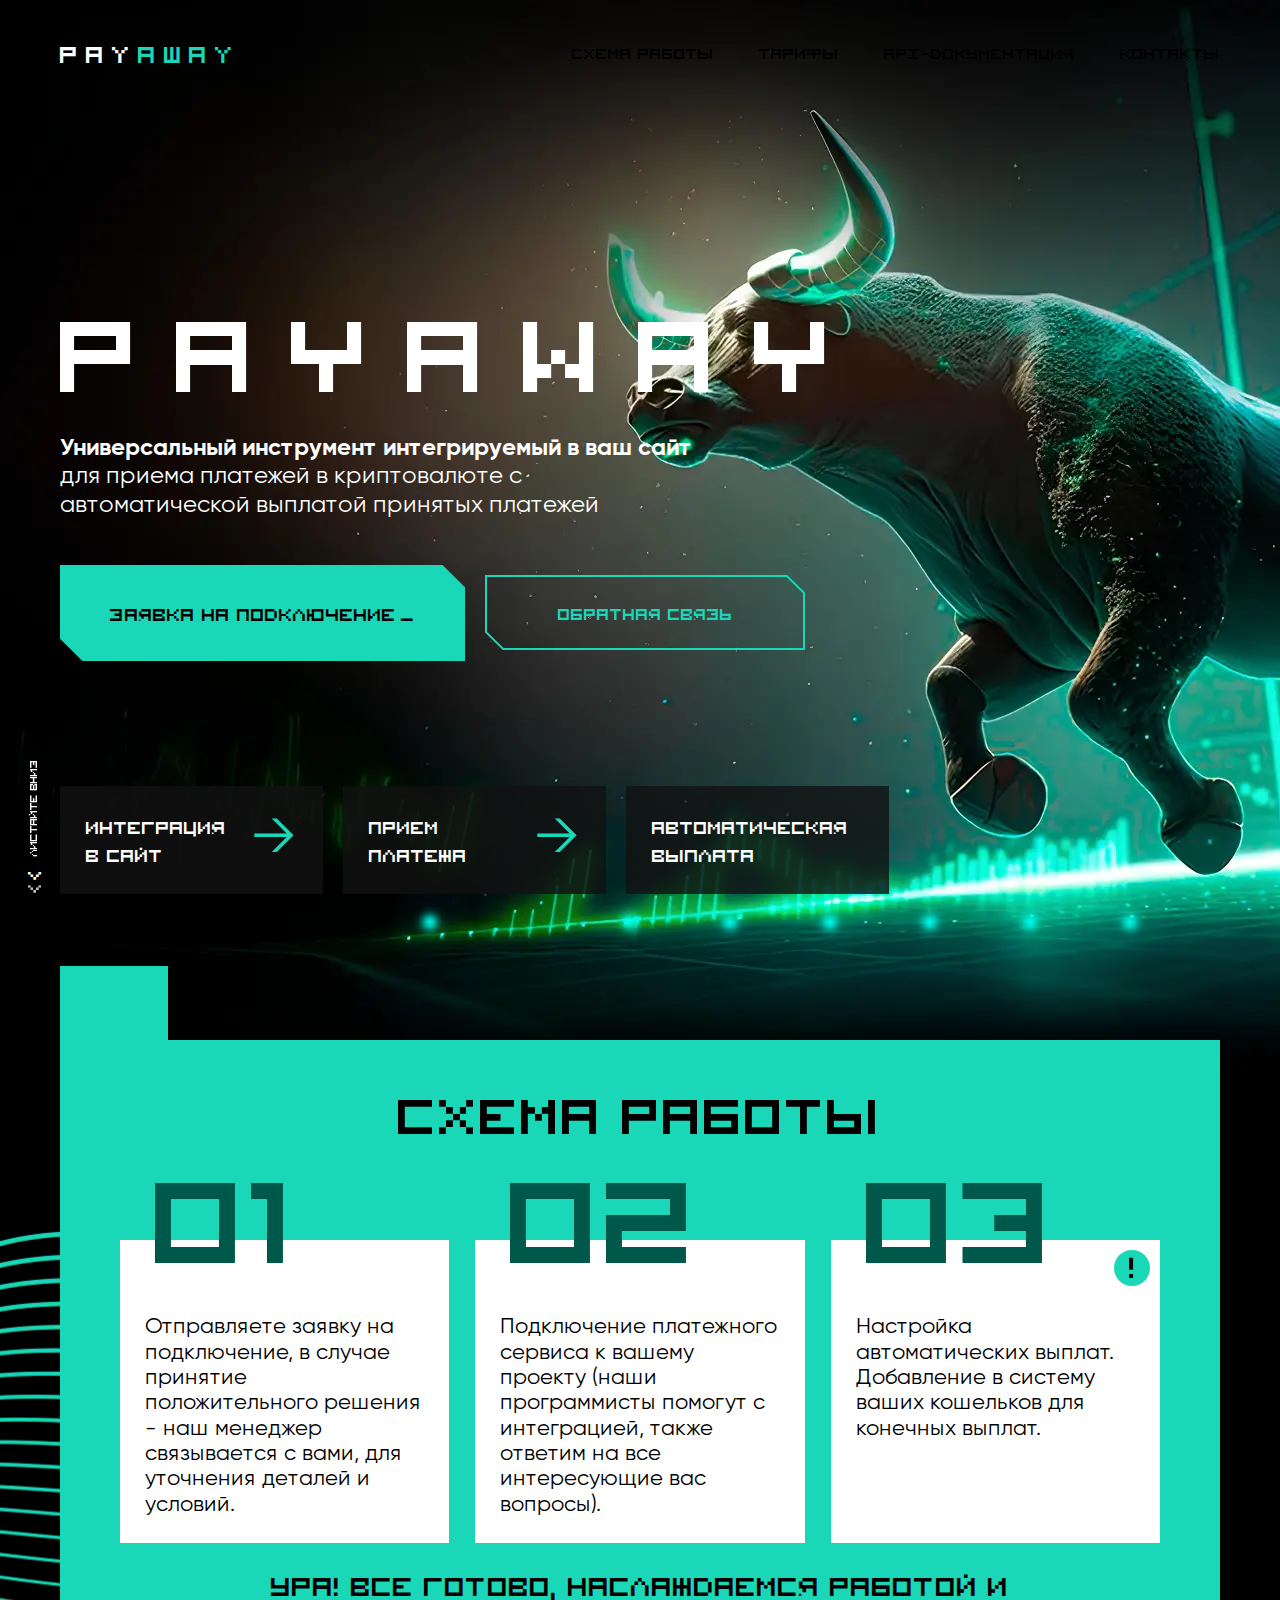
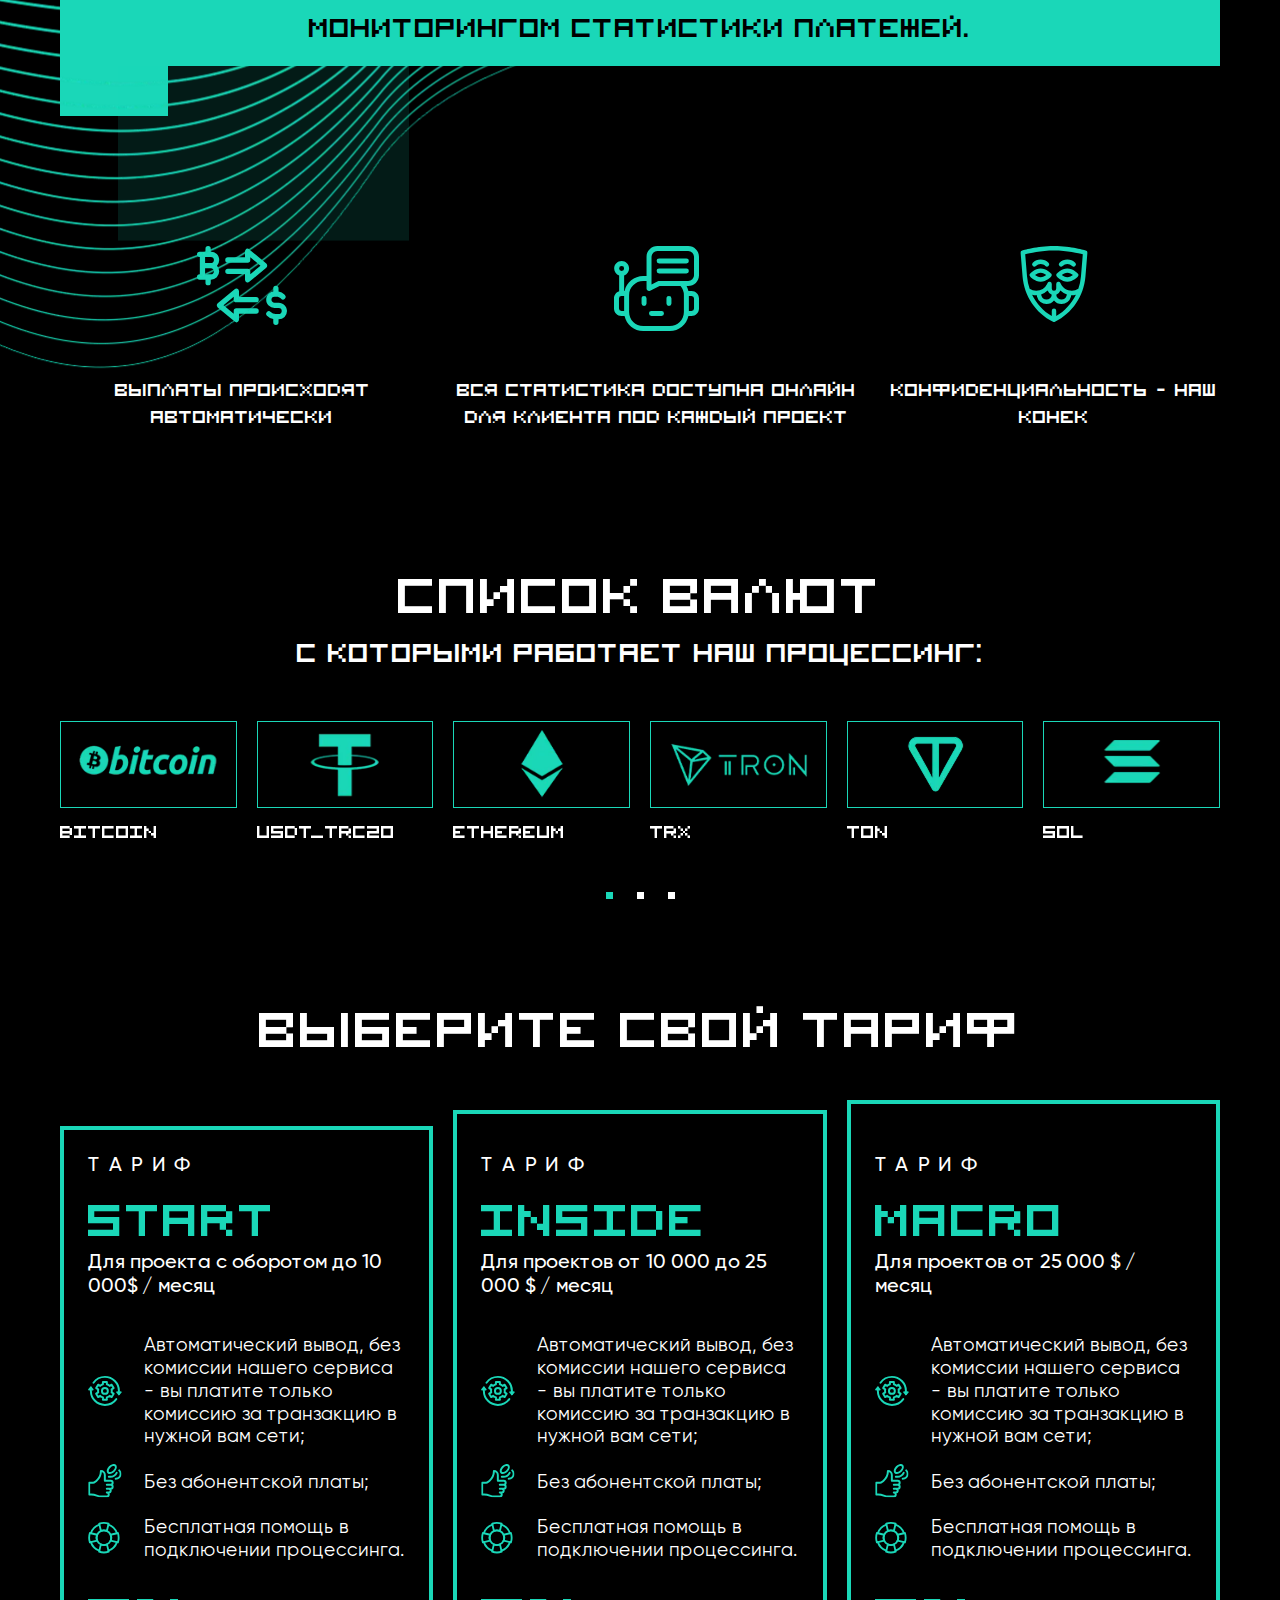
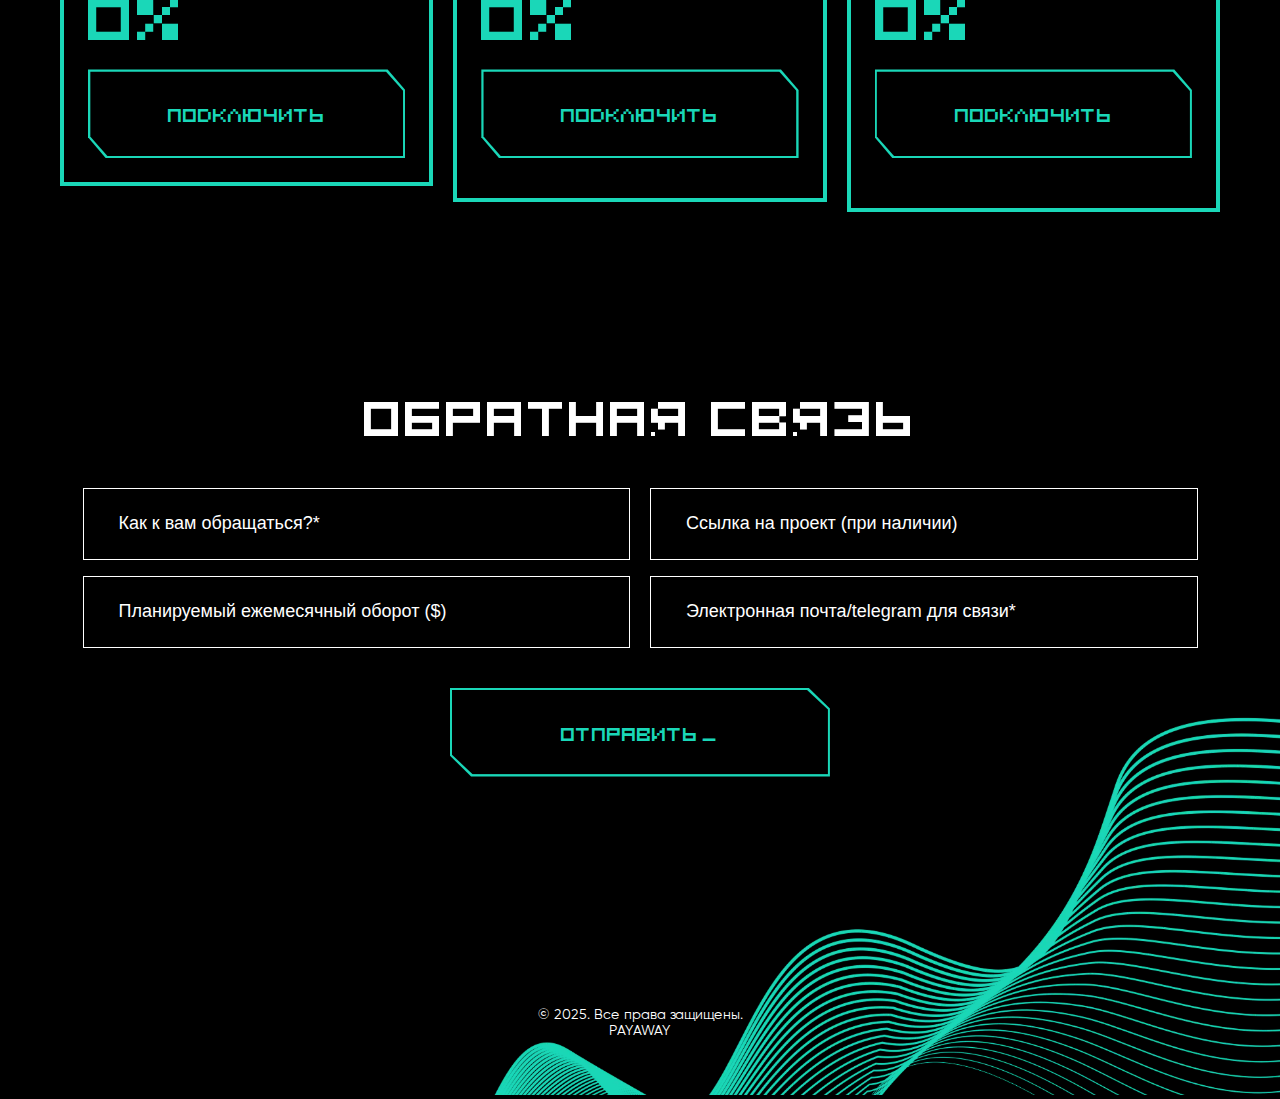
==== index.html @ 238791e4 "first commit" ====
<!DOCTYPE html>
<html lang="en">

<head>
	<meta charset="UTF-8">
	<meta name="viewport" content="width=device-width, initial-scale=1.0">
	<meta name="keywords" content="">
	<link rel="stylesheet" href="css/libs.min.css">
	<link rel="stylesheet" href="css/style.min.css">
	<title>Главная</title>
</head>


<body>
	<div class="wrapper wrapper-bg">
		<header class="header header2">
    <div class="container">
        <div class="header__inner">
            <a class="header__logo" href="">
                pay<span>away</span>
            </a>
            <div class="header__menu">
                <span class="header__menu-close">
                    <img src="img/close.svg" alt="">
                </span>
                <a class="header__logo" href="">
                    pay<span>away</span>
                </a>
                <ul class="header__menu-list">
                    <li class="header__menu-item"><a href="#scheme">Схема работы</a></li>
                    <li class="header__menu-item"><a href="#tariffs">Тарифы</a></li>
                    <li class="header__menu-item"><a href="">API-документация</a></li>
                    <li class="header__menu-item"><a href="">Контакты</a></li>
                </ul>
            </div>
            <div class="burger">
                <span></span>
                <span></span>
                <span></span>
            </div>
        </div>
    </div>
</header>
		<main class="content">
			<section class="main">
				<div class="container">
					<div class="main__inner">
						<h1 class="main__title">PAYAWAY</h1>
						<div class="main__text">
							<span>Универсальный инструмент интегрируемый в ваш сайт</span>
							для приема платежей в криптовалюте с автоматической
							выплатой принятых платежей
						</div>
						<div class="main__btns">
							<button class="main__btn btn" data-modal="contactModal">
								<span>Заявка на подключение _</span>
                            </button>
							<button class="main__btn2 btn">
								<span>обратная связь</span>
							</button>
						</div>
						<div class="main__items">
							<a href="" class="main__item">
								<div class="main__item-text">ИНТЕГРАЦИЯ В САЙТ</div>
								<div class="main__item-arrow">→</div>
							</a>
							<a href="" class="main__item">
								<div class="main__item-text">прием платежа</div>
								<div class="main__item-arrow">→</div>
							</a>
							<a href="" class="main__item">
								<div class="main__item-text">автоматическая выплата</div>
							</a>
						</div>
					</div>
				</div>
				<div class="scroll-down">
					<div class="scroll-down__text">ЛИСТАЙТЕ ВНИЗ</div>
					<div class="scroll-down__arrows">
                        <span class="scroll-down__arrow">></span>
                        <span class="scroll-down__arrow2">></span>
                        <span class="scroll-down__arrow3">></span>
                        <span class="scroll-down__arrow4">></span>
                        <span class="scroll-down__arrow5">></span>
                        <span class="scroll-down__arrow6">></span>
                        <span class="scroll-down__arrow7">></span>
                        <span class="scroll-down__arrow8">></span>
                        <span class="scroll-down__arrow9">></span>
                        <span class="scroll-down__arrow10">></span>
                        <span class="scroll-down__arrow11">></span>
                        <span class="scroll-down__arrow12">></span>
                    </div>
				</div>
			    <div class="sprites">
                    <span class="sprite">
						<img src="img/sprite.png" alt="">
					</span>
					<span class="sprite2">
						<img src="img/sprite.png" alt="">
					</span>
					<span class="sprite3">
						<img src="img/sprite.png" alt="">
					</span>
					<span class="sprite4">
						<img src="img/sprite.png" alt="">
					</span>
					<span class="sprite5">
						<img src="img/sprite.png" alt="">
					</span>
					<span class="sprite6">
						<img src="img/sprite.png" alt="">
					</span>
					<span class="sprite7">
						<img src="img/sprite.png" alt="">
					</span>
                </div>
            </section>
			<section id="scheme" class="scheme">
				<div class="container">
					<div class="scheme__inner">
						<div class="scheme__wrap">
							<h2 class="scheme__title h2">Схема работы</h2>
							<div class="scheme__items">
								<div class="scheme__item">
									<div class="scheme__item-number">01</div>
									<div class="scheme__item-text">
										Отправляете заявку на подключение,
										в случае принятие положительного решения - наш менеджер связывается
										с вами, для уточнения деталей и условий.
									</div>
								</div>
								<div class="scheme__item">
									<div class="scheme__item-number">02</div>
									<div class="scheme__item-text">
										Подключение платежного сервиса
										к вашему проекту (наши программисты помогут с интеграцией, также ответим
										на все интересующие вас вопросы).
									</div>
								</div>
								<div class="scheme__item">
									<div class="scheme__item-number">03</div>
									<div class="scheme__item-info">
									<span class="scheme__info-show">
										<img src="img/info-icon.svg" alt="">
									</span>
										<span class="scheme__info-hide">Lorem ipsum dolor sit amet, consectetur adipisicing elit. Alias, deleniti.</span>
									</div>
									<div class="scheme__item-text">Настройка автоматических выплат. Добавление в систему ваших кошельков для конечных выплат.</div>
								</div>
							</div>
							<div class="scheme__subtitle">
								Ура! Все готово, наслаждаемся работой
								и мониторингом статистики платежей.
							</div>
						</div>
						<div class="scheme__line"></div>
						<div class="scheme__line2"></div>
						<div class="scheme__line3"></div>
						<div class="scheme__line4"></div>
						<div class="scheme__line5"></div>
						<div class="scheme__line6"></div>
						<div class="scheme__line7"></div>
						<div class="scheme__line8"></div>
						<div class="scheme__line9"></div>
					</div>
				</div>
				<div class="scheme__img">
					<img src="img/scheme-img.webp" alt="">
					<img src="img/scheme-img2.webp" alt="">
				</div>
			</section>
			<section class="info">
				<div class="container">
					<div class="info__inner">
						<div class="info__items">
							<div class="info__item">
								<div class="info__item-icon">
									<img src="img/info-img.svg" alt="">
								</div>
								<div class="info__item-text">Выплаты происходят автоматически</div>
							</div>
							<div class="info__item">
								<div class="info__item-icon">
									<img src="img/info-img2.svg" alt="">
								</div>
								<div class="info__item-text">Вся статистика доступна онлайн для клиента под каждый проект</div>
							</div>
							<div class="info__item">
								<div class="info__item-icon">
									<img src="img/info-img3.svg" alt="">
								</div>
								<div class="info__item-text">Конфиденциальность - наш конеК</div>
							</div>
						</div>
					</div>
				</div>
			</section>
			<section class="currencies">
				<div class="container">
					<div class="currencies__inner">
						<h2 class="currencies__title h2">Список валют</h2>
						<div class="currencies__subtitle">с которыми работает наш процессинг:</div>
						<div class="currencies__slider">
							<div class="swiper mySwiper">
								<div class="swiper-wrapper">
									<div class="currency-card swiper-slide">
										<div class="currency-card__img">
											<img src="img/currency-card__img.webp" alt="">
										</div>
										<div class="currency-card__text">BITCOIN</div>
									</div>
									<div class="currency-card swiper-slide">
										<div class="currency-card__img">
											<img src="img/currency-card__img2.webp" alt="">
										</div>
										<div class="currency-card__text">USDT_TRC20</div>
									</div>
									<div class="currency-card swiper-slide">
										<div class="currency-card__img">
											<img src="img/currency-card__img3.webp" alt="">
										</div>
										<div class="currency-card__text">ETHEREUM</div>
									</div>
									<div class="currency-card swiper-slide">
										<div class="currency-card__img">
											<img src="img/currency-card__img4.webp" alt="">
										</div>
										<div class="currency-card__text">TRX</div>
									</div>
									<div class="currency-card swiper-slide">
										<div class="currency-card__img">
											<img src="img/currency-card__img5.webp" alt="">
										</div>
										<div class="currency-card__text">TON</div>
									</div>
									<div class="currency-card swiper-slide">
										<div class="currency-card__img">
											<img src="img/currency-card__img6.webp" alt="">
										</div>
										<div class="currency-card__text">SOL</div>
									</div>
									<div class="currency-card swiper-slide">
										<div class="currency-card__img">
											<img src="img/currency-card__img.webp" alt="">
										</div>
										<div class="currency-card__text">BITCOIN</div>
									</div>
									<div class="currency-card swiper-slide">
										<div class="currency-card__img">
											<img src="img/currency-card__img2.webp" alt="">
										</div>
										<div class="currency-card__text">USDT_TRC20</div>
									</div>
								</div>
							</div>
							<div class="swiper-pagination"></div>
						</div>
					</div>
				</div>
			</section>
			<section id="tariffs" class="tariffs">
				<div class="container">
					<div class="tariffs__inner">
						<h2 class="tariffs__title h2">Выберите свой тариф</h2>
						<div class="tariffs__cards">
							<div class="tariff-card">
								<div class="tariff-card__title">ТАРИФ</div>
								<div class="tariff-card__name">START</div>
								<div class="tariff-card__price">Для проекта с оборотом до 10 000$ / месяц</div>
								<ul class="tariff-card__list">
									<li>
										<i>
											<img src="img/tariff-card__icon.svg" alt="">
										</i>
										<span>Автоматический вывод, без комиссии нашего сервиса - вы платите только комиссию за транзакцию в нужной вам сети;</span>
									</li>
									<li>
										<i>
											<img src="img/tariff-card__icon2.svg" alt="">
										</i>
										<span>Без абонентской платы;</span>
									</li>
									<li>
										<i>
											<img src="img/tariff-card__icon3.svg" alt="">
										</i>
										<span>Бесплатная помощь в подключении процессинга.</span>
									</li>
								</ul>
								<div class="tariff-card__percent"><span class="counter-value" data-count="1.9">0</span>%</div>
								<button class="tariff-card__btn btn btn-blue__outline">
									<span>Подключить</span>
								</button>
							</div>
							<div class="tariff-card">
								<div class="tariff-card__title">ТАРИФ</div>
								<div class="tariff-card__name">INSIDE</div>
								<div class="tariff-card__price">Для проектов от 10 000 до 25 000 $ / месяц</div>
								<ul class="tariff-card__list">
									<li>
										<i>
											<img src="img/tariff-card__icon.svg" alt="">
										</i>
										<span>Автоматический вывод, без комиссии нашего сервиса - вы платите только комиссию за транзакцию в нужной вам сети;</span>
									</li>
									<li>
										<i>
											<img src="img/tariff-card__icon2.svg" alt="">
										</i>
										<span>Без абонентской платы;</span>
									</li>
									<li>
										<i>
											<img src="img/tariff-card__icon3.svg" alt="">
										</i>
										<span>Бесплатная помощь в подключении процессинга.</span>
									</li>
								</ul>
								<div class="tariff-card__percent"><span class="counter-value" data-count="1.5">0</span>%</div>
								<button class="tariff-card__btn btn btn-blue__outline">
									<span>Подключить</span>
								</button>
							</div>
							<div class="tariff-card">
								<div class="tariff-card__title">ТАРИФ</div>
								<div class="tariff-card__name">MACRO</div>
								<div class="tariff-card__price">Для проектов от 25 000 $ / месяц</div>
								<ul class="tariff-card__list">
									<li>
										<i>
											<img src="img/tariff-card__icon.svg" alt="">
										</i>
										<span>Автоматический вывод, без комиссии нашего сервиса - вы платите только комиссию за транзакцию в нужной вам сети;</span>
									</li>
									<li>
										<i>
											<img src="img/tariff-card__icon2.svg" alt="">
										</i>
										<span>Без абонентской платы;</span>
									</li>
									<li>
										<i>
											<img src="img/tariff-card__icon3.svg" alt="">
										</i>
										<span>Бесплатная помощь в подключении процессинга.</span>
									</li>
								</ul>
								<div class="tariff-card__percent"><span class="counter-value" data-count="0.9">0</span>%</div>
								<button class="tariff-card__btn btn btn-blue__outline">
									<span>Подключить</span>
								</button>
							</div>
						</div>
					</div>
				</div>
			</section>
			<section class="connection">
				<div class="container">
					<div class="connection__inner">
						<h2 class="connection__title h2">ОБРАТНАЯ СВЯЗЬ</h2>
						<form class="connection__form form">
							<div class="connection__form-grid">
								<div class="connection__form-group form-group">
									<input type="text" placeholder="Как к вам обращаться?*">
								</div>
								<div class="connection__form-group form-group">
									<input type="text" placeholder="Ссылка на проект (при наличии)">
								</div>
								<div class="connection__form-group form-group">
									<input type="text" placeholder="Планируемый ежемесячный оборот ($)">
								</div>
								<div class="connection__form-group form-group">
									<input type="email" placeholder="Электронная почта/telegram для связи*">
								</div>
							</div>
							<button class="connection__form-btn form-btn btn btn-blue__outline">
								<span>отправить _</span>
							</button>
						</form>
					</div>
				</div>
			</section>
		</main>
		<footer class="footer">
    <div class="container">
        <div class="footer__inner">
            <div class="footer__text">
                © 2025. Все права защищены. <br>
                PAYAWAY
            </div>
        </div>
    </div>
    <div class="footer__img">
        <img src="img/connection-img.webp" alt="">
    </div>
</footer>


		<div class="modal" id="contactModal">
			<a href="" class="modal__logo">
				pay<span>away</span>
			</a>
			<button type="button" class="_close-modal modal__close" data-bs-dismiss="modal" aria-label="Close">
				<svg width="58" height="58" viewBox="0 0 58 58" fill="none" xmlns="http://www.w3.org/2000/svg">
					<path d="M39.355 21.6671L31.9186 29L39.355 36.3329C39.562 36.5266 39.727 36.7608 39.8398 37.0209C39.9526 37.281 40.0108 37.5615 40.0108 37.845C40.0108 38.1285 39.9526 38.409 39.8398 38.6691C39.727 38.9292 39.562 39.1634 39.355 39.3571C39.1615 39.5491 38.9319 39.701 38.6796 39.8041C38.4272 39.9072 38.1569 39.9594 37.8843 39.9579C37.3409 39.9556 36.8202 39.7398 36.4343 39.3571L28.9979 31.9207L21.6651 39.3571C21.2792 39.7398 20.7585 39.9556 20.2151 39.9579C19.9424 39.9594 19.6722 39.9072 19.4198 39.8041C19.1674 39.701 18.9379 39.5491 18.7443 39.3571C18.3585 38.969 18.142 38.444 18.142 37.8968C18.142 37.3495 18.3585 36.8245 18.7443 36.4364L26.0772 29L18.7443 21.6671C18.405 21.2709 18.2277 20.7612 18.2478 20.2398C18.2679 19.7185 18.484 19.224 18.853 18.8551C19.2219 18.4861 19.7164 18.27 20.2377 18.2499C20.7591 18.2298 21.2688 18.4071 21.6651 18.7464L28.9979 26.0793L36.3308 18.7464C36.5225 18.5479 36.7516 18.389 37.0047 18.2789C37.2579 18.1689 37.5303 18.1097 37.8063 18.1049C38.0823 18.1001 38.3566 18.1497 38.6134 18.2509C38.8703 18.3521 39.1047 18.5029 39.3033 18.6946C39.5018 18.8864 39.6607 19.1154 39.7708 19.3686C39.8808 19.6218 39.94 19.8942 39.9448 20.1702C39.9496 20.4462 39.9 20.7205 39.7988 20.9773C39.6976 21.2342 39.5468 21.4686 39.355 21.6671ZM49.505 49.5071C45.4492 53.5626 40.2819 56.3242 34.6565 57.443C29.0312 58.5617 23.2004 57.9872 17.9015 55.7922C12.6026 53.5972 8.07361 49.8802 4.88718 45.1112C1.70075 40.3423 0 34.7355 0 29C0 23.2645 1.70075 17.6577 4.88718 12.8888C8.07361 8.11982 12.6026 4.40282 17.9015 2.20779C23.2004 0.0127616 29.0312 -0.561708 34.6565 0.557023C40.2819 1.67575 45.4492 4.43744 49.505 8.49287C52.1983 11.1858 54.3346 14.3829 55.7922 17.9015C57.2498 21.4201 58 25.1914 58 29C58 32.8086 57.2498 36.5799 55.7922 40.0985C54.3346 43.6171 52.1983 46.8142 49.505 49.5071ZM46.5843 11.4136C43.1046 7.94588 38.6753 5.58704 33.8559 4.63491C29.0364 3.68279 24.0429 4.18007 19.5059 6.06399C14.9689 7.9479 11.0918 11.1339 8.36427 15.2198C5.63675 19.3057 4.18108 24.1081 4.18108 29.0207C4.18108 33.9333 5.63675 38.7358 8.36427 42.8216C11.0918 46.9075 14.9689 50.0935 19.5059 51.9774C24.0429 53.8614 29.0364 54.3586 33.8559 53.4065C38.6753 52.4544 43.1046 50.0956 46.5843 46.6278C48.9017 44.3185 50.7404 41.5745 51.995 38.5531C53.2495 35.5316 53.8954 32.2923 53.8954 29.0207C53.8954 25.7492 53.2495 22.5098 51.995 19.4884C50.7404 16.4669 48.9017 13.7229 46.5843 11.4136Z" fill="white"/>
				</svg>
			</button>
			<div class="modal__dialog">
				<div class="modal__content">
					<h2 class="modal__title h3">Заявка на подключение</h2>
					<form class="connection__form form">
						<div class="connection__form-grid">
							<div class="connection__form-group form-group">
								<input type="text" placeholder="Как к вам обращаться?*">
							</div>
							<div class="connection__form-group form-group">
								<input type="text" placeholder="Ссылка на проект (при наличии)">
							</div>
							<div class="connection__form-group form-group">
								<input type="text" placeholder="Планируемый ежемесячный оборот ($)">
							</div>
							<div class="connection__form-group form-group">
								<input type="email" placeholder="Электронная почта/telegram для связи*">
							</div>
						</div>
						<button class="connection__form-btn form-btn btn btn-blue__outline">
							<span>отправить _</span>
						</button>
					</form>
				</div>
			</div>
			<div class="footer__img">
				<img src="img/connection-img.webp" alt="">
			</div>
		</div>
		<div class="modal" id="contactModal2">
			<a href="" class="modal__logo">
				pay<span>away</span>
			</a>
			<button type="button" class="_close-modal modal__close" data-bs-dismiss="modal" aria-label="Close">
				<svg width="58" height="58" viewBox="0 0 58 58" fill="none" xmlns="http://www.w3.org/2000/svg">
					<path d="M39.355 21.6671L31.9186 29L39.355 36.3329C39.562 36.5266 39.727 36.7608 39.8398 37.0209C39.9526 37.281 40.0108 37.5615 40.0108 37.845C40.0108 38.1285 39.9526 38.409 39.8398 38.6691C39.727 38.9292 39.562 39.1634 39.355 39.3571C39.1615 39.5491 38.9319 39.701 38.6796 39.8041C38.4272 39.9072 38.1569 39.9594 37.8843 39.9579C37.3409 39.9556 36.8202 39.7398 36.4343 39.3571L28.9979 31.9207L21.6651 39.3571C21.2792 39.7398 20.7585 39.9556 20.2151 39.9579C19.9424 39.9594 19.6722 39.9072 19.4198 39.8041C19.1674 39.701 18.9379 39.5491 18.7443 39.3571C18.3585 38.969 18.142 38.444 18.142 37.8968C18.142 37.3495 18.3585 36.8245 18.7443 36.4364L26.0772 29L18.7443 21.6671C18.405 21.2709 18.2277 20.7612 18.2478 20.2398C18.2679 19.7185 18.484 19.224 18.853 18.8551C19.2219 18.4861 19.7164 18.27 20.2377 18.2499C20.7591 18.2298 21.2688 18.4071 21.6651 18.7464L28.9979 26.0793L36.3308 18.7464C36.5225 18.5479 36.7516 18.389 37.0047 18.2789C37.2579 18.1689 37.5303 18.1097 37.8063 18.1049C38.0823 18.1001 38.3566 18.1497 38.6134 18.2509C38.8703 18.3521 39.1047 18.5029 39.3033 18.6946C39.5018 18.8864 39.6607 19.1154 39.7708 19.3686C39.8808 19.6218 39.94 19.8942 39.9448 20.1702C39.9496 20.4462 39.9 20.7205 39.7988 20.9773C39.6976 21.2342 39.5468 21.4686 39.355 21.6671ZM49.505 49.5071C45.4492 53.5626 40.2819 56.3242 34.6565 57.443C29.0312 58.5617 23.2004 57.9872 17.9015 55.7922C12.6026 53.5972 8.07361 49.8802 4.88718 45.1112C1.70075 40.3423 0 34.7355 0 29C0 23.2645 1.70075 17.6577 4.88718 12.8888C8.07361 8.11982 12.6026 4.40282 17.9015 2.20779C23.2004 0.0127616 29.0312 -0.561708 34.6565 0.557023C40.2819 1.67575 45.4492 4.43744 49.505 8.49287C52.1983 11.1858 54.3346 14.3829 55.7922 17.9015C57.2498 21.4201 58 25.1914 58 29C58 32.8086 57.2498 36.5799 55.7922 40.0985C54.3346 43.6171 52.1983 46.8142 49.505 49.5071ZM46.5843 11.4136C43.1046 7.94588 38.6753 5.58704 33.8559 4.63491C29.0364 3.68279 24.0429 4.18007 19.5059 6.06399C14.9689 7.9479 11.0918 11.1339 8.36427 15.2198C5.63675 19.3057 4.18108 24.1081 4.18108 29.0207C4.18108 33.9333 5.63675 38.7358 8.36427 42.8216C11.0918 46.9075 14.9689 50.0935 19.5059 51.9774C24.0429 53.8614 29.0364 54.3586 33.8559 53.4065C38.6753 52.4544 43.1046 50.0956 46.5843 46.6278C48.9017 44.3185 50.7404 41.5745 51.995 38.5531C53.2495 35.5316 53.8954 32.2923 53.8954 29.0207C53.8954 25.7492 53.2495 22.5098 51.995 19.4884C50.7404 16.4669 48.9017 13.7229 46.5843 11.4136Z" fill="white"/>
				</svg>
			</button>
			<div class="modal__dialog">
				<div class="modal__content">
					<div class="modal__icon">
						<img src="img/modal-icon.svg" alt="">
					</div>
					<h2 class="modal__title h3">СПАСИБО ВАША ЗАЯВКА <br> ОТПРАВЛЕНА</h2>
				</div>
			</div>
		</div>

	</div>
	<script src="js/libs.min.js"></script>
<script src="js/main.min.js"></script>

</body>

</html>
---- css/libs.min.css ----
@font-face{font-family:"swiper-icons";src:url("data:application/font-woff;charset=utf-8;base64, [base64]//wADZ2x5ZgAAAywAAADMAAAD2MHtryVoZWFkAAABbAAAADAAAAA2E2+eoWhoZWEAAAGcAAAAHwAAACQC9gDzaG10eAAAAigAAAAZAAAArgJkABFsb2NhAAAC0AAAAFoAAABaFQAUGG1heHAAAAG8AAAAHwAAACAAcABAbmFtZQAAA/gAAAE5AAACXvFdBwlwb3N0AAAFNAAAAGIAAACE5s74hXjaY2BkYGAAYpf5Hu/j+W2+MnAzMYDAzaX6QjD6/4//Bxj5GA8AuRwMYGkAPywL13jaY2BkYGA88P8Agx4j+/8fQDYfA1AEBWgDAIB2BOoAeNpjYGRgYNBh4GdgYgABEMnIABJzYNADCQAACWgAsQB42mNgYfzCOIGBlYGB0YcxjYGBwR1Kf2WQZGhhYGBiYGVmgAFGBiQQkOaawtDAoMBQxXjg/wEGPcYDDA4wNUA2CCgwsAAAO4EL6gAAeNpj2M0gyAACqxgGNWBkZ2D4/wMA+xkDdgAAAHjaY2BgYGaAYBkGRgYQiAHyGMF8FgYHIM3DwMHABGQrMOgyWDLEM1T9/w8UBfEMgLzE////P/5//f/V/xv+r4eaAAeMbAxwIUYmIMHEgKYAYjUcsDAwsLKxc3BycfPw8jEQA/[base64]/uznmfPFBNODM2K7MTQ45YEAZqGP81AmGGcF3iPqOop0r1SPTaTbVkfUe4HXj97wYE+yNwWYxwWu4v1ugWHgo3S1XdZEVqWM7ET0cfnLGxWfkgR42o2PvWrDMBSFj/IHLaF0zKjRgdiVMwScNRAoWUoH78Y2icB/yIY09An6AH2Bdu/UB+yxopYshQiEvnvu0dURgDt8QeC8PDw7Fpji3fEA4z/PEJ6YOB5hKh4dj3EvXhxPqH/SKUY3rJ7srZ4FZnh1PMAtPhwP6fl2PMJMPDgeQ4rY8YT6Gzao0eAEA409DuggmTnFnOcSCiEiLMgxCiTI6Cq5DZUd3Qmp10vO0LaLTd2cjN4fOumlc7lUYbSQcZFkutRG7g6JKZKy0RmdLY680CDnEJ+UMkpFFe1RN7nxdVpXrC4aTtnaurOnYercZg2YVmLN/d/gczfEimrE/fs/bOuq29Zmn8tloORaXgZgGa78yO9/cnXm2BpaGvq25Dv9S4E9+5SIc9PqupJKhYFSSl47+Qcr1mYNAAAAeNptw0cKwkAAAMDZJA8Q7OUJvkLsPfZ6zFVERPy8qHh2YER+3i/BP83vIBLLySsoKimrqKqpa2hp6+jq6RsYGhmbmJqZSy0sraxtbO3sHRydnEMU4uR6yx7JJXveP7WrDycAAAAAAAH//wACeNpjYGRgYOABYhkgZgJCZgZNBkYGLQZtIJsFLMYAAAw3ALgAeNolizEKgDAQBCchRbC2sFER0YD6qVQiBCv/H9ezGI6Z5XBAw8CBK/m5iQQVauVbXLnOrMZv2oLdKFa8Pjuru2hJzGabmOSLzNMzvutpB3N42mNgZGBg4GKQYzBhYMxJLMlj4GBgAYow/P/PAJJhLM6sSoWKfWCAAwDAjgbRAAB42mNgYGBkAIIbCZo5IPrmUn0hGA0AO8EFTQAA");font-weight:400;font-style:normal}:root{--swiper-theme-color: #007aff}.swiper{margin-left:auto;margin-right:auto;position:relative;overflow:hidden;list-style:none;padding:0;z-index:1}.swiper-vertical>.swiper-wrapper{flex-direction:column}.swiper-wrapper{position:relative;width:100%;height:100%;z-index:1;display:flex;transition-property:transform;box-sizing:content-box}.swiper-android .swiper-slide,.swiper-wrapper{transform:translate3d(0px, 0, 0)}.swiper-pointer-events{touch-action:pan-y}.swiper-pointer-events.swiper-vertical{touch-action:pan-x}.swiper-slide{flex-shrink:0;width:100%;height:100%;position:relative;transition-property:transform}.swiper-slide-invisible-blank{visibility:hidden}.swiper-autoheight,.swiper-autoheight .swiper-slide{height:auto}.swiper-autoheight .swiper-wrapper{align-items:flex-start;transition-property:transform,height}.swiper-backface-hidden .swiper-slide{transform:translateZ(0);-webkit-backface-visibility:hidden;backface-visibility:hidden}.swiper-3d,.swiper-3d.swiper-css-mode .swiper-wrapper{perspective:1200px}.swiper-3d .swiper-wrapper,.swiper-3d .swiper-slide,.swiper-3d .swiper-slide-shadow,.swiper-3d .swiper-slide-shadow-left,.swiper-3d .swiper-slide-shadow-right,.swiper-3d .swiper-slide-shadow-top,.swiper-3d .swiper-slide-shadow-bottom,.swiper-3d .swiper-cube-shadow{transform-style:preserve-3d}.swiper-3d .swiper-slide-shadow,.swiper-3d .swiper-slide-shadow-left,.swiper-3d .swiper-slide-shadow-right,.swiper-3d .swiper-slide-shadow-top,.swiper-3d .swiper-slide-shadow-bottom{position:absolute;left:0;top:0;width:100%;height:100%;pointer-events:none;z-index:10}.swiper-3d .swiper-slide-shadow{background:rgba(0,0,0,.15)}.swiper-3d .swiper-slide-shadow-left{background-image:linear-gradient(to left, rgba(0, 0, 0, 0.5), rgba(0, 0, 0, 0))}.swiper-3d .swiper-slide-shadow-right{background-image:linear-gradient(to right, rgba(0, 0, 0, 0.5), rgba(0, 0, 0, 0))}.swiper-3d .swiper-slide-shadow-top{background-image:linear-gradient(to top, rgba(0, 0, 0, 0.5), rgba(0, 0, 0, 0))}.swiper-3d .swiper-slide-shadow-bottom{background-image:linear-gradient(to bottom, rgba(0, 0, 0, 0.5), rgba(0, 0, 0, 0))}.swiper-css-mode>.swiper-wrapper{overflow:auto;scrollbar-width:none;-ms-overflow-style:none}.swiper-css-mode>.swiper-wrapper::-webkit-scrollbar{display:none}.swiper-css-mode>.swiper-wrapper>.swiper-slide{scroll-snap-align:start start}.swiper-horizontal.swiper-css-mode>.swiper-wrapper{scroll-snap-type:x mandatory}.swiper-vertical.swiper-css-mode>.swiper-wrapper{scroll-snap-type:y mandatory}.swiper-centered>.swiper-wrapper::before{content:"";flex-shrink:0;order:9999}.swiper-centered.swiper-horizontal>.swiper-wrapper>.swiper-slide:first-child{margin-inline-start:var(--swiper-centered-offset-before)}.swiper-centered.swiper-horizontal>.swiper-wrapper::before{height:100%;min-height:1px;width:var(--swiper-centered-offset-after)}.swiper-centered.swiper-vertical>.swiper-wrapper>.swiper-slide:first-child{margin-block-start:var(--swiper-centered-offset-before)}.swiper-centered.swiper-vertical>.swiper-wrapper::before{width:100%;min-width:1px;height:var(--swiper-centered-offset-after)}.swiper-centered>.swiper-wrapper>.swiper-slide{scroll-snap-align:center center}.swiper-virtual .swiper-slide{-webkit-backface-visibility:hidden;transform:translateZ(0)}.swiper-virtual.swiper-css-mode .swiper-wrapper::after{content:"";position:absolute;left:0;top:0;pointer-events:none}.swiper-virtual.swiper-css-mode.swiper-horizontal .swiper-wrapper::after{height:1px;width:var(--swiper-virtual-size)}.swiper-virtual.swiper-css-mode.swiper-vertical .swiper-wrapper::after{width:1px;height:var(--swiper-virtual-size)}:root{--swiper-navigation-size: 44px}.swiper-button-prev,.swiper-button-next{position:absolute;top:50%;width:calc(var(--swiper-navigation-size)/44*27);height:var(--swiper-navigation-size);margin-top:calc(0px - var(--swiper-navigation-size)/2);z-index:10;cursor:pointer;display:flex;align-items:center;justify-content:center;color:var(--swiper-navigation-color, var(--swiper-theme-color))}.swiper-button-prev.swiper-button-disabled,.swiper-button-next.swiper-button-disabled{opacity:.35;cursor:auto;pointer-events:none}.swiper-button-prev.swiper-button-hidden,.swiper-button-next.swiper-button-hidden{opacity:0;cursor:auto;pointer-events:none}.swiper-navigation-disabled .swiper-button-prev,.swiper-navigation-disabled .swiper-button-next{display:none !important}.swiper-button-prev:after,.swiper-button-next:after{font-family:swiper-icons;font-size:var(--swiper-navigation-size);text-transform:none !important;letter-spacing:0;font-variant:initial;line-height:1}.swiper-button-prev,.swiper-rtl .swiper-button-next{left:10px;right:auto}.swiper-button-prev:after,.swiper-rtl .swiper-button-next:after{content:"prev"}.swiper-button-next,.swiper-rtl .swiper-button-prev{right:10px;left:auto}.swiper-button-next:after,.swiper-rtl .swiper-button-prev:after{content:"next"}.swiper-button-lock{display:none}.swiper-pagination{position:absolute;text-align:center;transition:300ms opacity;transform:translate3d(0, 0, 0);z-index:10}.swiper-pagination.swiper-pagination-hidden{opacity:0}.swiper-pagination-disabled>.swiper-pagination,.swiper-pagination.swiper-pagination-disabled{display:none !important}.swiper-pagination-fraction,.swiper-pagination-custom,.swiper-horizontal>.swiper-pagination-bullets,.swiper-pagination-bullets.swiper-pagination-horizontal{bottom:10px;left:0;width:100%}.swiper-pagination-bullets-dynamic{overflow:hidden;font-size:0}.swiper-pagination-bullets-dynamic .swiper-pagination-bullet{transform:scale(0.33);position:relative}.swiper-pagination-bullets-dynamic .swiper-pagination-bullet-active{transform:scale(1)}.swiper-pagination-bullets-dynamic .swiper-pagination-bullet-active-main{transform:scale(1)}.swiper-pagination-bullets-dynamic .swiper-pagination-bullet-active-prev{transform:scale(0.66)}.swiper-pagination-bullets-dynamic .swiper-pagination-bullet-active-prev-prev{transform:scale(0.33)}.swiper-pagination-bullets-dynamic .swiper-pagination-bullet-active-next{transform:scale(0.66)}.swiper-pagination-bullets-dynamic .swiper-pagination-bullet-active-next-next{transform:scale(0.33)}.swiper-pagination-bullet{width:var(--swiper-pagination-bullet-width, var(--swiper-pagination-bullet-size, 8px));height:var(--swiper-pagination-bullet-height, var(--swiper-pagination-bullet-size, 8px));display:inline-block;border-radius:50%;background:var(--swiper-pagination-bullet-inactive-color, #000);opacity:var(--swiper-pagination-bullet-inactive-opacity, 0.2)}button.swiper-pagination-bullet{border:none;margin:0;padding:0;box-shadow:none;-webkit-appearance:none;appearance:none}.swiper-pagination-clickable .swiper-pagination-bullet{cursor:pointer}.swiper-pagination-bullet:only-child{display:none !important}.swiper-pagination-bullet-active{opacity:var(--swiper-pagination-bullet-opacity, 1);background:var(--swiper-pagination-color, var(--swiper-theme-color))}.swiper-vertical>.swiper-pagination-bullets,.swiper-pagination-vertical.swiper-pagination-bullets{right:10px;top:50%;transform:translate3d(0px, -50%, 0)}.swiper-vertical>.swiper-pagination-bullets .swiper-pagination-bullet,.swiper-pagination-vertical.swiper-pagination-bullets .swiper-pagination-bullet{margin:var(--swiper-pagination-bullet-vertical-gap, 6px) 0;display:block}.swiper-vertical>.swiper-pagination-bullets.swiper-pagination-bullets-dynamic,.swiper-pagination-vertical.swiper-pagination-bullets.swiper-pagination-bullets-dynamic{top:50%;transform:translateY(-50%);width:8px}.swiper-vertical>.swiper-pagination-bullets.swiper-pagination-bullets-dynamic .swiper-pagination-bullet,.swiper-pagination-vertical.swiper-pagination-bullets.swiper-pagination-bullets-dynamic .swiper-pagination-bullet{display:inline-block;transition:200ms transform,200ms top}.swiper-horizontal>.swiper-pagination-bullets .swiper-pagination-bullet,.swiper-pagination-horizontal.swiper-pagination-bullets .swiper-pagination-bullet{margin:0 var(--swiper-pagination-bullet-horizontal-gap, 4px)}.swiper-horizontal>.swiper-pagination-bullets.swiper-pagination-bullets-dynamic,.swiper-pagination-horizontal.swiper-pagination-bullets.swiper-pagination-bullets-dynamic{left:50%;transform:translateX(-50%);white-space:nowrap}.swiper-horizontal>.swiper-pagination-bullets.swiper-pagination-bullets-dynamic .swiper-pagination-bullet,.swiper-pagination-horizontal.swiper-pagination-bullets.swiper-pagination-bullets-dynamic .swiper-pagination-bullet{transition:200ms transform,200ms left}.swiper-horizontal.swiper-rtl>.swiper-pagination-bullets-dynamic .swiper-pagination-bullet{transition:200ms transform,200ms right}.swiper-pagination-progressbar{background:rgba(0,0,0,.25);position:absolute}.swiper-pagination-progressbar .swiper-pagination-progressbar-fill{background:var(--swiper-pagination-color, var(--swiper-theme-color));position:absolute;left:0;top:0;width:100%;height:100%;transform:scale(0);transform-origin:left top}.swiper-rtl .swiper-pagination-progressbar .swiper-pagination-progressbar-fill{transform-origin:right top}.swiper-horizontal>.swiper-pagination-progressbar,.swiper-pagination-progressbar.swiper-pagination-horizontal,.swiper-vertical>.swiper-pagination-progressbar.swiper-pagination-progressbar-opposite,.swiper-pagination-progressbar.swiper-pagination-vertical.swiper-pagination-progressbar-opposite{width:100%;height:4px;left:0;top:0}.swiper-vertical>.swiper-pagination-progressbar,.swiper-pagination-progressbar.swiper-pagination-vertical,.swiper-horizontal>.swiper-pagination-progressbar.swiper-pagination-progressbar-opposite,.swiper-pagination-progressbar.swiper-pagination-horizontal.swiper-pagination-progressbar-opposite{width:4px;height:100%;left:0;top:0}.swiper-pagination-lock{display:none}.swiper-scrollbar{border-radius:10px;position:relative;-ms-touch-action:none;background:rgba(0,0,0,.1)}.swiper-scrollbar-disabled>.swiper-scrollbar,.swiper-scrollbar.swiper-scrollbar-disabled{display:none !important}.swiper-horizontal>.swiper-scrollbar,.swiper-scrollbar.swiper-scrollbar-horizontal{position:absolute;left:1%;bottom:3px;z-index:50;height:5px;width:98%}.swiper-vertical>.swiper-scrollbar,.swiper-scrollbar.swiper-scrollbar-vertical{position:absolute;right:3px;top:1%;z-index:50;width:5px;height:98%}.swiper-scrollbar-drag{height:100%;width:100%;position:relative;background:rgba(0,0,0,.5);border-radius:10px;left:0;top:0}.swiper-scrollbar-cursor-drag{cursor:move}.swiper-scrollbar-lock{display:none}.swiper-zoom-container{width:100%;height:100%;display:flex;justify-content:center;align-items:center;text-align:center}.swiper-zoom-container>img,.swiper-zoom-container>svg,.swiper-zoom-container>canvas{max-width:100%;max-height:100%;object-fit:contain}.swiper-slide-zoomed{cursor:move}.swiper-lazy-preloader{width:42px;height:42px;position:absolute;left:50%;top:50%;margin-left:-21px;margin-top:-21px;z-index:10;transform-origin:50%;box-sizing:border-box;border:4px solid var(--swiper-preloader-color, var(--swiper-theme-color));border-radius:50%;border-top-color:rgba(0,0,0,0)}.swiper:not(.swiper-watch-progress) .swiper-lazy-preloader,.swiper-watch-progress .swiper-slide-visible .swiper-lazy-preloader{animation:swiper-preloader-spin 1s infinite linear}.swiper-lazy-preloader-white{--swiper-preloader-color: #fff}.swiper-lazy-preloader-black{--swiper-preloader-color: #000}@keyframes swiper-preloader-spin{0%{transform:rotate(0deg)}100%{transform:rotate(360deg)}}.swiper .swiper-notification{position:absolute;left:0;top:0;pointer-events:none;opacity:0;z-index:-1000}.swiper-free-mode>.swiper-wrapper{transition-timing-function:ease-out;margin:0 auto}.swiper-grid>.swiper-wrapper{flex-wrap:wrap}.swiper-grid-column>.swiper-wrapper{flex-wrap:wrap;flex-direction:column}.swiper-fade.swiper-free-mode .swiper-slide{transition-timing-function:ease-out}.swiper-fade .swiper-slide{pointer-events:none;transition-property:opacity}.swiper-fade .swiper-slide .swiper-slide{pointer-events:none}.swiper-fade .swiper-slide-active,.swiper-fade .swiper-slide-active .swiper-slide-active{pointer-events:auto}.swiper-cube{overflow:visible}.swiper-cube .swiper-slide{pointer-events:none;-webkit-backface-visibility:hidden;backface-visibility:hidden;z-index:1;visibility:hidden;transform-origin:0 0;width:100%;height:100%}.swiper-cube .swiper-slide .swiper-slide{pointer-events:none}.swiper-cube.swiper-rtl .swiper-slide{transform-origin:100% 0}.swiper-cube .swiper-slide-active,.swiper-cube .swiper-slide-active .swiper-slide-active{pointer-events:auto}.swiper-cube .swiper-slide-active,.swiper-cube .swiper-slide-next,.swiper-cube .swiper-slide-prev,.swiper-cube .swiper-slide-next+.swiper-slide{pointer-events:auto;visibility:visible}.swiper-cube .swiper-slide-shadow-top,.swiper-cube .swiper-slide-shadow-bottom,.swiper-cube .swiper-slide-shadow-left,.swiper-cube .swiper-slide-shadow-right{z-index:0;-webkit-backface-visibility:hidden;backface-visibility:hidden}.swiper-cube .swiper-cube-shadow{position:absolute;left:0;bottom:0px;width:100%;height:100%;opacity:.6;z-index:0}.swiper-cube .swiper-cube-shadow:before{content:"";background:#000;position:absolute;left:0;top:0;bottom:0;right:0;filter:blur(50px)}.swiper-flip{overflow:visible}.swiper-flip .swiper-slide{pointer-events:none;-webkit-backface-visibility:hidden;backface-visibility:hidden;z-index:1}.swiper-flip .swiper-slide .swiper-slide{pointer-events:none}.swiper-flip .swiper-slide-active,.swiper-flip .swiper-slide-active .swiper-slide-active{pointer-events:auto}.swiper-flip .swiper-slide-shadow-top,.swiper-flip .swiper-slide-shadow-bottom,.swiper-flip .swiper-slide-shadow-left,.swiper-flip .swiper-slide-shadow-right{z-index:0;-webkit-backface-visibility:hidden;backface-visibility:hidden}.swiper-creative .swiper-slide{-webkit-backface-visibility:hidden;backface-visibility:hidden;overflow:hidden;transition-property:transform,opacity,height}.swiper-cards{overflow:visible}.swiper-cards .swiper-slide{transform-origin:center bottom;-webkit-backface-visibility:hidden;backface-visibility:hidden;overflow:hidden}
/*# sourceMappingURL=../sourcemaps/libs.min.css.map */
---- css/style.min.css ----
@font-face{font-family:Gilroy;font-weight:300;src:url(../fonts/Gilroy-Light.woff) format("woff")}@font-face{font-family:Gilroy;font-weight:300;src:url(../fonts/Gilroy-Light.woff2) format("woff2")}@font-face{font-family:Gilroy;font-weight:400;src:url(../fonts/Gilroy-Regular.woff) format("woff")}@font-face{font-family:Gilroy;font-weight:400;src:url(../fonts/Gilroy-Regular.woff2) format("woff2")}@font-face{font-family:"Visitor Rus";font-weight:400;src:url("../fonts/Visitor Rus.woff") format("woff")}@font-face{font-family:"Visitor Rus";font-weight:400;src:url("../fonts/Visitor Rus.woff2") format("woff2")}@font-face{font-family:Gilroy;font-weight:500;src:url(../fonts/Gilroy-Medium.woff) format("woff")}@font-face{font-family:Gilroy;font-weight:500;src:url(../fonts/Gilroy-Medium.woff2) format("woff2")}@font-face{font-family:Gilroy;font-weight:600;src:url(../fonts/Gilroy-Semibold.woff) format("woff")}@font-face{font-family:Gilroy;font-weight:600;src:url(../fonts/Gilroy-Semibold.woff2) format("woff2")}@font-face{font-family:Gilroy;font-weight:700;src:url(../fonts/Gilroy-Bold.woff) format("woff")}@font-face{font-family:Gilroy;font-weight:700;src:url(../fonts/Gilroy-Bold.woff2) format("woff2")}@font-face{font-family:AKONY;font-weight:700;src:url(../fonts/AKONY.woff) format("woff")}@font-face{font-family:AKONY;font-weight:700;src:url(../fonts/AKONY.woff2) format("woff2")}*,::after,::before{-webkit-box-sizing:inherit;box-sizing:inherit}*{-webkit-box-sizing:border-box;box-sizing:border-box}a,body,div,form,h1,h2,h3,h4,h5,label,li,p,ul{margin:0;padding:0;border:0;text-decoration:none;line-height:1;-webkit-box-sizing:border-box;box-sizing:border-box}button,input,textarea{outline:0!important}button{border:none;cursor:pointer;-webkit-transition:.3s;-o-transition:.3s;transition:.3s}.btn{display:-webkit-box;display:-ms-flexbox;display:flex;-webkit-box-pack:center;-ms-flex-pack:center;justify-content:center;-webkit-box-align:center;-ms-flex-align:center;align-items:center}input:active,input[type=checkbox]:focus,input[type=file]:focus,input[type=radio]:focus,input[type=text]:focus{outline:0!important}html{height:100%;scroll-behavior:smooth;-webkit-box-sizing:border-box;box-sizing:border-box}body{height:100%;font-family:Gilroy,sans-serif;font-weight:400;overflow-x:hidden}.fixed-body{overflow:hidden}h1,h2,h3,h4,h5,h6,img,p{margin:0;padding:0;height:auto;-o-object-fit:cover;object-fit:cover}h1,h2,h3,h4,h5,h6{font-weight:400}a{color:inherit;text-decoration:none;-webkit-transition:.3s;-o-transition:.3s;transition:.3s}li,ul{margin:0;padding:0;list-style:none}.container{max-width:1740px;padding:0 60px;margin:0 auto}@media screen and (max-width:1200px){.container{padding:0 30px}}@media screen and (max-width:992px){.container{padding:0 20px}}@media screen and (max-width:576px){.container{padding:0 15px}}.header{position:absolute;z-index:5;top:0;left:0;width:100%;padding:34px 0;color:#fff}.header__inner{display:-webkit-box;display:-ms-flexbox;display:flex;-webkit-box-pack:justify;-ms-flex-pack:justify;justify-content:space-between;-webkit-box-align:center;-ms-flex-align:center;align-items:center;gap:45px}.header__logo{-ms-flex-negative:0;flex-shrink:0;font-family:"Visitor Rus";font-size:32px;line-height:115%;letter-spacing:7.04px}.header__logo span{color:#1ad7b8}.header__menu-list{display:-webkit-box;display:-ms-flexbox;display:flex;-webkit-box-align:center;-ms-flex-align:center;align-items:center;gap:45px}.header__menu-item a{position:relative;font-family:"Visitor Rus";font-size:20px;line-height:115%}.header__menu-item a:after{content:"//////";position:absolute;top:-65px;left:0;display:inline-block;font-family:AKONY;font-size:61px;line-height:100%;font-weight:700;color:#1ad7b8;opacity:0;pointer-events:none;-webkit-transition:.125s;-o-transition:.125s;transition:.125s}.header__menu .active a:after,.header__menu-item a:hover:after{opacity:1}.header__menu .header__logo,.header__menu-close{display:none}.header2 .header__menu-list{color:#000}.burger{position:relative;width:31px;height:24px;display:none;cursor:pointer}.burger span{position:absolute;left:0;width:100%;height:2px;background:#fff;border-radius:5px}.burger span:nth-child(1){top:0}.burger span:nth-child(2){top:50%;-webkit-transform:translate(0,-50%);-ms-transform:translate(0,-50%);transform:translate(0,-50%)}.burger span:nth-child(3){bottom:0}@media screen and (max-width:992px){.header{padding:26px 0}.header__menu{position:fixed;z-index:10;top:0;left:0;width:100%;height:100%;background:rgba(0,0,0,.95);padding:150px 15px 50px;opacity:0;pointer-events:none;-webkit-transition:.3s;-o-transition:.3s;transition:.3s;overflow-y:auto}.header__menu--active{opacity:1;pointer-events:auto}.header__menu-list{-webkit-box-orient:vertical;-webkit-box-direction:normal;-ms-flex-direction:column;flex-direction:column}.header__menu-item a:hover{color:#1ad7b8}.header__menu-item a:after{display:none}.header__menu-close{position:absolute;top:15px;right:15px;width:29px;display:block;cursor:pointer}.header__menu-close img{width:100%}.header__menu .header__logo{position:absolute;top:15px;left:50%;-webkit-transform:translate(-50%,0);-ms-transform:translate(-50%,0);transform:translate(-50%,0);display:block}.header2 .header__menu-list{color:#fff}.header2 .burger span{background:#000}.burger{display:block}.modal__dialog{margin:0 auto;max-width:calc(100% - 30px)}}@media screen and (max-width:576px){.header{padding:15px 0}.header__logo{font-size:20px;letter-spacing:4.4px}.header__menu-list{gap:30px}}.api-body{position:relative}.api-body:after{content:"";position:fixed;top:0;left:0;width:calc((100vw - 1740px)/ 2 + 330px);height:100%;background:#000;pointer-events:none}.wrapper{position:relative;overflow:hidden}.wrapper-bg{background:#000}.h2{font-family:"Visitor Rus";font-size:70px;line-height:115%}.h3{font-family:"Visitor Rus";font-size:48px;line-height:115%}.btn-blue__outline{position:relative;background:#1ad7b8;-webkit-clip-path:polygon(0 0,94.427% 0,99.979% 23.147%,99.979% 99.455%,5.552% 99.455%,0 76.308%,0 0);clip-path:polygon(0 0,94.427% 0,99.979% 23.147%,99.979% 99.455%,5.552% 99.455%,0 76.308%,0 0);color:#1ad7b8}.btn-blue__outline:hover{color:#000}.btn-blue__outline:hover:after{opacity:0}.btn-blue__outline:after{content:"";position:absolute;top:50%;left:50%;-webkit-transform:translate(-50%,-50%);-ms-transform:translate(-50%,-50%);transform:translate(-50%,-50%);width:calc(100% - 4px);height:calc(100% - 4px);background:#000;-webkit-clip-path:polygon(0 0,94.427% 0,99.979% 23.147%,99.979% 99.455%,5.552% 99.455%,0 76.308%,0 0);clip-path:polygon(0 0,94.427% 0,99.979% 23.147%,99.979% 99.455%,5.552% 99.455%,0 76.308%,0 0);pointer-events:none;-webkit-transition:.3s;-o-transition:.3s;transition:.3s}.btn-blue__outline span{position:relative;z-index:2;font-family:"Visitor Rus"}.modal{position:fixed;z-index:1000;left:0;top:0;width:100%;height:100vh;background:#000;-webkit-backdrop-filter:blur(20px);backdrop-filter:blur(20px);padding:150px 0;color:#fff;opacity:0;pointer-events:none;overflow-y:auto}.modal--active{opacity:1;pointer-events:unset}@media screen and (min-width:993px){.modal{text-align:center}.modal:before{display:inline-block;vertical-align:middle;content:" ";height:100%}.modal__dialog{display:inline-block;text-align:left;vertical-align:middle}}.modal__dialog{position:relative;max-width:calc(100% - 30px);width:100%;margin:0 auto}.modal__logo{position:absolute;top:66px;left:50%;-webkit-transform:translate(-50%,0);-ms-transform:translate(-50%,0);transform:translate(-50%,0);-ms-flex-negative:0;flex-shrink:0;font-family:"Visitor Rus";font-size:32px;line-height:115%;letter-spacing:7.04px}.modal__logo span{color:#1ad7b8}.modal__close{position:absolute;top:20px;right:20px;width:58px;background:rgba(0,0,0,0);padding:0}.modal__close svg{width:100%;height:auto}.modal__content{position:relative;z-index:3}.modal__title{text-align:center}.modal__icon{width:100px;margin:0 auto 12px}.modal__icon img{width:100%}@-webkit-keyframes sprite{0%{opacity:1;-webkit-transform:translateX(0) translateY(0);transform:translateX(0) translateY(0)}50%{opacity:1;-webkit-transform:translateX(5px) translateY(-156px);transform:translateX(5px) translateY(-156px)}100%{opacity:0;-webkit-transform:translateX(0) translateY(-209px);transform:translateX(0) translateY(-209px)}}@keyframes sprite{0%{opacity:1;-webkit-transform:translateX(0) translateY(0);transform:translateX(0) translateY(0)}50%{opacity:1;-webkit-transform:translateX(5px) translateY(-156px);transform:translateX(5px) translateY(-156px)}100%{opacity:0;-webkit-transform:translateX(0) translateY(-209px);transform:translateX(0) translateY(-209px)}}@-webkit-keyframes sprite2{0%{opacity:1;-webkit-transform:translateX(0) translateY(0);transform:translateX(0) translateY(0)}52%{opacity:1;-webkit-transform:translateX(5px) translateY(-156px);transform:translateX(5px) translateY(-156px)}100%{opacity:0;-webkit-transform:translateX(-33px) translateY(-219px);transform:translateX(-33px) translateY(-219px)}}@keyframes sprite2{0%{opacity:1;-webkit-transform:translateX(0) translateY(0);transform:translateX(0) translateY(0)}52%{opacity:1;-webkit-transform:translateX(5px) translateY(-156px);transform:translateX(5px) translateY(-156px)}100%{opacity:0;-webkit-transform:translateX(-33px) translateY(-219px);transform:translateX(-33px) translateY(-219px)}}@-webkit-keyframes sprite3{0%{opacity:1;-webkit-transform:translateX(0) translateY(0);transform:translateX(0) translateY(0)}50%{opacity:1;-webkit-transform:translateX(5px) translateY(-180px);transform:translateX(5px) translateY(-180px)}100%{opacity:0;-webkit-transform:translateX(-33px) translateY(-260px);transform:translateX(-33px) translateY(-260px)}}@keyframes sprite3{0%{opacity:1;-webkit-transform:translateX(0) translateY(0);transform:translateX(0) translateY(0)}50%{opacity:1;-webkit-transform:translateX(5px) translateY(-180px);transform:translateX(5px) translateY(-180px)}100%{opacity:0;-webkit-transform:translateX(-33px) translateY(-260px);transform:translateX(-33px) translateY(-260px)}}@-webkit-keyframes sprite4{0%{opacity:1;-webkit-transform:translateX(0) translateY(0);transform:translateX(0) translateY(0)}50%{opacity:1;-webkit-transform:translateX(5px) translateY(-200px);transform:translateX(5px) translateY(-200px)}100%{opacity:0;-webkit-transform:translateX(-33px) translateY(-419px);transform:translateX(-33px) translateY(-419px)}}@keyframes sprite4{0%{opacity:1;-webkit-transform:translateX(0) translateY(0);transform:translateX(0) translateY(0)}50%{opacity:1;-webkit-transform:translateX(5px) translateY(-200px);transform:translateX(5px) translateY(-200px)}100%{opacity:0;-webkit-transform:translateX(-33px) translateY(-419px);transform:translateX(-33px) translateY(-419px)}}@media screen and (max-width:1740px){.api-body:after{width:330px}}@media screen and (max-width:1200px){.api-body:after{width:300px}.h2{font-size:48px}.h3{font-size:32px}.modal__close{width:40px}}@media screen and (max-width:992px){.api-body:after{width:290px}.wrapper{border-radius:10px}.h2,.h3{font-size:24px}.modal__icon{width:60px}@-webkit-keyframes sprite{0%{opacity:1;-webkit-transform:translateX(0) translateY(0);transform:translateX(0) translateY(0)}50%{opacity:1;-webkit-transform:translateX(5px) translateY(-106px);transform:translateX(5px) translateY(-106px)}100%{opacity:0;-webkit-transform:translateX(0) translateY(-150px);transform:translateX(0) translateY(-150px)}}@keyframes sprite{0%{opacity:1;-webkit-transform:translateX(0) translateY(0);transform:translateX(0) translateY(0)}50%{opacity:1;-webkit-transform:translateX(5px) translateY(-106px);transform:translateX(5px) translateY(-106px)}100%{opacity:0;-webkit-transform:translateX(0) translateY(-150px);transform:translateX(0) translateY(-150px)}}@-webkit-keyframes sprite2{0%{opacity:1;-webkit-transform:translateX(0) translateY(0);transform:translateX(0) translateY(0)}52%{opacity:1;-webkit-transform:translateX(5px) translateY(-106px);transform:translateX(5px) translateY(-106px)}100%{opacity:0;-webkit-transform:translateX(-23px) translateY(-150px);transform:translateX(-23px) translateY(-150px)}}@keyframes sprite2{0%{opacity:1;-webkit-transform:translateX(0) translateY(0);transform:translateX(0) translateY(0)}52%{opacity:1;-webkit-transform:translateX(5px) translateY(-106px);transform:translateX(5px) translateY(-106px)}100%{opacity:0;-webkit-transform:translateX(-23px) translateY(-150px);transform:translateX(-23px) translateY(-150px)}}@-webkit-keyframes sprite3{0%{opacity:1;-webkit-transform:translateX(0) translateY(0);transform:translateX(0) translateY(0)}50%{opacity:1;-webkit-transform:translateX(5px) translateY(-120px);transform:translateX(5px) translateY(-120px)}100%{opacity:0;-webkit-transform:translateX(-23px) translateY(-200px);transform:translateX(-23px) translateY(-200px)}}@keyframes sprite3{0%{opacity:1;-webkit-transform:translateX(0) translateY(0);transform:translateX(0) translateY(0)}50%{opacity:1;-webkit-transform:translateX(5px) translateY(-120px);transform:translateX(5px) translateY(-120px)}100%{opacity:0;-webkit-transform:translateX(-23px) translateY(-200px);transform:translateX(-23px) translateY(-200px)}}@-webkit-keyframes sprite4{0%{opacity:1;-webkit-transform:translateX(0) translateY(0);transform:translateX(0) translateY(0)}50%{opacity:1;-webkit-transform:translateX(5px) translateY(-150px);transform:translateX(5px) translateY(-150px)}100%{opacity:0;-webkit-transform:translateX(-23px) translateY(-259px);transform:translateX(-23px) translateY(-259px)}}@keyframes sprite4{0%{opacity:1;-webkit-transform:translateX(0) translateY(0);transform:translateX(0) translateY(0)}50%{opacity:1;-webkit-transform:translateX(5px) translateY(-150px);transform:translateX(5px) translateY(-150px)}100%{opacity:0;-webkit-transform:translateX(-23px) translateY(-259px);transform:translateX(-23px) translateY(-259px)}}}@media screen and (max-width:768px){.header2 .header__logo{color:#000}.api-body:after{display:none}}@media screen and (max-width:576px){.modal{padding:100px 0}.modal__logo{top:28px;font-size:20px}}@media screen and (max-width:450px){@-webkit-keyframes sprite{0%{opacity:1;-webkit-transform:translateX(0) translateY(0);transform:translateX(0) translateY(0)}50%{opacity:1;-webkit-transform:translateX(5px) translateY(-80px);transform:translateX(5px) translateY(-80px)}100%{opacity:0;-webkit-transform:translateX(0) translateY(-120px);transform:translateX(0) translateY(-120px)}}@keyframes sprite{0%{opacity:1;-webkit-transform:translateX(0) translateY(0);transform:translateX(0) translateY(0)}50%{opacity:1;-webkit-transform:translateX(5px) translateY(-80px);transform:translateX(5px) translateY(-80px)}100%{opacity:0;-webkit-transform:translateX(0) translateY(-120px);transform:translateX(0) translateY(-120px)}}@-webkit-keyframes sprite2{0%{opacity:1;-webkit-transform:translateX(0) translateY(0);transform:translateX(0) translateY(0)}52%{opacity:1;-webkit-transform:translateX(5px) translateY(-80px);transform:translateX(5px) translateY(-80px)}100%{opacity:0;-webkit-transform:translateX(-16px) translateY(-120px);transform:translateX(-16px) translateY(-120px)}}@keyframes sprite2{0%{opacity:1;-webkit-transform:translateX(0) translateY(0);transform:translateX(0) translateY(0)}52%{opacity:1;-webkit-transform:translateX(5px) translateY(-80px);transform:translateX(5px) translateY(-80px)}100%{opacity:0;-webkit-transform:translateX(-16px) translateY(-120px);transform:translateX(-16px) translateY(-120px)}}@-webkit-keyframes sprite3{0%{opacity:1;-webkit-transform:translateX(0) translateY(0);transform:translateX(0) translateY(0)}50%{opacity:1;-webkit-transform:translateX(5px) translateY(-80px);transform:translateX(5px) translateY(-80px)}100%{opacity:0;-webkit-transform:translateX(-16px) translateY(-150px);transform:translateX(-16px) translateY(-150px)}}@keyframes sprite3{0%{opacity:1;-webkit-transform:translateX(0) translateY(0);transform:translateX(0) translateY(0)}50%{opacity:1;-webkit-transform:translateX(5px) translateY(-80px);transform:translateX(5px) translateY(-80px)}100%{opacity:0;-webkit-transform:translateX(-16px) translateY(-150px);transform:translateX(-16px) translateY(-150px)}}@-webkit-keyframes sprite4{0%{opacity:1;-webkit-transform:translateX(0) translateY(0);transform:translateX(0) translateY(0)}50%{opacity:1;-webkit-transform:translateX(5px) translateY(-120px);transform:translateX(5px) translateY(-120px)}100%{opacity:0;-webkit-transform:translateX(-16px) translateY(-200px);transform:translateX(-16px) translateY(-200px)}}@keyframes sprite4{0%{opacity:1;-webkit-transform:translateX(0) translateY(0);transform:translateX(0) translateY(0)}50%{opacity:1;-webkit-transform:translateX(5px) translateY(-120px);transform:translateX(5px) translateY(-120px)}100%{opacity:0;-webkit-transform:translateX(-16px) translateY(-200px);transform:translateX(-16px) translateY(-200px)}}}.main{position:relative;background-image:url(../img/main-bg.webp);background-repeat:no-repeat;background-position:center;background-size:cover;padding:260px 0 186px;color:#fff}.main__inner{position:relative;z-index:3}.main__title{font-family:"Visitor Rus";font-size:144px;line-height:115%;letter-spacing:31.68px}.main__text{max-width:645px;font-size:24px;line-height:120%;margin-top:8px}.main__text span{font-weight:700}.main__btns{display:-webkit-box;display:-ms-flexbox;display:flex;-webkit-box-align:center;-ms-flex-align:center;align-items:center;gap:20px;margin-top:45px}.main__btn{width:405px;height:96px;background-image:url(../img/btn-blue__bg.svg);background-repeat:no-repeat;background-position:center;background-size:cover;background-color:rgba(0,0,0,0);padding:10px 20px}.main__btn:hover{background-image:url(../img/btn-transparent__bg.svg);color:#1ad7b8}.main__btn span{font-family:"Visitor Rus";font-size:24px;line-height:115%}.main__btn2{width:320px;height:75px;background-image:url(../img/btn-transparent__bg2.svg);background-repeat:no-repeat;background-position:center;background-size:cover;background-color:rgba(0,0,0,0);padding:5px 15px;color:#1ad7b8}.main__btn2:hover{background-image:url(../img/btn-blue__bg2.svg);color:#000}.main__btn2 span{font-family:"Visitor Rus";font-size:22px;line-height:115%}.main__items{display:inline-grid;grid-template-columns:repeat(3,calc(33.3333333333% - 13.3333333333px));gap:20px;margin-top:125px}.main__item{max-width:263px;display:-webkit-box;display:-ms-flexbox;display:flex;-webkit-box-pack:justify;-ms-flex-pack:justify;justify-content:space-between;-webkit-box-align:center;-ms-flex-align:center;align-items:center;gap:16px;background:rgba(18,18,18,.8);padding:26px}.main__item-text{font-family:"Visitor Rus";font-size:24px;line-height:115%}.main__item-arrow{-ms-flex-negative:0;flex-shrink:0;font-size:56px;line-height:100%;color:#1ad7b8}.main .scroll-down{position:absolute;top:760px;left:47px;display:-webkit-box;display:-ms-flexbox;display:flex;-webkit-box-orient:vertical;-webkit-box-direction:normal;-ms-flex-direction:column;flex-direction:column;-webkit-box-align:stretch;-ms-flex-align:stretch;align-items:stretch;gap:16px}.main .scroll-down__text{-webkit-transform:rotate(-180deg);-ms-transform:rotate(-180deg);transform:rotate(-180deg);-webkit-writing-mode:vertical-rl;-ms-writing-mode:tb-rl;writing-mode:vertical-rl;font-family:"Visitor Rus";font-size:14px;line-height:115%}.main .scroll-down__arrows{display:-webkit-box;display:-ms-flexbox;display:flex;-webkit-writing-mode:vertical-rl;-ms-writing-mode:tb-rl;writing-mode:vertical-rl;font-family:"Visitor Rus";font-size:26px;line-height:100%;letter-spacing:5.72px}.main .sprites{position:absolute;right:0;bottom:0;pointer-events:none}.main .sprite{position:absolute;z-index:2;right:800px;bottom:100px;width:100px;-webkit-animation:2.4s linear infinite sprite;animation:2.4s linear infinite sprite;pointer-events:none}.main .sprite img{width:100%}.main .sprite2{position:absolute;z-index:2;right:600px;bottom:100px;width:100px;-webkit-animation:2.1s linear infinite sprite2;animation:2.1s linear infinite sprite2;pointer-events:none}.main .sprite2 img{width:100%}.main .sprite3{position:absolute;z-index:2;right:500px;bottom:100px;width:100px;-webkit-animation:7.8s linear infinite sprite3;animation:7.8s linear infinite sprite3;pointer-events:none}.main .sprite3 img{width:100%}.main .sprite4{position:absolute;z-index:2;right:400px;bottom:100px;width:100px;-webkit-animation:5s linear infinite sprite4;animation:5s linear infinite sprite4;pointer-events:none}.main .sprite4 img{width:100%}.main .sprite5{position:absolute;z-index:2;right:300px;bottom:100px;width:100px;-webkit-animation:3s linear infinite sprite;animation:3s linear infinite sprite;pointer-events:none}.main .sprite5 img{width:100%}.main .sprite6{position:absolute;z-index:2;right:200px;bottom:100px;width:100px;-webkit-animation:4s linear infinite sprite2;animation:4s linear infinite sprite2;pointer-events:none}.main .sprite6 img{width:100%}.main .sprite7{position:absolute;z-index:2;right:100px;bottom:100px;width:100px;-webkit-animation:6s linear infinite sprite2;animation:6s linear infinite sprite2;pointer-events:none}.main .sprite7 img{width:100%}.scheme{position:relative;z-index:2;padding-bottom:90px;color:#000;margin-top:-40px}.scheme__inner{position:relative}.scheme__wrap{position:relative;z-index:2;background:#1ad7b8;padding:30px 60px 20px}.scheme__title{position:relative;text-align:center}.scheme__items{display:grid;grid-template-columns:repeat(3,calc(33.3333333333% - 17.3333333333px));gap:26px;margin-top:90px}.scheme__item{position:relative;background:#fff;padding:75px 25px 25px}.scheme__item-number{position:absolute;top:-115px;left:35px;font-family:"Visitor Rus";font-size:163px;line-height:100%;color:#00584a}.scheme__item-text{font-size:22px;line-height:115%}.scheme__item-info{position:absolute;top:10px;right:10px}.scheme__item-info:hover .scheme__info-hide{opacity:1;pointer-events:auto}.scheme__info-show{width:36px;height:36px;display:-webkit-box;display:-ms-flexbox;display:flex;-webkit-box-pack:center;-ms-flex-pack:center;justify-content:center;-webkit-box-align:center;-ms-flex-align:center;align-items:center;background:#1ad7b8;border-radius:50%;cursor:pointer}.scheme__info-hide{position:absolute;right:0;bottom:100%;width:200px;background:#000;padding:10px 20px;font-size:14px;line-height:115%;color:#fff;opacity:0;pointer-events:none}.scheme__subtitle{max-width:915px;text-align:center;font-family:"Visitor Rus";font-size:36px;line-height:115%;margin:20px auto 0}.scheme__line{position:absolute;top:-74px;left:0;width:108px;height:calc(100% + 124px);background:#1ad7b8;pointer-events:none}.scheme__line2{position:absolute;top:-25px;left:5%;width:291px;height:calc(100% + 25px);background:#1ad7b8;pointer-events:none}.scheme__line3{position:absolute;top:-57px;left:22%;width:72px;height:calc(100% + 114px);background:#1ad7b8;pointer-events:none}.scheme__line4{position:absolute;top:-25px;left:35%;width:31px;height:calc(100% + 25px);background:#1ad7b8;pointer-events:none}.scheme__line5{position:absolute;top:-60px;left:38%;width:44px;height:calc(100% + 88px);background:#1ad7b8;pointer-events:none}.scheme__line6{position:absolute;top:-107px;right:35%;width:80px;height:calc(100% + 107px);background:#1ad7b8;pointer-events:none}.scheme__line7{position:absolute;top:-74px;right:33%;width:36px;height:calc(100% + 74px);background:#1ad7b8;pointer-events:none}.scheme__line8{position:absolute;top:-32px;right:11%;width:381px;height:calc(100% + 32px);background:#1ad7b8;pointer-events:none}.scheme__line9{position:absolute;top:-135px;right:0;width:201px;height:calc(100% + 165px);background:#1ad7b8;pointer-events:none}.scheme__img{position:absolute;top:20px;left:0;width:870px;pointer-events:none}.scheme__img img{width:100%}.scheme__img img:nth-child(2){display:none}.info{padding:90px 0 60px;color:#fff}.info__items{max-width:1250px;display:-webkit-box;display:-ms-flexbox;display:flex;-webkit-box-pack:justify;-ms-flex-pack:justify;justify-content:space-between;gap:32px;margin:0 auto}.info__item{max-width:400px;display:-webkit-box;display:-ms-flexbox;display:flex;-webkit-box-orient:vertical;-webkit-box-direction:normal;-ms-flex-direction:column;flex-direction:column;-webkit-box-align:center;-ms-flex-align:center;align-items:center;text-align:center}.info__item-icon{max-width:90px;height:90px;margin:0 auto}.info__item-icon img{max-width:100%;max-height:100%}.info__item-text{font-family:"Visitor Rus";font-size:24px;line-height:115%;margin-top:38px}.currencies{padding:60px 0 40px;color:#fff}.currencies__title{text-align:center}.currencies__subtitle{text-align:center;font-family:"Visitor Rus";font-size:36px;line-height:115%}.currencies__slider{position:relative;padding-bottom:60px;margin-top:50px}.currencies .swiper-pagination{bottom:0}.currencies .swiper-pagination-bullet{width:7px;height:7px;background:#fff;border-radius:0;margin:0 12px!important;opacity:1!important}.currencies .swiper-pagination-bullet-active{background:#1ad7b8}.currency-card__img{position:relative;display:-webkit-box;display:-ms-flexbox;display:flex;-webkit-box-pack:center;-ms-flex-pack:center;justify-content:center;-webkit-box-align:center;-ms-flex-align:center;align-items:center;border:1px solid #1ad7b8;padding-bottom:48%}.currency-card__img img{position:absolute;top:50%;left:50%;-webkit-transform:translate(-50%,-50%);-ms-transform:translate(-50%,-50%);transform:translate(-50%,-50%);max-width:80%;max-height:80%}.currency-card__text{font-family:"Visitor Rus";font-size:32px;line-height:115%;margin-top:8px}.tariffs{padding:40px 0 80px;color:#fff}.tariffs__title{text-align:center}.tariffs__cards{display:grid;grid-template-columns:repeat(3,calc(33.3333333333% - 13.3333333333px));-webkit-box-align:center;-ms-flex-align:center;align-items:center;gap:20px;margin-top:36px}.tariff-card{border:4.5px solid #1ad7b8;-webkit-transition:.3s;-o-transition:.3s;transition:.3s}.tariff-card:hover{background:#fff;border-color:#fff;color:#000}.tariff-card:hover .tariff-card__title{opacity:.5}.tariff-card:hover .tariff-card__btn:after{opacity:0}.tariff-card:hover .tariff-card__btn span{color:#000}.tariff-card:nth-child(1){padding:24px}.tariff-card:nth-child(2){padding:40px 24px}.tariff-card:nth-child(3){padding:50px 24px}.tariff-card__title{font-size:20px;line-height:120%;font-weight:500;text-transform:uppercase;letter-spacing:9.6px}.tariff-card__name{font-family:"Visitor Rus";font-size:64px;line-height:115%;color:#1ad7b8}.tariff-card__price{font-size:20px;line-height:120%;font-weight:500}.tariff-card__list{display:grid;grid-template-columns:100%;gap:15px;margin-top:36px}.tariff-card__list li{display:-webkit-box;display:-ms-flexbox;display:flex;-webkit-box-align:center;-ms-flex-align:center;align-items:center;gap:22px}.tariff-card__list li i{width:34px;-ms-flex-negative:0;flex-shrink:0}.tariff-card__list li i img{max-width:100%}.tariff-card__list li span{font-size:19px;line-height:120%}.tariff-card__percent{font-family:"Visitor Rus";font-size:84px;line-height:115%;color:#1ad7b8}.tariff-card__btn{max-width:380px;width:100%;height:89px;padding:5px;margin-top:10px}.tariff-card__btn span{font-size:26px}.connection{padding:80px 0 170px;color:#fff}.connection__title{text-align:center}.connection__form{max-width:1115px;margin:35px auto 0}.connection__form-grid{display:grid;grid-template-columns:repeat(2,calc(50% - 10px));gap:16px 20px}.connection__form-group input{width:100%;height:72px;background:rgba(0,0,0,0);border:1px solid #fff;padding:0 35px;font-size:18px;line-height:120%;color:#fff}.connection__form-group input::-webkit-input-placeholder{color:#fff}.connection__form-group input::-moz-placeholder{color:#fff}.connection__form-group input:-ms-input-placeholder{color:#fff}.connection__form-group input::-ms-input-placeholder{color:#fff}.connection__form-group input::placeholder{color:#fff}.connection__form-group input:focus{background:#fff;color:#000}.connection__form-btn{max-width:380px;width:100%;height:89px;padding:5px;margin:40px auto 0}.connection__form-btn span{font-size:26px}@media screen and (max-width:1800px){.main .scroll-down{left:24px}}@media screen and (max-width:1400px){.currency-card__text{font-size:24px}}@media screen and (max-width:1200px){.main{padding:200px 0 160px}.main__title{font-size:102px;letter-spacing:22.44px}.main__text{max-width:460px;font-size:17px}.main__btns{gap:15px;margin-top:30px}.main__btn{width:290px;height:68px}.main__btn span{font-size:17px}.main__btn2{width:230px;height:54px}.main__btn2 span{font-size:16px}.main__items{grid-template-columns:repeat(3,calc(33.3333333333% - 10px));gap:15px;margin-top:50px}.main__item{max-width:178px;padding:18px}.main__item-text{font-size:16px}.main__item-arrow{font-size:38px}.main .scroll-down{display:none}.main .sprites{width:100%;height:0}.main .sprite{right:58%;bottom:20px;width:60px}.main .sprite2{right:50%;bottom:50px;width:60px}.main .sprite3{right:42%;bottom:40px;width:60px}.main .sprite4{right:35%;bottom:50px;width:60px}.main .sprite5{right:20%;bottom:30px;width:60px}.main .sprite6{right:14%;bottom:20px;width:60px}.main .sprite7{right:5%;bottom:50px;width:60px}.scheme__wrap{padding:20px}.scheme__items{margin-top:40px}.scheme__item{padding:35px 15px 15px}.scheme__item-number{top:-40px;font-size:64px}.scheme__item-text{font-size:16px}.scheme__item-info{top:10px;right:10px}.scheme__info-show{width:24px;height:24px}.scheme__info-show img{width:3px}.scheme__info-hide{padding:8px 16px;font-size:12px}.scheme__subtitle{max-width:400px;font-size:20px}.scheme__line{top:-24px;width:36px;height:calc(100% + 38px)}.scheme__line2{top:-8px;width:97px;height:calc(100% + 8px)}.scheme__line3{top:-18px;width:24px;height:calc(100% + 18px)}.scheme__line4{top:-8px;width:10px;height:calc(100% + 8px)}.scheme__line5{top:-18px;width:15px;height:calc(100% + 24px)}.scheme__line6{top:-35px;width:27px;height:calc(100% + 35px)}.scheme__line7{top:-24px;width:12px;height:calc(100% + 24px)}.scheme__line8{top:-10px;width:127px;height:calc(100% + 10px)}.scheme__line9{top:-43px;width:67px;height:calc(100% + 43px)}.scheme__img{top:unset;bottom:0;width:400px}.scheme__img img:nth-child(1){display:none}.scheme__img img:nth-child(2){display:block}.info__items{grid-template-columns:repeat(3,calc(33.3333333333% - 14.6666666667px));gap:22px}.info__item{max-width:280px}.info__item-icon{max-width:53px;height:53px}.info__item-text{font-size:16px;margin-top:24px}.currencies__subtitle{font-size:24px}.currencies__slider{padding-bottom:30px;margin-top:25px}.currencies .swiper-pagination-bullet{width:5px;height:5px;margin:0 4px!important}.currency-card__text{font-size:18px}.tariffs__cards{margin-top:25px}.tariff-card__title{font-size:16px}.tariff-card__name{font-size:48px}.tariff-card__price{font-size:16px}.tariff-card__list{margin-top:24px}.tariff-card__list li i{width:24px}.tariff-card__list li span{font-size:16px}.tariff-card__percent{font-size:48px}.tariff-card__btn{height:60px}.tariff-card__btn span{font-size:16px}.connection__form{margin-top:25px}.connection__form-group input{padding:0 20px;font-size:16px}}@media screen and (max-width:992px){.main{border-radius:10px 10px 0 0;padding:100px 0}.scheme{padding-bottom:50px}.scheme__wrap{padding:15px}.scheme__items{grid-template-columns:repeat(3,calc(33.3333333333% - 6.6666666667px));gap:10px;margin-top:30px}.scheme__item{padding:25px 15px 15px}.scheme__item-number{top:-36px;left:15px;font-size:55px}.scheme__item-text{font-size:12px}.scheme__item-info{top:5px;right:5px}.scheme__info-show{width:14px;height:14px}.scheme__info-show img{width:2px}.scheme__info-hide{font-size:10px}.scheme__subtitle{max-width:315px;font-size:15px;margin-top:10px}.scheme__img{bottom:-50px}.currencies,.info{padding:50px 0}.currencies__subtitle{font-size:16px}.currency-card__text{font-size:14px}.tariffs{padding:50px 0}.tariff-card:nth-child(1){padding:15px}.tariff-card:nth-child(2){padding:24px 15px}.tariff-card:nth-child(3){padding:32px 15px}.tariff-card__title{font-size:14px}.tariff-card__name{font-size:22px}.tariff-card__price{font-size:14px}.tariff-card__list{gap:10px;margin-top:15px}.tariff-card__list li{gap:12px}.tariff-card__list li i{width:16px}.tariff-card__list li span{font-size:14px}.tariff-card__percent{font-size:32px}.connection{padding:50px 0}}@media screen and (max-width:768px){.tariff-card__list li span,.tariff-card__price{font-size:12px}.tariff-card__btn{height:50px}.connection__form-group input{height:40px;font-size:12px}.connection__form-btn{height:68px;margin-top:20px}.connection__form-btn span{font-size:20px}}@media screen and (max-width:650px){.main{background-image:none;padding:300px 0 25px}.main:after{content:"";position:absolute;top:0;left:0;width:100%;min-width:600px;height:450px;background-image:url(../img/main-bg2.webp);background-repeat:no-repeat;background-position:right bottom;background-size:cover;pointer-events:none}.main__items{display:grid}.main__item{max-width:100%}.main .sprites{top:0;bottom:unset;height:450px}.main .sprite{left:5%;right:unset}.main .sprite2{left:15%;right:unset}.main .sprite3{left:25%;right:unset}.scheme{padding-top:25px;margin-top:0}.currencies__subtitle{font-size:12px}.currencies__slider{margin-top:15px}.currency-card__text{font-size:12px}}@media screen and (max-width:620px){.main__item-text{font-size:14px}.main__item-arrow{font-size:24px}}@media screen and (max-width:576px){.main:after{min-width:unset;background-image:url(../img/main-bg3.webp)}.main__title{text-align:center;font-size:54px;letter-spacing:11.88px}.main__text{max-width:290px;text-align:center;font-size:14px;margin:8px auto 0}.main__btns{-webkit-box-pack:center;-ms-flex-pack:center;justify-content:center;gap:8px;margin-top:15px}.main__btn{position:relative;height:38px;background-image:unset!important;background:#1ad7b8;-webkit-clip-path:polygon(0 0,94.427% 0,99.979% 23.147%,99.979% 99.455%,5.552% 99.455%,0 76.308%,0 0);clip-path:polygon(0 0,94.427% 0,99.979% 23.147%,99.979% 99.455%,5.552% 99.455%,0 76.308%,0 0);padding:5px}.main__btn:hover:after{opacity:1;pointer-events:auto}.main__btn:after{content:"";position:absolute;top:50%;left:50%;-webkit-transform:translate(-50%,-50%);-ms-transform:translate(-50%,-50%);transform:translate(-50%,-50%);width:calc(100% - 4px);height:calc(100% - 4px);background:#000;-webkit-clip-path:polygon(0 0,94.427% 0,99.979% 23.147%,99.979% 99.455%,5.552% 99.455%,0 76.308%,0 0);clip-path:polygon(0 0,94.427% 0,99.979% 23.147%,99.979% 99.455%,5.552% 99.455%,0 76.308%,0 0);opacity:0;pointer-events:none;-webkit-transition:.3s;-o-transition:.3s;transition:.3s}.main__btn span{position:relative;z-index:2;font-size:10px}.main__btn2{position:relative;height:38px;background-image:unset!important;background:#1ad7b8;-webkit-clip-path:polygon(0 0,94.427% 0,99.979% 23.147%,99.979% 99.455%,5.552% 99.455%,0 76.308%,0 0);clip-path:polygon(0 0,94.427% 0,99.979% 23.147%,99.979% 99.455%,5.552% 99.455%,0 76.308%,0 0);padding:5px}.main__btn2:hover:after{opacity:0}.main__btn2:after{content:"";position:absolute;top:50%;left:50%;-webkit-transform:translate(-50%,-50%);-ms-transform:translate(-50%,-50%);transform:translate(-50%,-50%);width:calc(100% - 4px);height:calc(100% - 4px);background:#000;-webkit-clip-path:polygon(0 0,94.427% 0,99.979% 23.147%,99.979% 99.455%,5.552% 99.455%,0 76.308%,0 0);clip-path:polygon(0 0,94.427% 0,99.979% 23.147%,99.979% 99.455%,5.552% 99.455%,0 76.308%,0 0);-webkit-transition:.3s;-o-transition:.3s;transition:.3s}.main__btn2 span{position:relative;z-index:2;font-size:10px}.main__items{grid-template-columns:repeat(3,calc(33.3333333333% - 5.3333333333px));gap:8px;margin-top:24px}.main__item{padding:10px}.main__item-text{font-size:12px}.main__item-arrow{font-size:19px}.scheme{padding-bottom:25px}.scheme__img{bottom:-75px}.info{padding:25px 0}.info__items{-webkit-box-orient:vertical;-webkit-box-direction:normal;-ms-flex-direction:column;flex-direction:column;-webkit-box-align:center;-ms-flex-align:center;align-items:center}.info__item{max-width:270px;margin:0 auto}.currencies{padding:25px 0}.currencies__subtitle{font-size:15px}.currencies__slider{margin-top:25px}.currency-card__text{font-size:16px}.tariffs{padding:25px 0}.tariffs__cards{grid-template-columns:repeat(2,calc(50% - 7.5px));-webkit-box-align:unset;-ms-flex-align:unset;align-items:unset;gap:15px}.tariff-card{padding:24px!important}.connection{padding:25px 0}.connection__form-grid{grid-template-columns:100%;gap:15px}}@media screen and (max-width:450px){.main{padding-top:280px}.main:after{height:380px}.main__item{gap:8px;padding:10px}.main__item-text{font-size:8px}.main .sprites{height:380px}.main .sprite,.main .sprite2,.main .sprite3,.main .sprite4,.main .sprite5,.main .sprite6,.main .sprite7{width:40px}.scheme{padding-bottom:25px}.scheme__items{grid-template-columns:100%;gap:20px;margin-top:45px}.scheme__item-number{top:-64px;font-size:87px}.scheme__line{top:-12px;width:18px;height:calc(100% + 26px)}.scheme__line2{top:-4px;width:50px;height:calc(100% + 4px)}.scheme__line3{top:-10px;width:12px;height:calc(100% + 10px)}.scheme__line4{top:-4px;width:5px;height:calc(100% + 4px)}.scheme__line5{top:-10px;width:8px;height:calc(100% + 15px)}.scheme__line6{top:-18px;width:14px;height:calc(100% + 18px)}.scheme__line7{top:-12px;width:6px;height:calc(100% + 12px)}.scheme__line8{top:-5px;width:65px;height:calc(100% + 5px)}.scheme__line9{top:-22px;width:34px;height:calc(100% + 32px)}.scheme__img{top:unset;bottom:-75px;width:100%}.tariffs__cards{grid-template-columns:100%}.tariff-card__name{font-size:34px}.tariff-card__percent{font-size:45px}}@media screen and (max-width:360px){.main .sprites,.main:after{height:300px}}.text-page{padding:170px 0 110px}.text-page__inner{display:-webkit-box;display:-ms-flexbox;display:flex;-webkit-box-pack:justify;-ms-flex-pack:justify;justify-content:space-between;gap:67px}.text-page__sidebar{position:relative;width:270px;-ms-flex-negative:0;flex-shrink:0;padding-right:30px;color:#fff}.text-page__sidebar-list{position:relative;z-index:3;display:grid;grid-template-columns:100%;gap:30px}.text-page__sidebar-list li a{font-family:"Visitor Rus";font-size:24px;line-height:115%}.text-page__sidebar-list li a:hover{color:#1ad7b8}.text-page__content{width:calc(100% - 337px)}.text-page__text h3{font-family:"Visitor Rus";font-size:48px;line-height:115%;margin-bottom:20px}.text-page__text p{font-size:20px;line-height:115%}.text-page__text b{width:100%;height:40px;display:block;opacity:0;pointer-events:none}@media screen and (max-width:1200px){.text-page__inner{gap:30px}.text-page__sidebar-list li a{font-size:20px}.text-page__content{width:calc(100% - 300px)}.text-page__text h3{font-size:32px;margin-bottom:15px}.text-page__text p{font-size:16px}.text-page__text b{height:30px}}@media screen and (max-width:992px){.text-page{padding:120px 0 60px}.text-page__sidebar-list li a{font-size:16px}.text-page__text h3{font-size:24px;margin-bottom:10px}.text-page__text p{font-size:14px}.text-page__text b{height:20px}}@media screen and (max-width:768px){.text-page__inner{-webkit-box-orient:vertical;-webkit-box-direction:normal;-ms-flex-direction:column;flex-direction:column}.text-page__sidebar{width:100%;color:#000}.text-page__sidebar-list{grid-template-columns:repeat(2,calc(50% - 15px))}.text-page__content{width:100%}}@media screen and (max-width:576px){.text-page{padding:80px 0 50px}}.footer{padding:60px 0;color:#fff}.footer__inner{position:relative;z-index:2}.footer__text{text-align:center;font-size:14px;line-height:115%}.footer__img{position:absolute;right:0;bottom:0;max-width:1220px;pointer-events:none}.footer__img img{width:100%}@media screen and (max-width:1600px){.footer__img{max-width:800px}}@media screen and (max-width:1200px){.footer{padding:40px 0}.footer__img{max-width:600px}}@media screen and (max-width:992px){.footer__img{bottom:-32px;max-width:400px}}@media screen and (max-width:576px){.footer__img{max-width:300px}}
/*# sourceMappingURL=../sourcemaps/style.min.css.map */
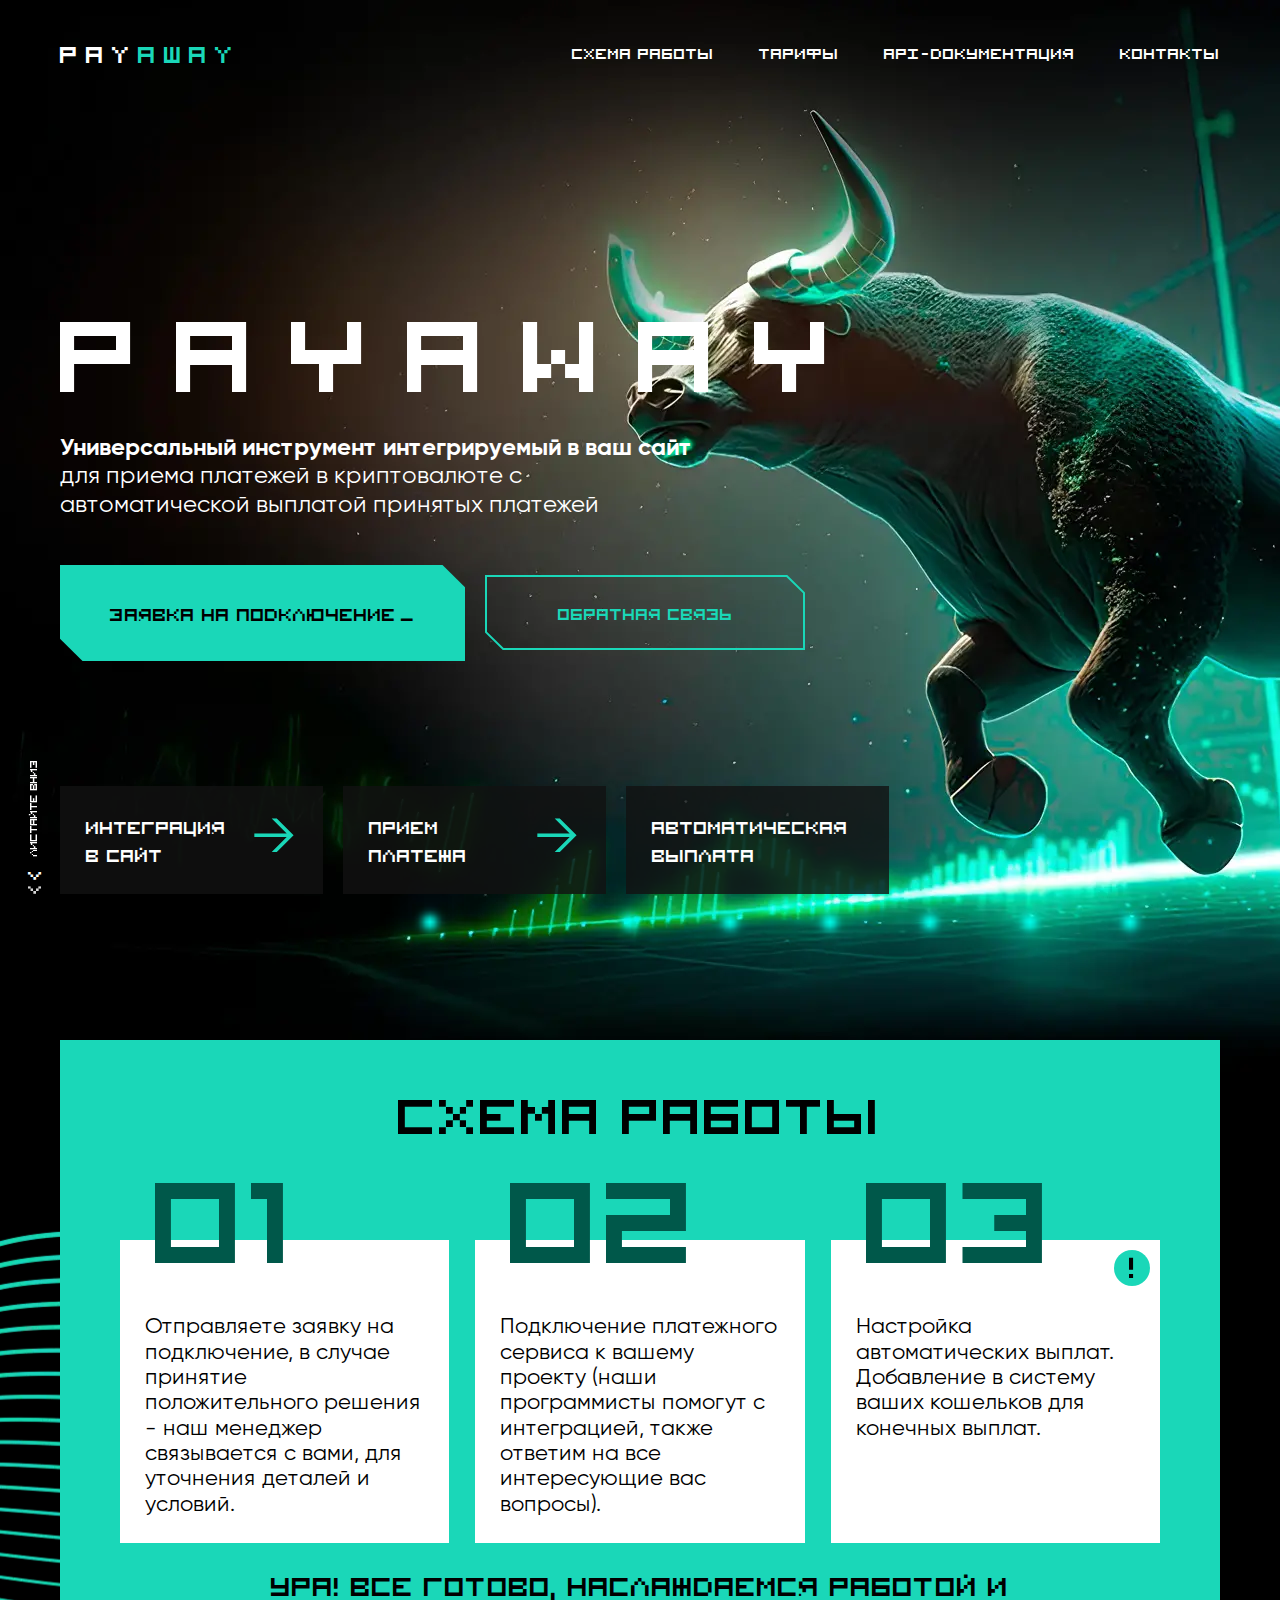
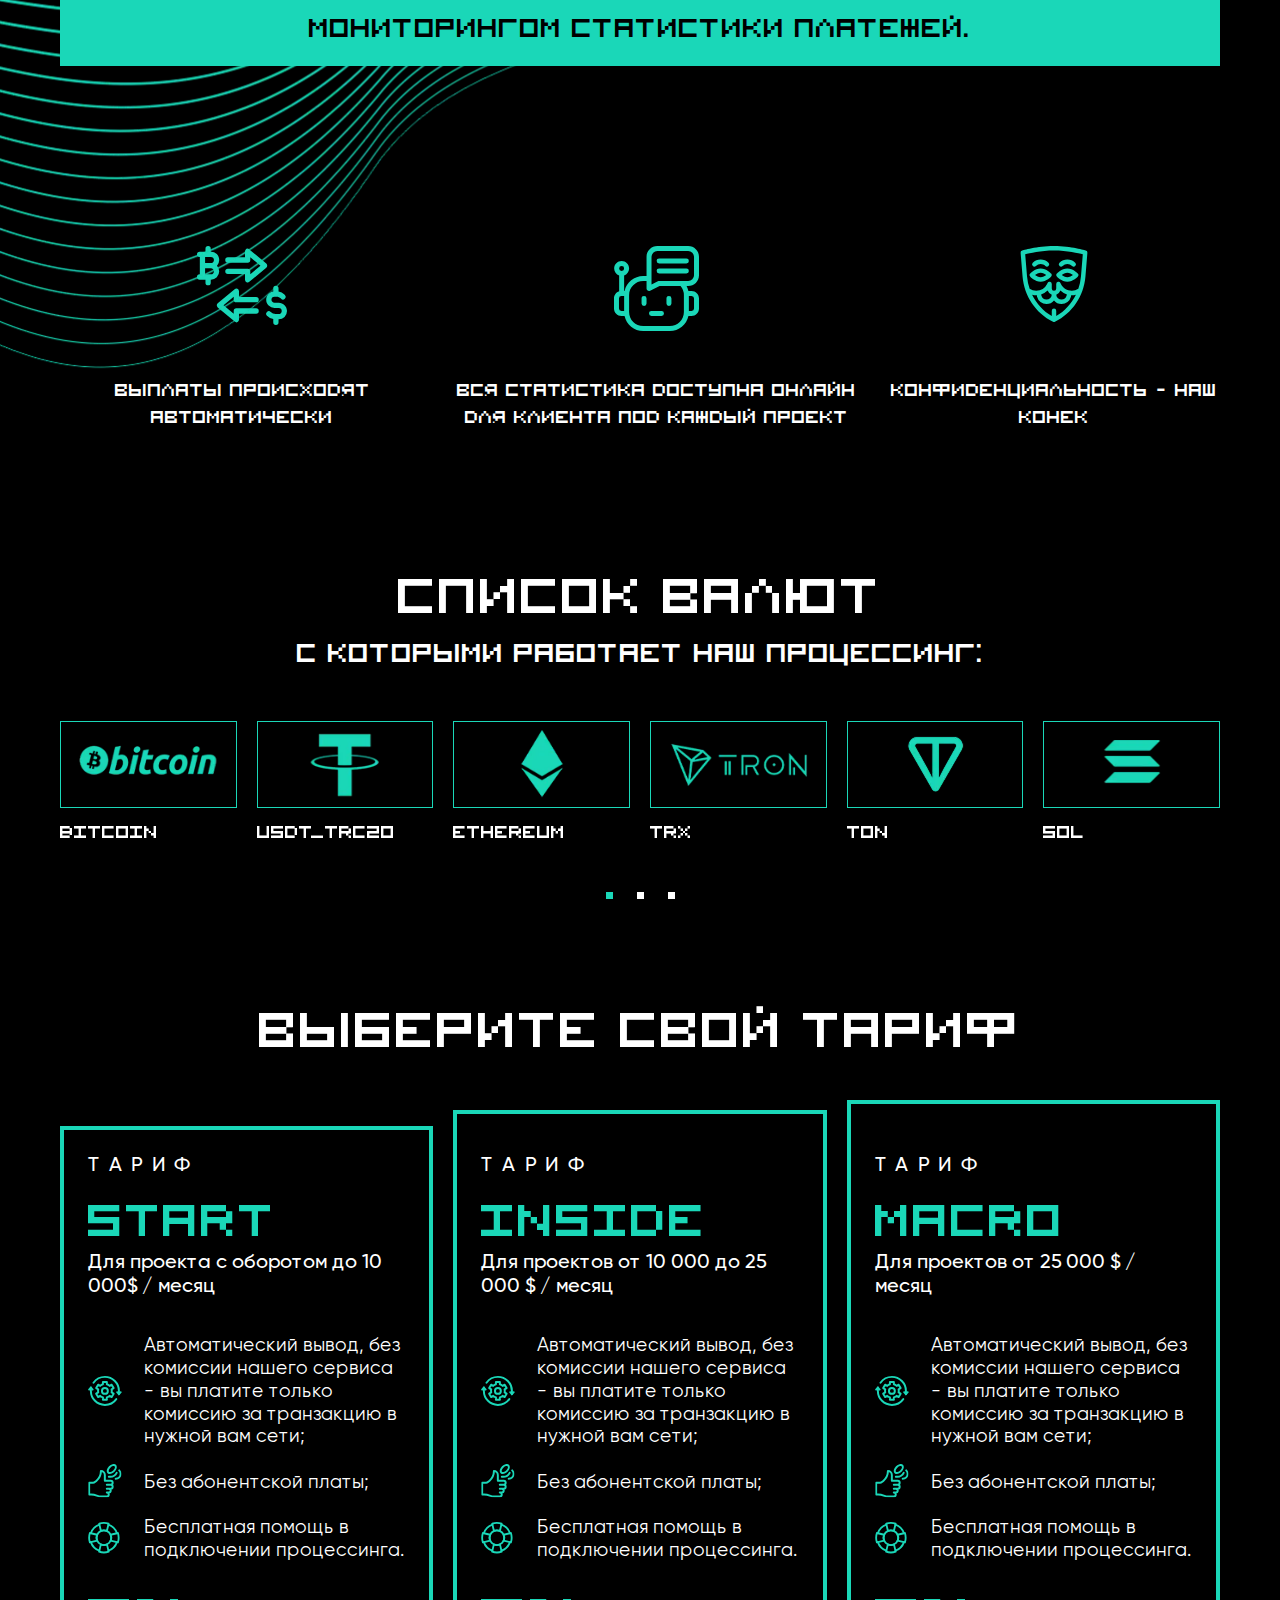
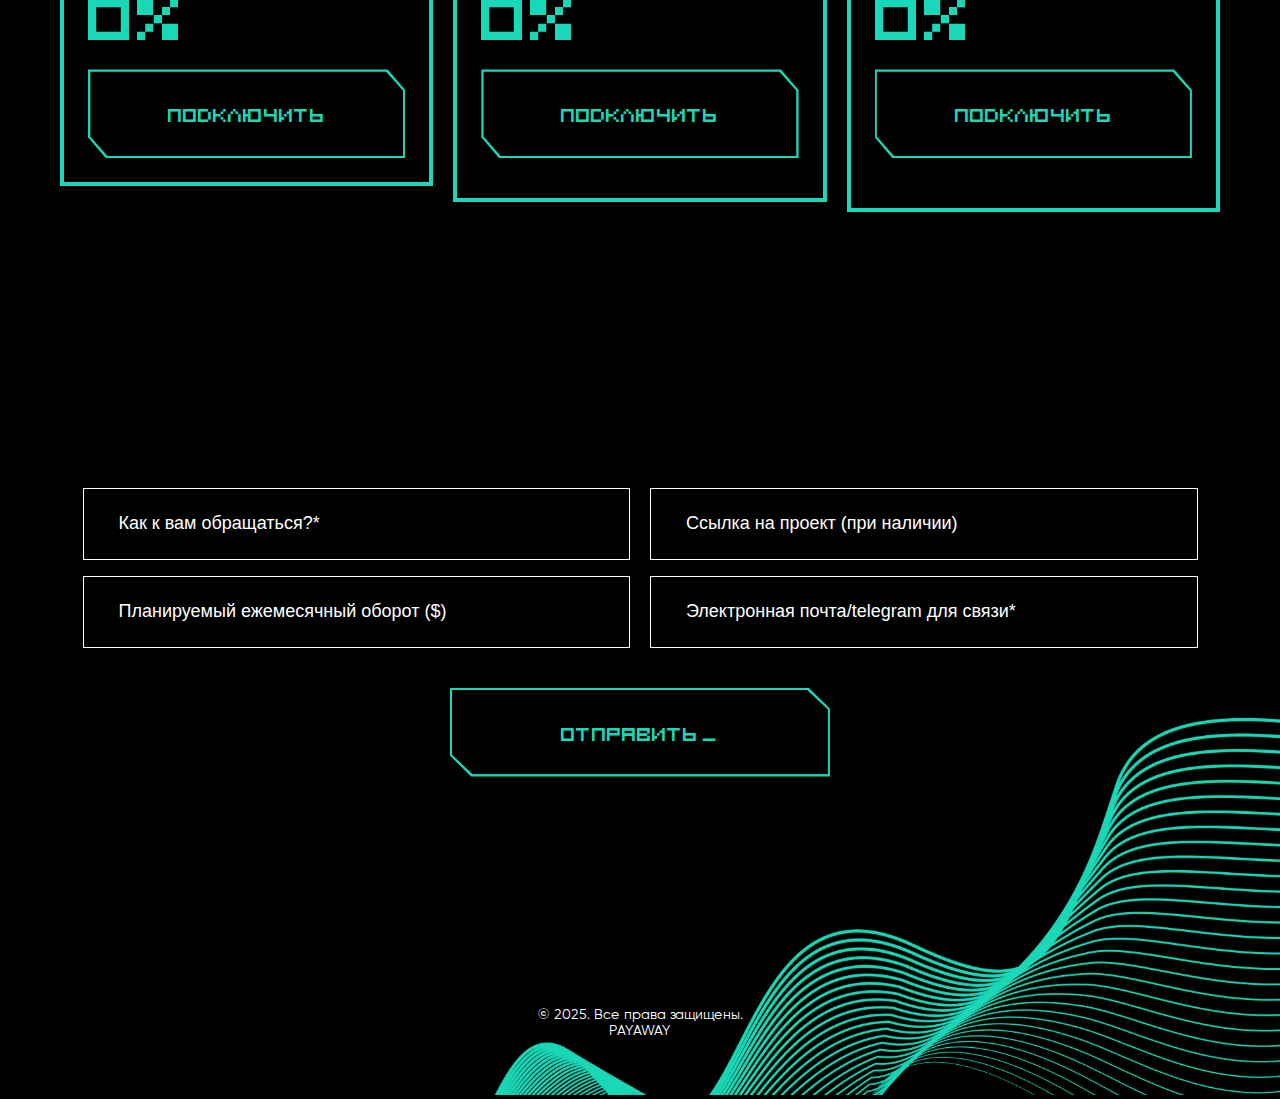
==== commit 56e263bc: "comment2" ====
--- a/index.html
+++ b/index.html
@@ -13,7 +13,7 @@
 
 <body>
 	<div class="wrapper wrapper-bg">
-		<header class="header header2">
+		<header class="header">
     <div class="container">
         <div class="header__inner">
             <a class="header__logo" href="">
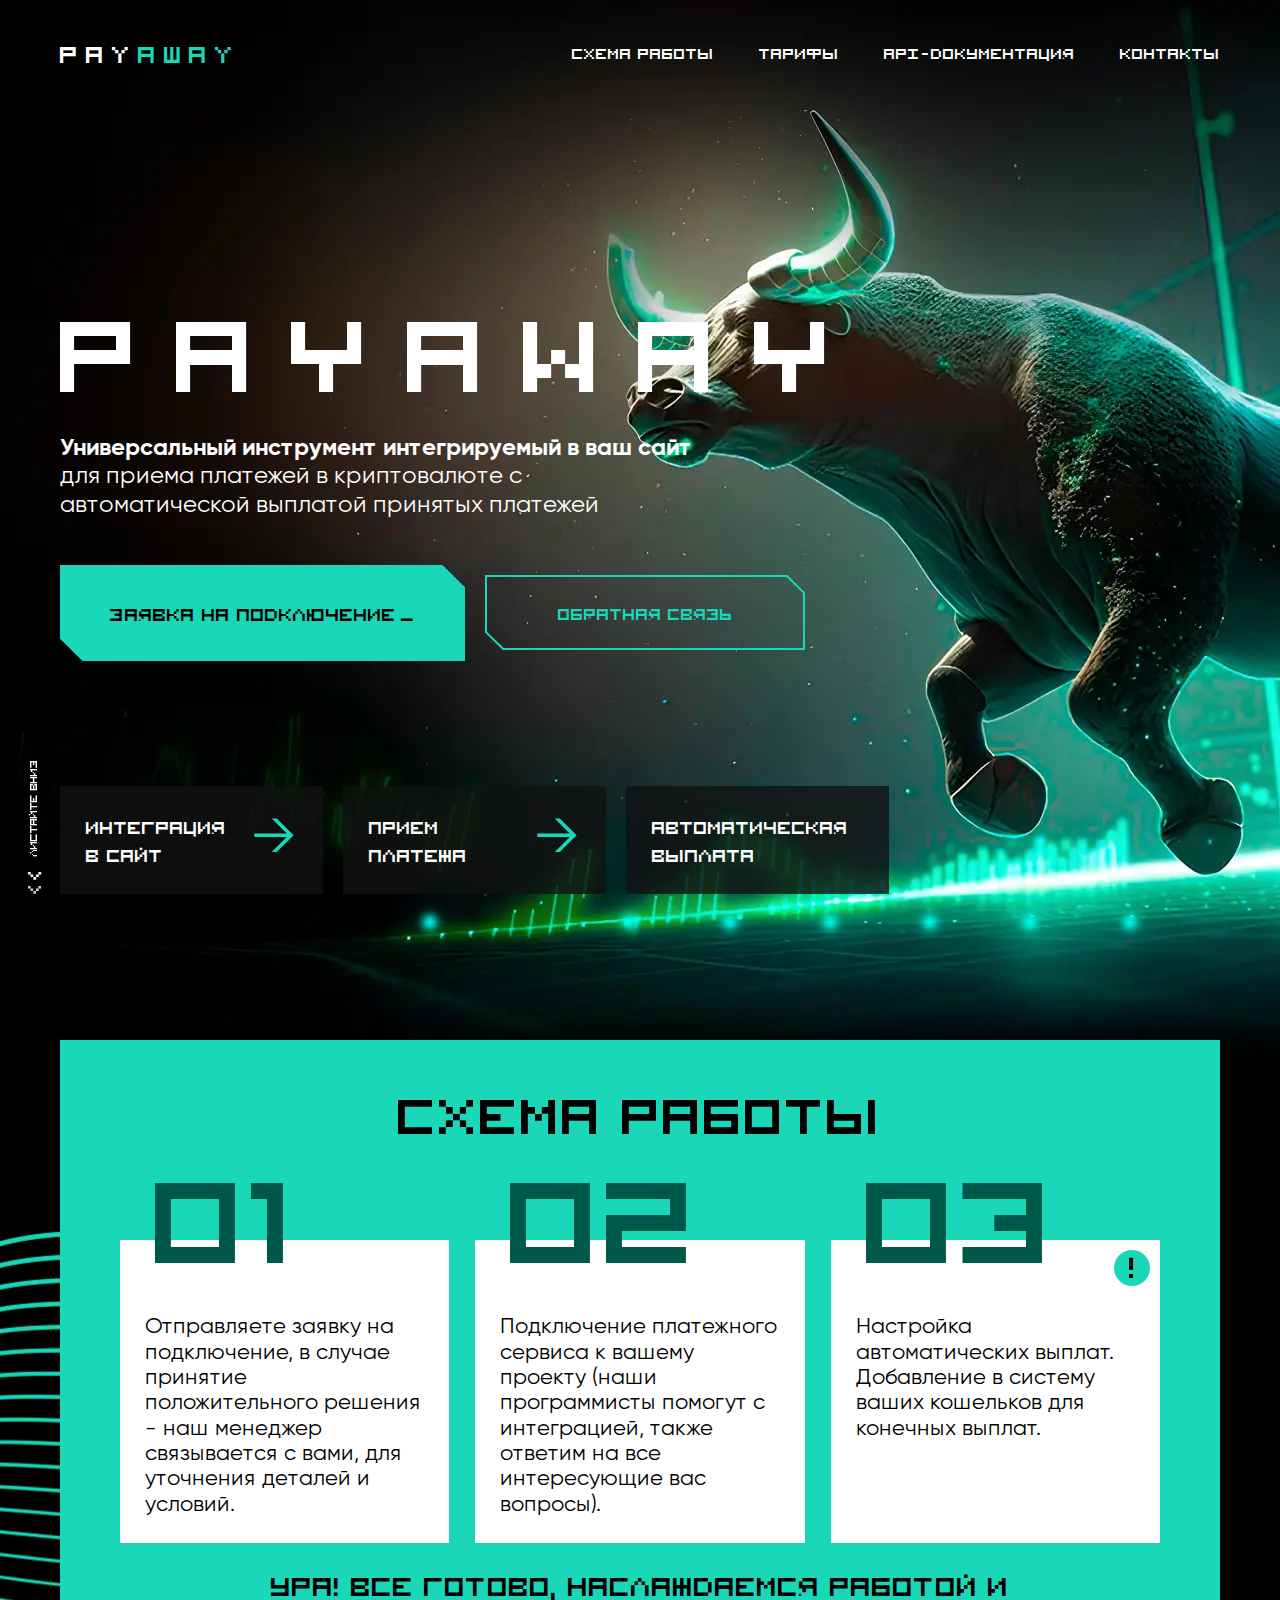
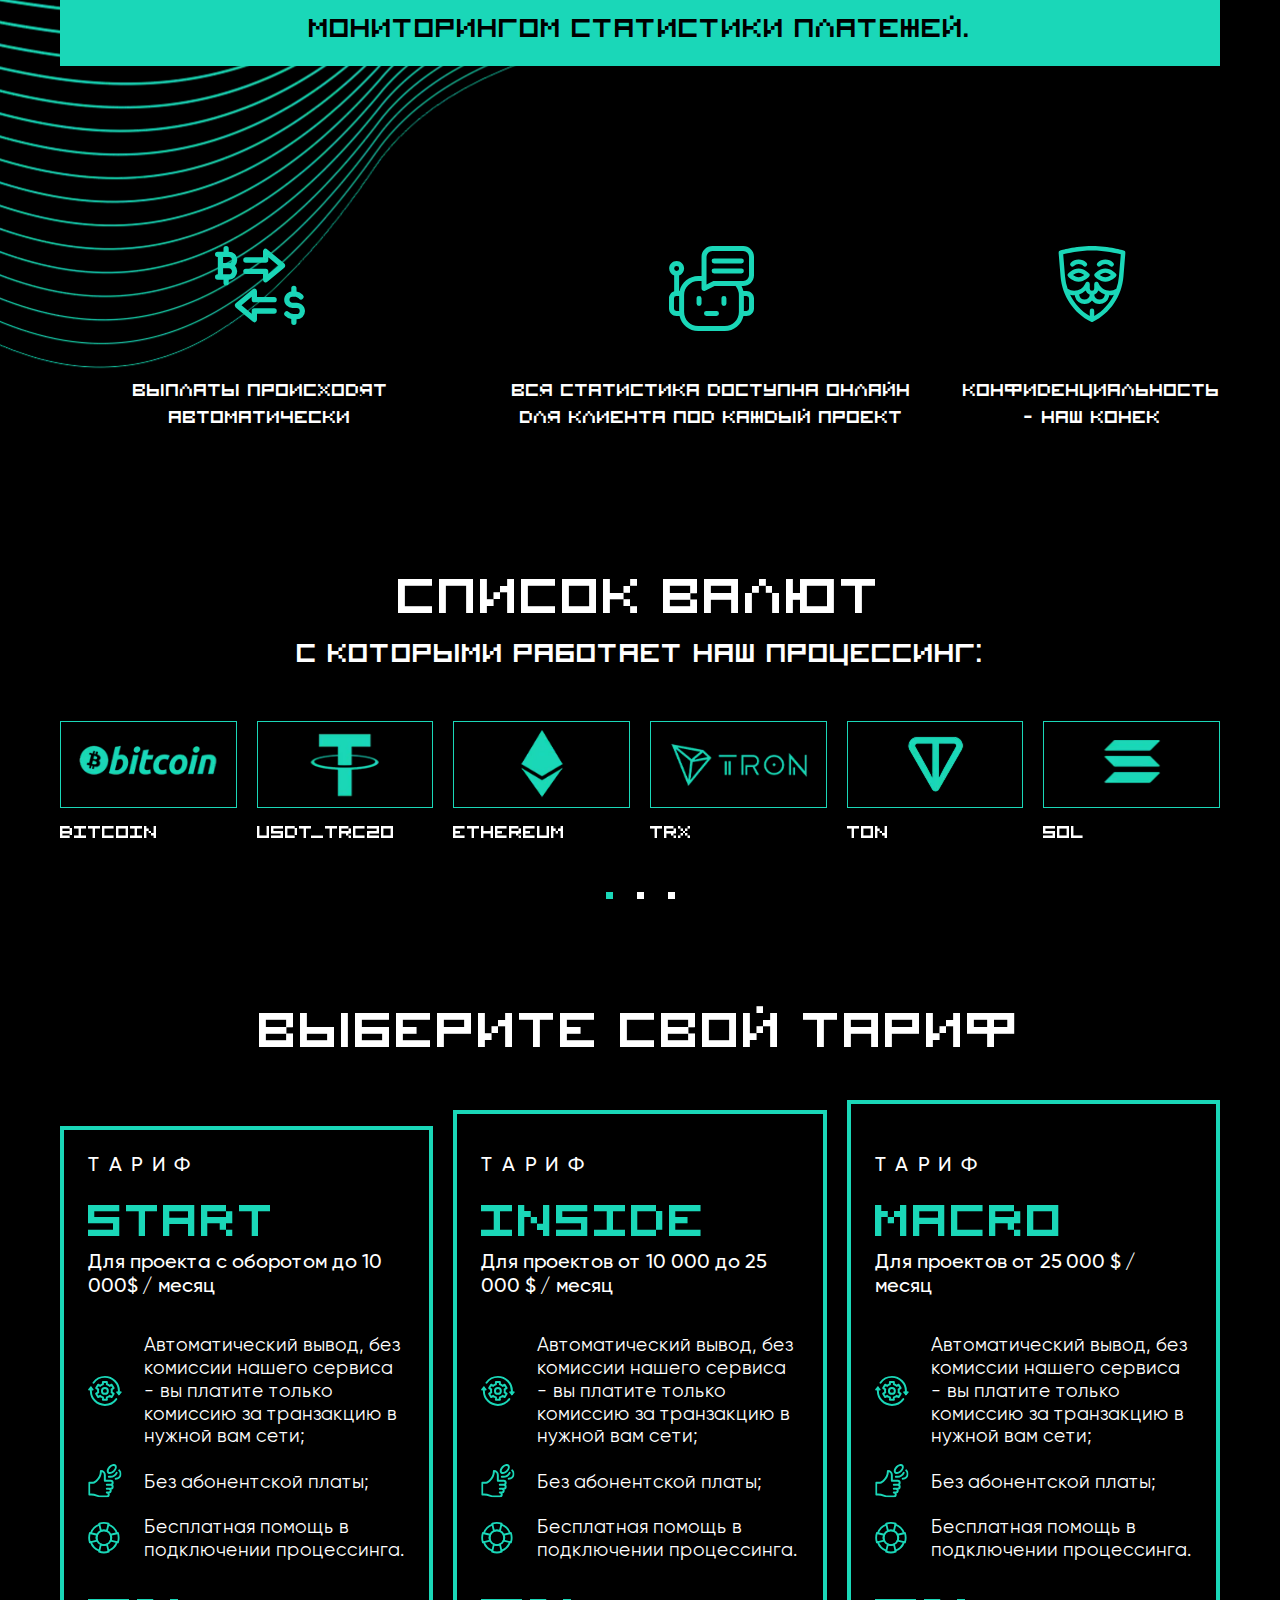
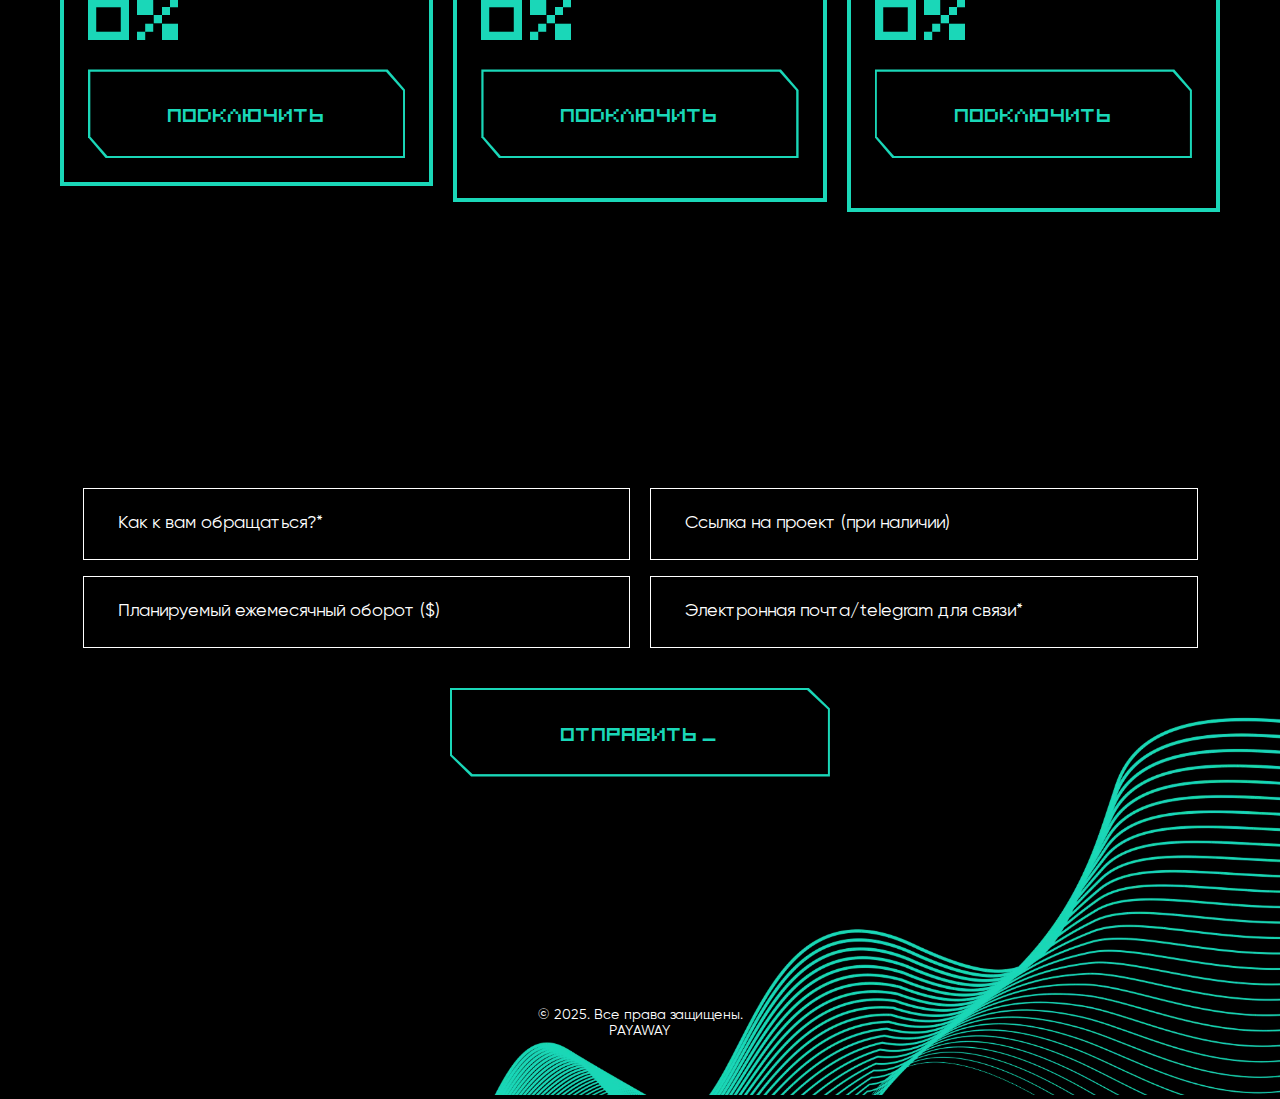
==== commit 0ecd4068: "comment3" ====
--- a/index.html
+++ b/index.html
@@ -12,7 +12,7 @@
 
 
 <body>
-	<div class="wrapper wrapper-bg">
+	<div class="wrapper">
 		<header class="header">
     <div class="container">
         <div class="header__inner">
@@ -189,7 +189,7 @@
 								<div class="info__item-icon">
 									<img src="img/info-img3.svg" alt="">
 								</div>
-								<div class="info__item-text">Конфиденциальность - наш конеК</div>
+								<div class="info__item-text">Конфиденциальность <br> - наш конеК</div>
 							</div>
 						</div>
 					</div>
@@ -361,16 +361,20 @@
 						<form class="connection__form form">
 							<div class="connection__form-grid">
 								<div class="connection__form-group form-group">
-									<input type="text" placeholder="Как к вам обращаться?*">
+									<input type="text" placeholder="">
+									<span class="input-placeholder">Как к вам обращаться?*</span>
 								</div>
 								<div class="connection__form-group form-group">
-									<input type="text" placeholder="Ссылка на проект (при наличии)">
+									<input type="text" placeholder="">
+									<span class="input-placeholder">Ссылка на проект (при наличии)</span>
 								</div>
 								<div class="connection__form-group form-group">
-									<input type="text" placeholder="Планируемый ежемесячный оборот ($)">
+									<input type="text" placeholder="">
+									<span class="input-placeholder">Планируемый ежемесячный оборот ($)</span>
 								</div>
 								<div class="connection__form-group form-group">
-									<input type="email" placeholder="Электронная почта/telegram для связи*">
+									<input type="email" placeholder="">
+									<span class="input-placeholder">Электронная почта/telegram для связи*</span>
 								</div>
 							</div>
 							<button class="connection__form-btn form-btn btn btn-blue__outline">
@@ -411,16 +415,20 @@
 					<form class="connection__form form">
 						<div class="connection__form-grid">
 							<div class="connection__form-group form-group">
-								<input type="text" placeholder="Как к вам обращаться?*">
+								<input type="text" placeholder="">
+								<span class="input-placeholder">Как к вам обращаться?*</span>
 							</div>
 							<div class="connection__form-group form-group">
-								<input type="text" placeholder="Ссылка на проект (при наличии)">
+								<input type="text" placeholder="">
+								<span class="input-placeholder">Ссылка на проект (при наличии)</span>
 							</div>
 							<div class="connection__form-group form-group">
-								<input type="text" placeholder="Планируемый ежемесячный оборот ($)">
+								<input type="text" placeholder="">
+								<span class="input-placeholder">Планируемый ежемесячный оборот ($)</span>
 							</div>
 							<div class="connection__form-group form-group">
-								<input type="email" placeholder="Электронная почта/telegram для связи*">
+								<input type="email" placeholder="">
+								<span class="input-placeholder">Электронная почта/telegram для связи*</span>
 							</div>
 						</div>
 						<button class="connection__form-btn form-btn btn btn-blue__outline">
--- a/css/style.min.css
+++ b/css/style.min.css
@@ -1,2 +1,2 @@
-@font-face{font-family:Gilroy;font-weight:300;src:url(../fonts/Gilroy-Light.woff) format("woff")}@font-face{font-family:Gilroy;font-weight:300;src:url(../fonts/Gilroy-Light.woff2) format("woff2")}@font-face{font-family:Gilroy;font-weight:400;src:url(../fonts/Gilroy-Regular.woff) format("woff")}@font-face{font-family:Gilroy;font-weight:400;src:url(../fonts/Gilroy-Regular.woff2) format("woff2")}@font-face{font-family:"Visitor Rus";font-weight:400;src:url("../fonts/Visitor Rus.woff") format("woff")}@font-face{font-family:"Visitor Rus";font-weight:400;src:url("../fonts/Visitor Rus.woff2") format("woff2")}@font-face{font-family:Gilroy;font-weight:500;src:url(../fonts/Gilroy-Medium.woff) format("woff")}@font-face{font-family:Gilroy;font-weight:500;src:url(../fonts/Gilroy-Medium.woff2) format("woff2")}@font-face{font-family:Gilroy;font-weight:600;src:url(../fonts/Gilroy-Semibold.woff) format("woff")}@font-face{font-family:Gilroy;font-weight:600;src:url(../fonts/Gilroy-Semibold.woff2) format("woff2")}@font-face{font-family:Gilroy;font-weight:700;src:url(../fonts/Gilroy-Bold.woff) format("woff")}@font-face{font-family:Gilroy;font-weight:700;src:url(../fonts/Gilroy-Bold.woff2) format("woff2")}@font-face{font-family:AKONY;font-weight:700;src:url(../fonts/AKONY.woff) format("woff")}@font-face{font-family:AKONY;font-weight:700;src:url(../fonts/AKONY.woff2) format("woff2")}*,::after,::before{-webkit-box-sizing:inherit;box-sizing:inherit}*{-webkit-box-sizing:border-box;box-sizing:border-box}a,body,div,form,h1,h2,h3,h4,h5,label,li,p,ul{margin:0;padding:0;border:0;text-decoration:none;line-height:1;-webkit-box-sizing:border-box;box-sizing:border-box}button,input,textarea{outline:0!important}button{border:none;cursor:pointer;-webkit-transition:.3s;-o-transition:.3s;transition:.3s}.btn{display:-webkit-box;display:-ms-flexbox;display:flex;-webkit-box-pack:center;-ms-flex-pack:center;justify-content:center;-webkit-box-align:center;-ms-flex-align:center;align-items:center}input:active,input[type=checkbox]:focus,input[type=file]:focus,input[type=radio]:focus,input[type=text]:focus{outline:0!important}html{height:100%;scroll-behavior:smooth;-webkit-box-sizing:border-box;box-sizing:border-box}body{height:100%;font-family:Gilroy,sans-serif;font-weight:400;overflow-x:hidden}.fixed-body{overflow:hidden}h1,h2,h3,h4,h5,h6,img,p{margin:0;padding:0;height:auto;-o-object-fit:cover;object-fit:cover}h1,h2,h3,h4,h5,h6{font-weight:400}a{color:inherit;text-decoration:none;-webkit-transition:.3s;-o-transition:.3s;transition:.3s}li,ul{margin:0;padding:0;list-style:none}.container{max-width:1740px;padding:0 60px;margin:0 auto}@media screen and (max-width:1200px){.container{padding:0 30px}}@media screen and (max-width:992px){.container{padding:0 20px}}@media screen and (max-width:576px){.container{padding:0 15px}}.header{position:absolute;z-index:5;top:0;left:0;width:100%;padding:34px 0;color:#fff}.header__inner{display:-webkit-box;display:-ms-flexbox;display:flex;-webkit-box-pack:justify;-ms-flex-pack:justify;justify-content:space-between;-webkit-box-align:center;-ms-flex-align:center;align-items:center;gap:45px}.header__logo{-ms-flex-negative:0;flex-shrink:0;font-family:"Visitor Rus";font-size:32px;line-height:115%;letter-spacing:7.04px}.header__logo span{color:#1ad7b8}.header__menu-list{display:-webkit-box;display:-ms-flexbox;display:flex;-webkit-box-align:center;-ms-flex-align:center;align-items:center;gap:45px}.header__menu-item a{position:relative;font-family:"Visitor Rus";font-size:20px;line-height:115%}.header__menu-item a:after{content:"//////";position:absolute;top:-65px;left:0;display:inline-block;font-family:AKONY;font-size:61px;line-height:100%;font-weight:700;color:#1ad7b8;opacity:0;pointer-events:none;-webkit-transition:.125s;-o-transition:.125s;transition:.125s}.header__menu .active a:after,.header__menu-item a:hover:after{opacity:1}.header__menu .header__logo,.header__menu-close{display:none}.header2 .header__menu-list{color:#000}.burger{position:relative;width:31px;height:24px;display:none;cursor:pointer}.burger span{position:absolute;left:0;width:100%;height:2px;background:#fff;border-radius:5px}.burger span:nth-child(1){top:0}.burger span:nth-child(2){top:50%;-webkit-transform:translate(0,-50%);-ms-transform:translate(0,-50%);transform:translate(0,-50%)}.burger span:nth-child(3){bottom:0}@media screen and (max-width:992px){.header{padding:26px 0}.header__menu{position:fixed;z-index:10;top:0;left:0;width:100%;height:100%;background:rgba(0,0,0,.95);padding:150px 15px 50px;opacity:0;pointer-events:none;-webkit-transition:.3s;-o-transition:.3s;transition:.3s;overflow-y:auto}.header__menu--active{opacity:1;pointer-events:auto}.header__menu-list{-webkit-box-orient:vertical;-webkit-box-direction:normal;-ms-flex-direction:column;flex-direction:column}.header__menu-item a:hover{color:#1ad7b8}.header__menu-item a:after{display:none}.header__menu-close{position:absolute;top:15px;right:15px;width:29px;display:block;cursor:pointer}.header__menu-close img{width:100%}.header__menu .header__logo{position:absolute;top:15px;left:50%;-webkit-transform:translate(-50%,0);-ms-transform:translate(-50%,0);transform:translate(-50%,0);display:block}.header2 .header__menu-list{color:#fff}.header2 .burger span{background:#000}.burger{display:block}.modal__dialog{margin:0 auto;max-width:calc(100% - 30px)}}@media screen and (max-width:576px){.header{padding:15px 0}.header__logo{font-size:20px;letter-spacing:4.4px}.header__menu-list{gap:30px}}.api-body{position:relative}.api-body:after{content:"";position:fixed;top:0;left:0;width:calc((100vw - 1740px)/ 2 + 330px);height:100%;background:#000;pointer-events:none}.wrapper{position:relative;overflow:hidden}.wrapper-bg{background:#000}.h2{font-family:"Visitor Rus";font-size:70px;line-height:115%}.h3{font-family:"Visitor Rus";font-size:48px;line-height:115%}.btn-blue__outline{position:relative;background:#1ad7b8;-webkit-clip-path:polygon(0 0,94.427% 0,99.979% 23.147%,99.979% 99.455%,5.552% 99.455%,0 76.308%,0 0);clip-path:polygon(0 0,94.427% 0,99.979% 23.147%,99.979% 99.455%,5.552% 99.455%,0 76.308%,0 0);color:#1ad7b8}.btn-blue__outline:hover{color:#000}.btn-blue__outline:hover:after{opacity:0}.btn-blue__outline:after{content:"";position:absolute;top:50%;left:50%;-webkit-transform:translate(-50%,-50%);-ms-transform:translate(-50%,-50%);transform:translate(-50%,-50%);width:calc(100% - 4px);height:calc(100% - 4px);background:#000;-webkit-clip-path:polygon(0 0,94.427% 0,99.979% 23.147%,99.979% 99.455%,5.552% 99.455%,0 76.308%,0 0);clip-path:polygon(0 0,94.427% 0,99.979% 23.147%,99.979% 99.455%,5.552% 99.455%,0 76.308%,0 0);pointer-events:none;-webkit-transition:.3s;-o-transition:.3s;transition:.3s}.btn-blue__outline span{position:relative;z-index:2;font-family:"Visitor Rus"}.modal{position:fixed;z-index:1000;left:0;top:0;width:100%;height:100vh;background:#000;-webkit-backdrop-filter:blur(20px);backdrop-filter:blur(20px);padding:150px 0;color:#fff;opacity:0;pointer-events:none;overflow-y:auto}.modal--active{opacity:1;pointer-events:unset}@media screen and (min-width:993px){.modal{text-align:center}.modal:before{display:inline-block;vertical-align:middle;content:" ";height:100%}.modal__dialog{display:inline-block;text-align:left;vertical-align:middle}}.modal__dialog{position:relative;max-width:calc(100% - 30px);width:100%;margin:0 auto}.modal__logo{position:absolute;top:66px;left:50%;-webkit-transform:translate(-50%,0);-ms-transform:translate(-50%,0);transform:translate(-50%,0);-ms-flex-negative:0;flex-shrink:0;font-family:"Visitor Rus";font-size:32px;line-height:115%;letter-spacing:7.04px}.modal__logo span{color:#1ad7b8}.modal__close{position:absolute;top:20px;right:20px;width:58px;background:rgba(0,0,0,0);padding:0}.modal__close svg{width:100%;height:auto}.modal__content{position:relative;z-index:3}.modal__title{text-align:center}.modal__icon{width:100px;margin:0 auto 12px}.modal__icon img{width:100%}@-webkit-keyframes sprite{0%{opacity:1;-webkit-transform:translateX(0) translateY(0);transform:translateX(0) translateY(0)}50%{opacity:1;-webkit-transform:translateX(5px) translateY(-156px);transform:translateX(5px) translateY(-156px)}100%{opacity:0;-webkit-transform:translateX(0) translateY(-209px);transform:translateX(0) translateY(-209px)}}@keyframes sprite{0%{opacity:1;-webkit-transform:translateX(0) translateY(0);transform:translateX(0) translateY(0)}50%{opacity:1;-webkit-transform:translateX(5px) translateY(-156px);transform:translateX(5px) translateY(-156px)}100%{opacity:0;-webkit-transform:translateX(0) translateY(-209px);transform:translateX(0) translateY(-209px)}}@-webkit-keyframes sprite2{0%{opacity:1;-webkit-transform:translateX(0) translateY(0);transform:translateX(0) translateY(0)}52%{opacity:1;-webkit-transform:translateX(5px) translateY(-156px);transform:translateX(5px) translateY(-156px)}100%{opacity:0;-webkit-transform:translateX(-33px) translateY(-219px);transform:translateX(-33px) translateY(-219px)}}@keyframes sprite2{0%{opacity:1;-webkit-transform:translateX(0) translateY(0);transform:translateX(0) translateY(0)}52%{opacity:1;-webkit-transform:translateX(5px) translateY(-156px);transform:translateX(5px) translateY(-156px)}100%{opacity:0;-webkit-transform:translateX(-33px) translateY(-219px);transform:translateX(-33px) translateY(-219px)}}@-webkit-keyframes sprite3{0%{opacity:1;-webkit-transform:translateX(0) translateY(0);transform:translateX(0) translateY(0)}50%{opacity:1;-webkit-transform:translateX(5px) translateY(-180px);transform:translateX(5px) translateY(-180px)}100%{opacity:0;-webkit-transform:translateX(-33px) translateY(-260px);transform:translateX(-33px) translateY(-260px)}}@keyframes sprite3{0%{opacity:1;-webkit-transform:translateX(0) translateY(0);transform:translateX(0) translateY(0)}50%{opacity:1;-webkit-transform:translateX(5px) translateY(-180px);transform:translateX(5px) translateY(-180px)}100%{opacity:0;-webkit-transform:translateX(-33px) translateY(-260px);transform:translateX(-33px) translateY(-260px)}}@-webkit-keyframes sprite4{0%{opacity:1;-webkit-transform:translateX(0) translateY(0);transform:translateX(0) translateY(0)}50%{opacity:1;-webkit-transform:translateX(5px) translateY(-200px);transform:translateX(5px) translateY(-200px)}100%{opacity:0;-webkit-transform:translateX(-33px) translateY(-419px);transform:translateX(-33px) translateY(-419px)}}@keyframes sprite4{0%{opacity:1;-webkit-transform:translateX(0) translateY(0);transform:translateX(0) translateY(0)}50%{opacity:1;-webkit-transform:translateX(5px) translateY(-200px);transform:translateX(5px) translateY(-200px)}100%{opacity:0;-webkit-transform:translateX(-33px) translateY(-419px);transform:translateX(-33px) translateY(-419px)}}@media screen and (max-width:1740px){.api-body:after{width:330px}}@media screen and (max-width:1200px){.api-body:after{width:300px}.h2{font-size:48px}.h3{font-size:32px}.modal__close{width:40px}}@media screen and (max-width:992px){.api-body:after{width:290px}.wrapper{border-radius:10px}.h2,.h3{font-size:24px}.modal__icon{width:60px}@-webkit-keyframes sprite{0%{opacity:1;-webkit-transform:translateX(0) translateY(0);transform:translateX(0) translateY(0)}50%{opacity:1;-webkit-transform:translateX(5px) translateY(-106px);transform:translateX(5px) translateY(-106px)}100%{opacity:0;-webkit-transform:translateX(0) translateY(-150px);transform:translateX(0) translateY(-150px)}}@keyframes sprite{0%{opacity:1;-webkit-transform:translateX(0) translateY(0);transform:translateX(0) translateY(0)}50%{opacity:1;-webkit-transform:translateX(5px) translateY(-106px);transform:translateX(5px) translateY(-106px)}100%{opacity:0;-webkit-transform:translateX(0) translateY(-150px);transform:translateX(0) translateY(-150px)}}@-webkit-keyframes sprite2{0%{opacity:1;-webkit-transform:translateX(0) translateY(0);transform:translateX(0) translateY(0)}52%{opacity:1;-webkit-transform:translateX(5px) translateY(-106px);transform:translateX(5px) translateY(-106px)}100%{opacity:0;-webkit-transform:translateX(-23px) translateY(-150px);transform:translateX(-23px) translateY(-150px)}}@keyframes sprite2{0%{opacity:1;-webkit-transform:translateX(0) translateY(0);transform:translateX(0) translateY(0)}52%{opacity:1;-webkit-transform:translateX(5px) translateY(-106px);transform:translateX(5px) translateY(-106px)}100%{opacity:0;-webkit-transform:translateX(-23px) translateY(-150px);transform:translateX(-23px) translateY(-150px)}}@-webkit-keyframes sprite3{0%{opacity:1;-webkit-transform:translateX(0) translateY(0);transform:translateX(0) translateY(0)}50%{opacity:1;-webkit-transform:translateX(5px) translateY(-120px);transform:translateX(5px) translateY(-120px)}100%{opacity:0;-webkit-transform:translateX(-23px) translateY(-200px);transform:translateX(-23px) translateY(-200px)}}@keyframes sprite3{0%{opacity:1;-webkit-transform:translateX(0) translateY(0);transform:translateX(0) translateY(0)}50%{opacity:1;-webkit-transform:translateX(5px) translateY(-120px);transform:translateX(5px) translateY(-120px)}100%{opacity:0;-webkit-transform:translateX(-23px) translateY(-200px);transform:translateX(-23px) translateY(-200px)}}@-webkit-keyframes sprite4{0%{opacity:1;-webkit-transform:translateX(0) translateY(0);transform:translateX(0) translateY(0)}50%{opacity:1;-webkit-transform:translateX(5px) translateY(-150px);transform:translateX(5px) translateY(-150px)}100%{opacity:0;-webkit-transform:translateX(-23px) translateY(-259px);transform:translateX(-23px) translateY(-259px)}}@keyframes sprite4{0%{opacity:1;-webkit-transform:translateX(0) translateY(0);transform:translateX(0) translateY(0)}50%{opacity:1;-webkit-transform:translateX(5px) translateY(-150px);transform:translateX(5px) translateY(-150px)}100%{opacity:0;-webkit-transform:translateX(-23px) translateY(-259px);transform:translateX(-23px) translateY(-259px)}}}@media screen and (max-width:768px){.header2 .header__logo{color:#000}.api-body:after{display:none}}@media screen and (max-width:576px){.modal{padding:100px 0}.modal__logo{top:28px;font-size:20px}}@media screen and (max-width:450px){@-webkit-keyframes sprite{0%{opacity:1;-webkit-transform:translateX(0) translateY(0);transform:translateX(0) translateY(0)}50%{opacity:1;-webkit-transform:translateX(5px) translateY(-80px);transform:translateX(5px) translateY(-80px)}100%{opacity:0;-webkit-transform:translateX(0) translateY(-120px);transform:translateX(0) translateY(-120px)}}@keyframes sprite{0%{opacity:1;-webkit-transform:translateX(0) translateY(0);transform:translateX(0) translateY(0)}50%{opacity:1;-webkit-transform:translateX(5px) translateY(-80px);transform:translateX(5px) translateY(-80px)}100%{opacity:0;-webkit-transform:translateX(0) translateY(-120px);transform:translateX(0) translateY(-120px)}}@-webkit-keyframes sprite2{0%{opacity:1;-webkit-transform:translateX(0) translateY(0);transform:translateX(0) translateY(0)}52%{opacity:1;-webkit-transform:translateX(5px) translateY(-80px);transform:translateX(5px) translateY(-80px)}100%{opacity:0;-webkit-transform:translateX(-16px) translateY(-120px);transform:translateX(-16px) translateY(-120px)}}@keyframes sprite2{0%{opacity:1;-webkit-transform:translateX(0) translateY(0);transform:translateX(0) translateY(0)}52%{opacity:1;-webkit-transform:translateX(5px) translateY(-80px);transform:translateX(5px) translateY(-80px)}100%{opacity:0;-webkit-transform:translateX(-16px) translateY(-120px);transform:translateX(-16px) translateY(-120px)}}@-webkit-keyframes sprite3{0%{opacity:1;-webkit-transform:translateX(0) translateY(0);transform:translateX(0) translateY(0)}50%{opacity:1;-webkit-transform:translateX(5px) translateY(-80px);transform:translateX(5px) translateY(-80px)}100%{opacity:0;-webkit-transform:translateX(-16px) translateY(-150px);transform:translateX(-16px) translateY(-150px)}}@keyframes sprite3{0%{opacity:1;-webkit-transform:translateX(0) translateY(0);transform:translateX(0) translateY(0)}50%{opacity:1;-webkit-transform:translateX(5px) translateY(-80px);transform:translateX(5px) translateY(-80px)}100%{opacity:0;-webkit-transform:translateX(-16px) translateY(-150px);transform:translateX(-16px) translateY(-150px)}}@-webkit-keyframes sprite4{0%{opacity:1;-webkit-transform:translateX(0) translateY(0);transform:translateX(0) translateY(0)}50%{opacity:1;-webkit-transform:translateX(5px) translateY(-120px);transform:translateX(5px) translateY(-120px)}100%{opacity:0;-webkit-transform:translateX(-16px) translateY(-200px);transform:translateX(-16px) translateY(-200px)}}@keyframes sprite4{0%{opacity:1;-webkit-transform:translateX(0) translateY(0);transform:translateX(0) translateY(0)}50%{opacity:1;-webkit-transform:translateX(5px) translateY(-120px);transform:translateX(5px) translateY(-120px)}100%{opacity:0;-webkit-transform:translateX(-16px) translateY(-200px);transform:translateX(-16px) translateY(-200px)}}}.main{position:relative;background-image:url(../img/main-bg.webp);background-repeat:no-repeat;background-position:center;background-size:cover;padding:260px 0 186px;color:#fff}.main__inner{position:relative;z-index:3}.main__title{font-family:"Visitor Rus";font-size:144px;line-height:115%;letter-spacing:31.68px}.main__text{max-width:645px;font-size:24px;line-height:120%;margin-top:8px}.main__text span{font-weight:700}.main__btns{display:-webkit-box;display:-ms-flexbox;display:flex;-webkit-box-align:center;-ms-flex-align:center;align-items:center;gap:20px;margin-top:45px}.main__btn{width:405px;height:96px;background-image:url(../img/btn-blue__bg.svg);background-repeat:no-repeat;background-position:center;background-size:cover;background-color:rgba(0,0,0,0);padding:10px 20px}.main__btn:hover{background-image:url(../img/btn-transparent__bg.svg);color:#1ad7b8}.main__btn span{font-family:"Visitor Rus";font-size:24px;line-height:115%}.main__btn2{width:320px;height:75px;background-image:url(../img/btn-transparent__bg2.svg);background-repeat:no-repeat;background-position:center;background-size:cover;background-color:rgba(0,0,0,0);padding:5px 15px;color:#1ad7b8}.main__btn2:hover{background-image:url(../img/btn-blue__bg2.svg);color:#000}.main__btn2 span{font-family:"Visitor Rus";font-size:22px;line-height:115%}.main__items{display:inline-grid;grid-template-columns:repeat(3,calc(33.3333333333% - 13.3333333333px));gap:20px;margin-top:125px}.main__item{max-width:263px;display:-webkit-box;display:-ms-flexbox;display:flex;-webkit-box-pack:justify;-ms-flex-pack:justify;justify-content:space-between;-webkit-box-align:center;-ms-flex-align:center;align-items:center;gap:16px;background:rgba(18,18,18,.8);padding:26px}.main__item-text{font-family:"Visitor Rus";font-size:24px;line-height:115%}.main__item-arrow{-ms-flex-negative:0;flex-shrink:0;font-size:56px;line-height:100%;color:#1ad7b8}.main .scroll-down{position:absolute;top:760px;left:47px;display:-webkit-box;display:-ms-flexbox;display:flex;-webkit-box-orient:vertical;-webkit-box-direction:normal;-ms-flex-direction:column;flex-direction:column;-webkit-box-align:stretch;-ms-flex-align:stretch;align-items:stretch;gap:16px}.main .scroll-down__text{-webkit-transform:rotate(-180deg);-ms-transform:rotate(-180deg);transform:rotate(-180deg);-webkit-writing-mode:vertical-rl;-ms-writing-mode:tb-rl;writing-mode:vertical-rl;font-family:"Visitor Rus";font-size:14px;line-height:115%}.main .scroll-down__arrows{display:-webkit-box;display:-ms-flexbox;display:flex;-webkit-writing-mode:vertical-rl;-ms-writing-mode:tb-rl;writing-mode:vertical-rl;font-family:"Visitor Rus";font-size:26px;line-height:100%;letter-spacing:5.72px}.main .sprites{position:absolute;right:0;bottom:0;pointer-events:none}.main .sprite{position:absolute;z-index:2;right:800px;bottom:100px;width:100px;-webkit-animation:2.4s linear infinite sprite;animation:2.4s linear infinite sprite;pointer-events:none}.main .sprite img{width:100%}.main .sprite2{position:absolute;z-index:2;right:600px;bottom:100px;width:100px;-webkit-animation:2.1s linear infinite sprite2;animation:2.1s linear infinite sprite2;pointer-events:none}.main .sprite2 img{width:100%}.main .sprite3{position:absolute;z-index:2;right:500px;bottom:100px;width:100px;-webkit-animation:7.8s linear infinite sprite3;animation:7.8s linear infinite sprite3;pointer-events:none}.main .sprite3 img{width:100%}.main .sprite4{position:absolute;z-index:2;right:400px;bottom:100px;width:100px;-webkit-animation:5s linear infinite sprite4;animation:5s linear infinite sprite4;pointer-events:none}.main .sprite4 img{width:100%}.main .sprite5{position:absolute;z-index:2;right:300px;bottom:100px;width:100px;-webkit-animation:3s linear infinite sprite;animation:3s linear infinite sprite;pointer-events:none}.main .sprite5 img{width:100%}.main .sprite6{position:absolute;z-index:2;right:200px;bottom:100px;width:100px;-webkit-animation:4s linear infinite sprite2;animation:4s linear infinite sprite2;pointer-events:none}.main .sprite6 img{width:100%}.main .sprite7{position:absolute;z-index:2;right:100px;bottom:100px;width:100px;-webkit-animation:6s linear infinite sprite2;animation:6s linear infinite sprite2;pointer-events:none}.main .sprite7 img{width:100%}.scheme{position:relative;z-index:2;padding-bottom:90px;color:#000;margin-top:-40px}.scheme__inner{position:relative}.scheme__wrap{position:relative;z-index:2;background:#1ad7b8;padding:30px 60px 20px}.scheme__title{position:relative;text-align:center}.scheme__items{display:grid;grid-template-columns:repeat(3,calc(33.3333333333% - 17.3333333333px));gap:26px;margin-top:90px}.scheme__item{position:relative;background:#fff;padding:75px 25px 25px}.scheme__item-number{position:absolute;top:-115px;left:35px;font-family:"Visitor Rus";font-size:163px;line-height:100%;color:#00584a}.scheme__item-text{font-size:22px;line-height:115%}.scheme__item-info{position:absolute;top:10px;right:10px}.scheme__item-info:hover .scheme__info-hide{opacity:1;pointer-events:auto}.scheme__info-show{width:36px;height:36px;display:-webkit-box;display:-ms-flexbox;display:flex;-webkit-box-pack:center;-ms-flex-pack:center;justify-content:center;-webkit-box-align:center;-ms-flex-align:center;align-items:center;background:#1ad7b8;border-radius:50%;cursor:pointer}.scheme__info-hide{position:absolute;right:0;bottom:100%;width:200px;background:#000;padding:10px 20px;font-size:14px;line-height:115%;color:#fff;opacity:0;pointer-events:none}.scheme__subtitle{max-width:915px;text-align:center;font-family:"Visitor Rus";font-size:36px;line-height:115%;margin:20px auto 0}.scheme__line{position:absolute;top:-74px;left:0;width:108px;height:calc(100% + 124px);background:#1ad7b8;pointer-events:none}.scheme__line2{position:absolute;top:-25px;left:5%;width:291px;height:calc(100% + 25px);background:#1ad7b8;pointer-events:none}.scheme__line3{position:absolute;top:-57px;left:22%;width:72px;height:calc(100% + 114px);background:#1ad7b8;pointer-events:none}.scheme__line4{position:absolute;top:-25px;left:35%;width:31px;height:calc(100% + 25px);background:#1ad7b8;pointer-events:none}.scheme__line5{position:absolute;top:-60px;left:38%;width:44px;height:calc(100% + 88px);background:#1ad7b8;pointer-events:none}.scheme__line6{position:absolute;top:-107px;right:35%;width:80px;height:calc(100% + 107px);background:#1ad7b8;pointer-events:none}.scheme__line7{position:absolute;top:-74px;right:33%;width:36px;height:calc(100% + 74px);background:#1ad7b8;pointer-events:none}.scheme__line8{position:absolute;top:-32px;right:11%;width:381px;height:calc(100% + 32px);background:#1ad7b8;pointer-events:none}.scheme__line9{position:absolute;top:-135px;right:0;width:201px;height:calc(100% + 165px);background:#1ad7b8;pointer-events:none}.scheme__img{position:absolute;top:20px;left:0;width:870px;pointer-events:none}.scheme__img img{width:100%}.scheme__img img:nth-child(2){display:none}.info{padding:90px 0 60px;color:#fff}.info__items{max-width:1250px;display:-webkit-box;display:-ms-flexbox;display:flex;-webkit-box-pack:justify;-ms-flex-pack:justify;justify-content:space-between;gap:32px;margin:0 auto}.info__item{max-width:400px;display:-webkit-box;display:-ms-flexbox;display:flex;-webkit-box-orient:vertical;-webkit-box-direction:normal;-ms-flex-direction:column;flex-direction:column;-webkit-box-align:center;-ms-flex-align:center;align-items:center;text-align:center}.info__item-icon{max-width:90px;height:90px;margin:0 auto}.info__item-icon img{max-width:100%;max-height:100%}.info__item-text{font-family:"Visitor Rus";font-size:24px;line-height:115%;margin-top:38px}.currencies{padding:60px 0 40px;color:#fff}.currencies__title{text-align:center}.currencies__subtitle{text-align:center;font-family:"Visitor Rus";font-size:36px;line-height:115%}.currencies__slider{position:relative;padding-bottom:60px;margin-top:50px}.currencies .swiper-pagination{bottom:0}.currencies .swiper-pagination-bullet{width:7px;height:7px;background:#fff;border-radius:0;margin:0 12px!important;opacity:1!important}.currencies .swiper-pagination-bullet-active{background:#1ad7b8}.currency-card__img{position:relative;display:-webkit-box;display:-ms-flexbox;display:flex;-webkit-box-pack:center;-ms-flex-pack:center;justify-content:center;-webkit-box-align:center;-ms-flex-align:center;align-items:center;border:1px solid #1ad7b8;padding-bottom:48%}.currency-card__img img{position:absolute;top:50%;left:50%;-webkit-transform:translate(-50%,-50%);-ms-transform:translate(-50%,-50%);transform:translate(-50%,-50%);max-width:80%;max-height:80%}.currency-card__text{font-family:"Visitor Rus";font-size:32px;line-height:115%;margin-top:8px}.tariffs{padding:40px 0 80px;color:#fff}.tariffs__title{text-align:center}.tariffs__cards{display:grid;grid-template-columns:repeat(3,calc(33.3333333333% - 13.3333333333px));-webkit-box-align:center;-ms-flex-align:center;align-items:center;gap:20px;margin-top:36px}.tariff-card{border:4.5px solid #1ad7b8;-webkit-transition:.3s;-o-transition:.3s;transition:.3s}.tariff-card:hover{background:#fff;border-color:#fff;color:#000}.tariff-card:hover .tariff-card__title{opacity:.5}.tariff-card:hover .tariff-card__btn:after{opacity:0}.tariff-card:hover .tariff-card__btn span{color:#000}.tariff-card:nth-child(1){padding:24px}.tariff-card:nth-child(2){padding:40px 24px}.tariff-card:nth-child(3){padding:50px 24px}.tariff-card__title{font-size:20px;line-height:120%;font-weight:500;text-transform:uppercase;letter-spacing:9.6px}.tariff-card__name{font-family:"Visitor Rus";font-size:64px;line-height:115%;color:#1ad7b8}.tariff-card__price{font-size:20px;line-height:120%;font-weight:500}.tariff-card__list{display:grid;grid-template-columns:100%;gap:15px;margin-top:36px}.tariff-card__list li{display:-webkit-box;display:-ms-flexbox;display:flex;-webkit-box-align:center;-ms-flex-align:center;align-items:center;gap:22px}.tariff-card__list li i{width:34px;-ms-flex-negative:0;flex-shrink:0}.tariff-card__list li i img{max-width:100%}.tariff-card__list li span{font-size:19px;line-height:120%}.tariff-card__percent{font-family:"Visitor Rus";font-size:84px;line-height:115%;color:#1ad7b8}.tariff-card__btn{max-width:380px;width:100%;height:89px;padding:5px;margin-top:10px}.tariff-card__btn span{font-size:26px}.connection{padding:80px 0 170px;color:#fff}.connection__title{text-align:center}.connection__form{max-width:1115px;margin:35px auto 0}.connection__form-grid{display:grid;grid-template-columns:repeat(2,calc(50% - 10px));gap:16px 20px}.connection__form-group input{width:100%;height:72px;background:rgba(0,0,0,0);border:1px solid #fff;padding:0 35px;font-size:18px;line-height:120%;color:#fff}.connection__form-group input::-webkit-input-placeholder{color:#fff}.connection__form-group input::-moz-placeholder{color:#fff}.connection__form-group input:-ms-input-placeholder{color:#fff}.connection__form-group input::-ms-input-placeholder{color:#fff}.connection__form-group input::placeholder{color:#fff}.connection__form-group input:focus{background:#fff;color:#000}.connection__form-btn{max-width:380px;width:100%;height:89px;padding:5px;margin:40px auto 0}.connection__form-btn span{font-size:26px}@media screen and (max-width:1800px){.main .scroll-down{left:24px}}@media screen and (max-width:1400px){.currency-card__text{font-size:24px}}@media screen and (max-width:1200px){.main{padding:200px 0 160px}.main__title{font-size:102px;letter-spacing:22.44px}.main__text{max-width:460px;font-size:17px}.main__btns{gap:15px;margin-top:30px}.main__btn{width:290px;height:68px}.main__btn span{font-size:17px}.main__btn2{width:230px;height:54px}.main__btn2 span{font-size:16px}.main__items{grid-template-columns:repeat(3,calc(33.3333333333% - 10px));gap:15px;margin-top:50px}.main__item{max-width:178px;padding:18px}.main__item-text{font-size:16px}.main__item-arrow{font-size:38px}.main .scroll-down{display:none}.main .sprites{width:100%;height:0}.main .sprite{right:58%;bottom:20px;width:60px}.main .sprite2{right:50%;bottom:50px;width:60px}.main .sprite3{right:42%;bottom:40px;width:60px}.main .sprite4{right:35%;bottom:50px;width:60px}.main .sprite5{right:20%;bottom:30px;width:60px}.main .sprite6{right:14%;bottom:20px;width:60px}.main .sprite7{right:5%;bottom:50px;width:60px}.scheme__wrap{padding:20px}.scheme__items{margin-top:40px}.scheme__item{padding:35px 15px 15px}.scheme__item-number{top:-40px;font-size:64px}.scheme__item-text{font-size:16px}.scheme__item-info{top:10px;right:10px}.scheme__info-show{width:24px;height:24px}.scheme__info-show img{width:3px}.scheme__info-hide{padding:8px 16px;font-size:12px}.scheme__subtitle{max-width:400px;font-size:20px}.scheme__line{top:-24px;width:36px;height:calc(100% + 38px)}.scheme__line2{top:-8px;width:97px;height:calc(100% + 8px)}.scheme__line3{top:-18px;width:24px;height:calc(100% + 18px)}.scheme__line4{top:-8px;width:10px;height:calc(100% + 8px)}.scheme__line5{top:-18px;width:15px;height:calc(100% + 24px)}.scheme__line6{top:-35px;width:27px;height:calc(100% + 35px)}.scheme__line7{top:-24px;width:12px;height:calc(100% + 24px)}.scheme__line8{top:-10px;width:127px;height:calc(100% + 10px)}.scheme__line9{top:-43px;width:67px;height:calc(100% + 43px)}.scheme__img{top:unset;bottom:0;width:400px}.scheme__img img:nth-child(1){display:none}.scheme__img img:nth-child(2){display:block}.info__items{grid-template-columns:repeat(3,calc(33.3333333333% - 14.6666666667px));gap:22px}.info__item{max-width:280px}.info__item-icon{max-width:53px;height:53px}.info__item-text{font-size:16px;margin-top:24px}.currencies__subtitle{font-size:24px}.currencies__slider{padding-bottom:30px;margin-top:25px}.currencies .swiper-pagination-bullet{width:5px;height:5px;margin:0 4px!important}.currency-card__text{font-size:18px}.tariffs__cards{margin-top:25px}.tariff-card__title{font-size:16px}.tariff-card__name{font-size:48px}.tariff-card__price{font-size:16px}.tariff-card__list{margin-top:24px}.tariff-card__list li i{width:24px}.tariff-card__list li span{font-size:16px}.tariff-card__percent{font-size:48px}.tariff-card__btn{height:60px}.tariff-card__btn span{font-size:16px}.connection__form{margin-top:25px}.connection__form-group input{padding:0 20px;font-size:16px}}@media screen and (max-width:992px){.main{border-radius:10px 10px 0 0;padding:100px 0}.scheme{padding-bottom:50px}.scheme__wrap{padding:15px}.scheme__items{grid-template-columns:repeat(3,calc(33.3333333333% - 6.6666666667px));gap:10px;margin-top:30px}.scheme__item{padding:25px 15px 15px}.scheme__item-number{top:-36px;left:15px;font-size:55px}.scheme__item-text{font-size:12px}.scheme__item-info{top:5px;right:5px}.scheme__info-show{width:14px;height:14px}.scheme__info-show img{width:2px}.scheme__info-hide{font-size:10px}.scheme__subtitle{max-width:315px;font-size:15px;margin-top:10px}.scheme__img{bottom:-50px}.currencies,.info{padding:50px 0}.currencies__subtitle{font-size:16px}.currency-card__text{font-size:14px}.tariffs{padding:50px 0}.tariff-card:nth-child(1){padding:15px}.tariff-card:nth-child(2){padding:24px 15px}.tariff-card:nth-child(3){padding:32px 15px}.tariff-card__title{font-size:14px}.tariff-card__name{font-size:22px}.tariff-card__price{font-size:14px}.tariff-card__list{gap:10px;margin-top:15px}.tariff-card__list li{gap:12px}.tariff-card__list li i{width:16px}.tariff-card__list li span{font-size:14px}.tariff-card__percent{font-size:32px}.connection{padding:50px 0}}@media screen and (max-width:768px){.tariff-card__list li span,.tariff-card__price{font-size:12px}.tariff-card__btn{height:50px}.connection__form-group input{height:40px;font-size:12px}.connection__form-btn{height:68px;margin-top:20px}.connection__form-btn span{font-size:20px}}@media screen and (max-width:650px){.main{background-image:none;padding:300px 0 25px}.main:after{content:"";position:absolute;top:0;left:0;width:100%;min-width:600px;height:450px;background-image:url(../img/main-bg2.webp);background-repeat:no-repeat;background-position:right bottom;background-size:cover;pointer-events:none}.main__items{display:grid}.main__item{max-width:100%}.main .sprites{top:0;bottom:unset;height:450px}.main .sprite{left:5%;right:unset}.main .sprite2{left:15%;right:unset}.main .sprite3{left:25%;right:unset}.scheme{padding-top:25px;margin-top:0}.currencies__subtitle{font-size:12px}.currencies__slider{margin-top:15px}.currency-card__text{font-size:12px}}@media screen and (max-width:620px){.main__item-text{font-size:14px}.main__item-arrow{font-size:24px}}@media screen and (max-width:576px){.main:after{min-width:unset;background-image:url(../img/main-bg3.webp)}.main__title{text-align:center;font-size:54px;letter-spacing:11.88px}.main__text{max-width:290px;text-align:center;font-size:14px;margin:8px auto 0}.main__btns{-webkit-box-pack:center;-ms-flex-pack:center;justify-content:center;gap:8px;margin-top:15px}.main__btn{position:relative;height:38px;background-image:unset!important;background:#1ad7b8;-webkit-clip-path:polygon(0 0,94.427% 0,99.979% 23.147%,99.979% 99.455%,5.552% 99.455%,0 76.308%,0 0);clip-path:polygon(0 0,94.427% 0,99.979% 23.147%,99.979% 99.455%,5.552% 99.455%,0 76.308%,0 0);padding:5px}.main__btn:hover:after{opacity:1;pointer-events:auto}.main__btn:after{content:"";position:absolute;top:50%;left:50%;-webkit-transform:translate(-50%,-50%);-ms-transform:translate(-50%,-50%);transform:translate(-50%,-50%);width:calc(100% - 4px);height:calc(100% - 4px);background:#000;-webkit-clip-path:polygon(0 0,94.427% 0,99.979% 23.147%,99.979% 99.455%,5.552% 99.455%,0 76.308%,0 0);clip-path:polygon(0 0,94.427% 0,99.979% 23.147%,99.979% 99.455%,5.552% 99.455%,0 76.308%,0 0);opacity:0;pointer-events:none;-webkit-transition:.3s;-o-transition:.3s;transition:.3s}.main__btn span{position:relative;z-index:2;font-size:10px}.main__btn2{position:relative;height:38px;background-image:unset!important;background:#1ad7b8;-webkit-clip-path:polygon(0 0,94.427% 0,99.979% 23.147%,99.979% 99.455%,5.552% 99.455%,0 76.308%,0 0);clip-path:polygon(0 0,94.427% 0,99.979% 23.147%,99.979% 99.455%,5.552% 99.455%,0 76.308%,0 0);padding:5px}.main__btn2:hover:after{opacity:0}.main__btn2:after{content:"";position:absolute;top:50%;left:50%;-webkit-transform:translate(-50%,-50%);-ms-transform:translate(-50%,-50%);transform:translate(-50%,-50%);width:calc(100% - 4px);height:calc(100% - 4px);background:#000;-webkit-clip-path:polygon(0 0,94.427% 0,99.979% 23.147%,99.979% 99.455%,5.552% 99.455%,0 76.308%,0 0);clip-path:polygon(0 0,94.427% 0,99.979% 23.147%,99.979% 99.455%,5.552% 99.455%,0 76.308%,0 0);-webkit-transition:.3s;-o-transition:.3s;transition:.3s}.main__btn2 span{position:relative;z-index:2;font-size:10px}.main__items{grid-template-columns:repeat(3,calc(33.3333333333% - 5.3333333333px));gap:8px;margin-top:24px}.main__item{padding:10px}.main__item-text{font-size:12px}.main__item-arrow{font-size:19px}.scheme{padding-bottom:25px}.scheme__img{bottom:-75px}.info{padding:25px 0}.info__items{-webkit-box-orient:vertical;-webkit-box-direction:normal;-ms-flex-direction:column;flex-direction:column;-webkit-box-align:center;-ms-flex-align:center;align-items:center}.info__item{max-width:270px;margin:0 auto}.currencies{padding:25px 0}.currencies__subtitle{font-size:15px}.currencies__slider{margin-top:25px}.currency-card__text{font-size:16px}.tariffs{padding:25px 0}.tariffs__cards{grid-template-columns:repeat(2,calc(50% - 7.5px));-webkit-box-align:unset;-ms-flex-align:unset;align-items:unset;gap:15px}.tariff-card{padding:24px!important}.connection{padding:25px 0}.connection__form-grid{grid-template-columns:100%;gap:15px}}@media screen and (max-width:450px){.main{padding-top:280px}.main:after{height:380px}.main__item{gap:8px;padding:10px}.main__item-text{font-size:8px}.main .sprites{height:380px}.main .sprite,.main .sprite2,.main .sprite3,.main .sprite4,.main .sprite5,.main .sprite6,.main .sprite7{width:40px}.scheme{padding-bottom:25px}.scheme__items{grid-template-columns:100%;gap:20px;margin-top:45px}.scheme__item-number{top:-64px;font-size:87px}.scheme__line{top:-12px;width:18px;height:calc(100% + 26px)}.scheme__line2{top:-4px;width:50px;height:calc(100% + 4px)}.scheme__line3{top:-10px;width:12px;height:calc(100% + 10px)}.scheme__line4{top:-4px;width:5px;height:calc(100% + 4px)}.scheme__line5{top:-10px;width:8px;height:calc(100% + 15px)}.scheme__line6{top:-18px;width:14px;height:calc(100% + 18px)}.scheme__line7{top:-12px;width:6px;height:calc(100% + 12px)}.scheme__line8{top:-5px;width:65px;height:calc(100% + 5px)}.scheme__line9{top:-22px;width:34px;height:calc(100% + 32px)}.scheme__img{top:unset;bottom:-75px;width:100%}.tariffs__cards{grid-template-columns:100%}.tariff-card__name{font-size:34px}.tariff-card__percent{font-size:45px}}@media screen and (max-width:360px){.main .sprites,.main:after{height:300px}}.text-page{padding:170px 0 110px}.text-page__inner{display:-webkit-box;display:-ms-flexbox;display:flex;-webkit-box-pack:justify;-ms-flex-pack:justify;justify-content:space-between;gap:67px}.text-page__sidebar{position:relative;width:270px;-ms-flex-negative:0;flex-shrink:0;padding-right:30px;color:#fff}.text-page__sidebar-list{position:relative;z-index:3;display:grid;grid-template-columns:100%;gap:30px}.text-page__sidebar-list li a{font-family:"Visitor Rus";font-size:24px;line-height:115%}.text-page__sidebar-list li a:hover{color:#1ad7b8}.text-page__content{width:calc(100% - 337px)}.text-page__text h3{font-family:"Visitor Rus";font-size:48px;line-height:115%;margin-bottom:20px}.text-page__text p{font-size:20px;line-height:115%}.text-page__text b{width:100%;height:40px;display:block;opacity:0;pointer-events:none}@media screen and (max-width:1200px){.text-page__inner{gap:30px}.text-page__sidebar-list li a{font-size:20px}.text-page__content{width:calc(100% - 300px)}.text-page__text h3{font-size:32px;margin-bottom:15px}.text-page__text p{font-size:16px}.text-page__text b{height:30px}}@media screen and (max-width:992px){.text-page{padding:120px 0 60px}.text-page__sidebar-list li a{font-size:16px}.text-page__text h3{font-size:24px;margin-bottom:10px}.text-page__text p{font-size:14px}.text-page__text b{height:20px}}@media screen and (max-width:768px){.text-page__inner{-webkit-box-orient:vertical;-webkit-box-direction:normal;-ms-flex-direction:column;flex-direction:column}.text-page__sidebar{width:100%;color:#000}.text-page__sidebar-list{grid-template-columns:repeat(2,calc(50% - 15px))}.text-page__content{width:100%}}@media screen and (max-width:576px){.text-page{padding:80px 0 50px}}.footer{padding:60px 0;color:#fff}.footer__inner{position:relative;z-index:2}.footer__text{text-align:center;font-size:14px;line-height:115%}.footer__img{position:absolute;right:0;bottom:0;max-width:1220px;pointer-events:none}.footer__img img{width:100%}@media screen and (max-width:1600px){.footer__img{max-width:800px}}@media screen and (max-width:1200px){.footer{padding:40px 0}.footer__img{max-width:600px}}@media screen and (max-width:992px){.footer__img{bottom:-32px;max-width:400px}}@media screen and (max-width:576px){.footer__img{max-width:300px}}
+@font-face{font-family:Gilroy;font-weight:300;src:url(../fonts/Gilroy-Light.woff) format("woff")}@font-face{font-family:Gilroy;font-weight:300;src:url(../fonts/Gilroy-Light.woff2) format("woff2")}@font-face{font-family:Gilroy;font-weight:400;src:url(../fonts/Gilroy-Regular.woff) format("woff")}@font-face{font-family:Gilroy;font-weight:400;src:url(../fonts/Gilroy-Regular.woff2) format("woff2")}@font-face{font-family:"Visitor Rus";font-weight:400;src:url("../fonts/Visitor Rus.woff") format("woff")}@font-face{font-family:"Visitor Rus";font-weight:400;src:url("../fonts/Visitor Rus.woff2") format("woff2")}@font-face{font-family:Gilroy;font-weight:500;src:url(../fonts/Gilroy-Medium.woff) format("woff")}@font-face{font-family:Gilroy;font-weight:500;src:url(../fonts/Gilroy-Medium.woff2) format("woff2")}@font-face{font-family:Gilroy;font-weight:600;src:url(../fonts/Gilroy-Semibold.woff) format("woff")}@font-face{font-family:Gilroy;font-weight:600;src:url(../fonts/Gilroy-Semibold.woff2) format("woff2")}@font-face{font-family:Gilroy;font-weight:700;src:url(../fonts/Gilroy-Bold.woff) format("woff")}@font-face{font-family:Gilroy;font-weight:700;src:url(../fonts/Gilroy-Bold.woff2) format("woff2")}@font-face{font-family:AKONY;font-weight:700;src:url(../fonts/AKONY.woff) format("woff")}@font-face{font-family:AKONY;font-weight:700;src:url(../fonts/AKONY.woff2) format("woff2")}*,::after,::before{-webkit-box-sizing:inherit;box-sizing:inherit}*{-webkit-box-sizing:border-box;box-sizing:border-box}a,body,div,form,h1,h2,h3,h4,h5,label,li,p,ul{margin:0;padding:0;border:0;text-decoration:none;line-height:1;-webkit-box-sizing:border-box;box-sizing:border-box}button,input,textarea{outline:0!important}button{border:none;cursor:pointer;-webkit-transition:.3s;-o-transition:.3s;transition:.3s}.btn{display:-webkit-box;display:-ms-flexbox;display:flex;-webkit-box-pack:center;-ms-flex-pack:center;justify-content:center;-webkit-box-align:center;-ms-flex-align:center;align-items:center}input:active,input[type=checkbox]:focus,input[type=file]:focus,input[type=radio]:focus,input[type=text]:focus{outline:0!important}html{height:100%;scroll-behavior:smooth;-webkit-box-sizing:border-box;box-sizing:border-box}body{height:100%;background:#000;font-family:Gilroy,sans-serif;font-weight:400;overflow-x:hidden}.fixed-body{overflow:hidden}h1,h2,h3,h4,h5,h6,img,p{margin:0;padding:0;height:auto;-o-object-fit:cover;object-fit:cover}h1,h2,h3,h4,h5,h6{font-weight:400}a{color:inherit;text-decoration:none;-webkit-transition:.3s;-o-transition:.3s;transition:.3s}li,ul{margin:0;padding:0;list-style:none}.container{max-width:1740px;padding:0 60px;margin:0 auto}@media screen and (max-width:1200px){.container{padding:0 30px}}@media screen and (max-width:992px){.container{padding:0 20px}}@media screen and (max-width:576px){.container{padding:0 15px}}.header{position:absolute;z-index:5;top:0;left:0;width:100%;padding:34px 0;color:#fff}.header__inner{display:-webkit-box;display:-ms-flexbox;display:flex;-webkit-box-pack:justify;-ms-flex-pack:justify;justify-content:space-between;-webkit-box-align:center;-ms-flex-align:center;align-items:center;gap:45px}.header__logo{-ms-flex-negative:0;flex-shrink:0;font-family:"Visitor Rus";font-size:32px;line-height:115%;letter-spacing:7.04px}.header__logo span{color:#1ad7b8}.header__menu-list{display:-webkit-box;display:-ms-flexbox;display:flex;-webkit-box-align:center;-ms-flex-align:center;align-items:center;gap:45px}.header__menu-item a{position:relative;font-family:"Visitor Rus";font-size:20px;line-height:115%}.header__menu-item a:after{content:"//////";position:absolute;top:-65px;left:0;display:inline-block;font-family:AKONY;font-size:61px;line-height:100%;font-weight:700;color:#1ad7b8;opacity:0;pointer-events:none;-webkit-transition:.125s;-o-transition:.125s;transition:.125s}.header__menu .active a:after,.header__menu-item a:hover:after{opacity:1}.header__menu .header__logo,.header__menu-close{display:none}.header2 .header__menu-list{color:#000}.burger{position:relative;width:31px;height:24px;display:none;cursor:pointer}.burger span{position:absolute;left:0;width:100%;height:2px;background:#fff;border-radius:5px}.burger span:nth-child(1){top:0}.burger span:nth-child(2){top:50%;-webkit-transform:translate(0,-50%);-ms-transform:translate(0,-50%);transform:translate(0,-50%)}.burger span:nth-child(3){bottom:0}@media screen and (max-width:992px){.header{padding:26px 0}.header__menu{position:fixed;z-index:10;top:0;left:0;width:100%;height:100%;background:rgba(0,0,0,.95);padding:150px 15px 50px;opacity:0;pointer-events:none;-webkit-transition:.3s;-o-transition:.3s;transition:.3s;overflow-y:auto}.header__menu--active{opacity:1;pointer-events:auto}.header__menu-list{-webkit-box-orient:vertical;-webkit-box-direction:normal;-ms-flex-direction:column;flex-direction:column}.header__menu-item a:hover{color:#1ad7b8}.header__menu-item a:after{display:none}.header__menu-close{position:absolute;top:15px;right:15px;width:29px;display:block;cursor:pointer}.header__menu-close img{width:100%}.header__menu .header__logo{position:absolute;top:15px;left:50%;-webkit-transform:translate(-50%,0);-ms-transform:translate(-50%,0);transform:translate(-50%,0);display:block}.header2 .header__menu-list{color:#fff}.header2 .burger span{background:#000}.burger{display:block}.modal__dialog{margin:0 auto;max-width:calc(100% - 30px)}}@media screen and (max-width:576px){.header{padding:15px 0}.header__logo{font-size:20px;letter-spacing:4.4px}.header__menu-list{gap:30px}}.api-body{position:relative;background:#fff}.api-body:after{content:"";position:fixed;top:0;left:0;width:calc((100vw - 1740px)/ 2 + 330px);height:100%;background:#000;pointer-events:none}.wrapper{position:relative;overflow:hidden}.h2{font-family:"Visitor Rus";font-size:70px;line-height:115%}.h3{font-family:"Visitor Rus";font-size:48px;line-height:115%}.btn-blue__outline{position:relative;background:#1ad7b8;-webkit-clip-path:polygon(0 0,94.427% 0,99.979% 23.147%,99.979% 99.455%,5.552% 99.455%,0 76.308%,0 0);clip-path:polygon(0 0,94.427% 0,99.979% 23.147%,99.979% 99.455%,5.552% 99.455%,0 76.308%,0 0);color:#1ad7b8}.btn-blue__outline:hover{color:#000}.btn-blue__outline:hover:after{opacity:0}.btn-blue__outline:after{content:"";position:absolute;top:50%;left:50%;-webkit-transform:translate(-50%,-50%);-ms-transform:translate(-50%,-50%);transform:translate(-50%,-50%);width:calc(100% - 4px);height:calc(100% - 4px);background:#000;-webkit-clip-path:polygon(0 0,94.427% 0,99.979% 23.147%,99.979% 99.455%,5.552% 99.455%,0 76.308%,0 0);clip-path:polygon(0 0,94.427% 0,99.979% 23.147%,99.979% 99.455%,5.552% 99.455%,0 76.308%,0 0);pointer-events:none;-webkit-transition:.3s;-o-transition:.3s;transition:.3s}.btn-blue__outline span{position:relative;z-index:2;font-family:"Visitor Rus"}.modal{position:fixed;z-index:1000;left:0;top:0;width:100%;height:100vh;background:#000;-webkit-backdrop-filter:blur(20px);backdrop-filter:blur(20px);padding:150px 0;color:#fff;opacity:0;pointer-events:none;overflow-y:auto}.modal--active{opacity:1;pointer-events:unset}@media screen and (min-width:993px){.modal{text-align:center}.modal:before{display:inline-block;vertical-align:middle;content:" ";height:100%}.modal__dialog{display:inline-block;text-align:left;vertical-align:middle}}.modal__dialog{position:relative;max-width:calc(100% - 30px);width:100%;margin:0 auto}.modal__logo{position:absolute;top:66px;left:50%;-webkit-transform:translate(-50%,0);-ms-transform:translate(-50%,0);transform:translate(-50%,0);-ms-flex-negative:0;flex-shrink:0;font-family:"Visitor Rus";font-size:32px;line-height:115%;letter-spacing:7.04px}.modal__logo span{color:#1ad7b8}.modal__close{position:absolute;top:20px;right:20px;width:58px;background:rgba(0,0,0,0);padding:0}.modal__close svg{width:100%;height:auto}.modal__content{position:relative;z-index:3}.modal__title{text-align:center}.modal__icon{width:100px;margin:0 auto 12px}.modal__icon img{width:100%}.modal .form-group--active .input-placeholder{display:none}@-webkit-keyframes sprite{0%{opacity:1;-webkit-transform:translateX(0) translateY(0);transform:translateX(0) translateY(0)}50%{opacity:1;-webkit-transform:translateX(5px) translateY(-156px);transform:translateX(5px) translateY(-156px)}100%{opacity:0;-webkit-transform:translateX(0) translateY(-209px);transform:translateX(0) translateY(-209px)}}@keyframes sprite{0%{opacity:1;-webkit-transform:translateX(0) translateY(0);transform:translateX(0) translateY(0)}50%{opacity:1;-webkit-transform:translateX(5px) translateY(-156px);transform:translateX(5px) translateY(-156px)}100%{opacity:0;-webkit-transform:translateX(0) translateY(-209px);transform:translateX(0) translateY(-209px)}}@-webkit-keyframes sprite2{0%{opacity:1;-webkit-transform:translateX(0) translateY(0);transform:translateX(0) translateY(0)}52%{opacity:1;-webkit-transform:translateX(5px) translateY(-156px);transform:translateX(5px) translateY(-156px)}100%{opacity:0;-webkit-transform:translateX(-33px) translateY(-219px);transform:translateX(-33px) translateY(-219px)}}@keyframes sprite2{0%{opacity:1;-webkit-transform:translateX(0) translateY(0);transform:translateX(0) translateY(0)}52%{opacity:1;-webkit-transform:translateX(5px) translateY(-156px);transform:translateX(5px) translateY(-156px)}100%{opacity:0;-webkit-transform:translateX(-33px) translateY(-219px);transform:translateX(-33px) translateY(-219px)}}@-webkit-keyframes sprite3{0%{opacity:1;-webkit-transform:translateX(0) translateY(0);transform:translateX(0) translateY(0)}50%{opacity:1;-webkit-transform:translateX(5px) translateY(-180px);transform:translateX(5px) translateY(-180px)}100%{opacity:0;-webkit-transform:translateX(-33px) translateY(-260px);transform:translateX(-33px) translateY(-260px)}}@keyframes sprite3{0%{opacity:1;-webkit-transform:translateX(0) translateY(0);transform:translateX(0) translateY(0)}50%{opacity:1;-webkit-transform:translateX(5px) translateY(-180px);transform:translateX(5px) translateY(-180px)}100%{opacity:0;-webkit-transform:translateX(-33px) translateY(-260px);transform:translateX(-33px) translateY(-260px)}}@-webkit-keyframes sprite4{0%{opacity:1;-webkit-transform:translateX(0) translateY(0);transform:translateX(0) translateY(0)}50%{opacity:1;-webkit-transform:translateX(5px) translateY(-200px);transform:translateX(5px) translateY(-200px)}100%{opacity:0;-webkit-transform:translateX(-33px) translateY(-419px);transform:translateX(-33px) translateY(-419px)}}@keyframes sprite4{0%{opacity:1;-webkit-transform:translateX(0) translateY(0);transform:translateX(0) translateY(0)}50%{opacity:1;-webkit-transform:translateX(5px) translateY(-200px);transform:translateX(5px) translateY(-200px)}100%{opacity:0;-webkit-transform:translateX(-33px) translateY(-419px);transform:translateX(-33px) translateY(-419px)}}@media screen and (max-width:1740px){.api-body:after{width:330px}}@media screen and (max-width:1200px){.api-body:after{width:300px}.h2{font-size:48px}.h3{font-size:32px}.modal__close{width:40px}}@media screen and (max-width:992px){.api-body:after{width:290px}.h2,.h3{font-size:24px}.modal__icon{width:60px}@-webkit-keyframes sprite{0%{opacity:1;-webkit-transform:translateX(0) translateY(0);transform:translateX(0) translateY(0)}50%{opacity:1;-webkit-transform:translateX(5px) translateY(-106px);transform:translateX(5px) translateY(-106px)}100%{opacity:0;-webkit-transform:translateX(0) translateY(-150px);transform:translateX(0) translateY(-150px)}}@keyframes sprite{0%{opacity:1;-webkit-transform:translateX(0) translateY(0);transform:translateX(0) translateY(0)}50%{opacity:1;-webkit-transform:translateX(5px) translateY(-106px);transform:translateX(5px) translateY(-106px)}100%{opacity:0;-webkit-transform:translateX(0) translateY(-150px);transform:translateX(0) translateY(-150px)}}@-webkit-keyframes sprite2{0%{opacity:1;-webkit-transform:translateX(0) translateY(0);transform:translateX(0) translateY(0)}52%{opacity:1;-webkit-transform:translateX(5px) translateY(-106px);transform:translateX(5px) translateY(-106px)}100%{opacity:0;-webkit-transform:translateX(-23px) translateY(-150px);transform:translateX(-23px) translateY(-150px)}}@keyframes sprite2{0%{opacity:1;-webkit-transform:translateX(0) translateY(0);transform:translateX(0) translateY(0)}52%{opacity:1;-webkit-transform:translateX(5px) translateY(-106px);transform:translateX(5px) translateY(-106px)}100%{opacity:0;-webkit-transform:translateX(-23px) translateY(-150px);transform:translateX(-23px) translateY(-150px)}}@-webkit-keyframes sprite3{0%{opacity:1;-webkit-transform:translateX(0) translateY(0);transform:translateX(0) translateY(0)}50%{opacity:1;-webkit-transform:translateX(5px) translateY(-120px);transform:translateX(5px) translateY(-120px)}100%{opacity:0;-webkit-transform:translateX(-23px) translateY(-200px);transform:translateX(-23px) translateY(-200px)}}@keyframes sprite3{0%{opacity:1;-webkit-transform:translateX(0) translateY(0);transform:translateX(0) translateY(0)}50%{opacity:1;-webkit-transform:translateX(5px) translateY(-120px);transform:translateX(5px) translateY(-120px)}100%{opacity:0;-webkit-transform:translateX(-23px) translateY(-200px);transform:translateX(-23px) translateY(-200px)}}@-webkit-keyframes sprite4{0%{opacity:1;-webkit-transform:translateX(0) translateY(0);transform:translateX(0) translateY(0)}50%{opacity:1;-webkit-transform:translateX(5px) translateY(-150px);transform:translateX(5px) translateY(-150px)}100%{opacity:0;-webkit-transform:translateX(-23px) translateY(-259px);transform:translateX(-23px) translateY(-259px)}}@keyframes sprite4{0%{opacity:1;-webkit-transform:translateX(0) translateY(0);transform:translateX(0) translateY(0)}50%{opacity:1;-webkit-transform:translateX(5px) translateY(-150px);transform:translateX(5px) translateY(-150px)}100%{opacity:0;-webkit-transform:translateX(-23px) translateY(-259px);transform:translateX(-23px) translateY(-259px)}}}@media screen and (max-width:768px){.header2 .header__logo{color:#000}.api-body:after{display:none}}@media screen and (max-width:576px){.modal{padding:100px 0}.modal__logo{top:28px;font-size:20px}}@media screen and (max-width:450px){@-webkit-keyframes sprite{0%{opacity:1;-webkit-transform:translateX(0) translateY(0);transform:translateX(0) translateY(0)}50%{opacity:1;-webkit-transform:translateX(5px) translateY(-80px);transform:translateX(5px) translateY(-80px)}100%{opacity:0;-webkit-transform:translateX(0) translateY(-120px);transform:translateX(0) translateY(-120px)}}@keyframes sprite{0%{opacity:1;-webkit-transform:translateX(0) translateY(0);transform:translateX(0) translateY(0)}50%{opacity:1;-webkit-transform:translateX(5px) translateY(-80px);transform:translateX(5px) translateY(-80px)}100%{opacity:0;-webkit-transform:translateX(0) translateY(-120px);transform:translateX(0) translateY(-120px)}}@-webkit-keyframes sprite2{0%{opacity:1;-webkit-transform:translateX(0) translateY(0);transform:translateX(0) translateY(0)}52%{opacity:1;-webkit-transform:translateX(5px) translateY(-80px);transform:translateX(5px) translateY(-80px)}100%{opacity:0;-webkit-transform:translateX(-16px) translateY(-120px);transform:translateX(-16px) translateY(-120px)}}@keyframes sprite2{0%{opacity:1;-webkit-transform:translateX(0) translateY(0);transform:translateX(0) translateY(0)}52%{opacity:1;-webkit-transform:translateX(5px) translateY(-80px);transform:translateX(5px) translateY(-80px)}100%{opacity:0;-webkit-transform:translateX(-16px) translateY(-120px);transform:translateX(-16px) translateY(-120px)}}@-webkit-keyframes sprite3{0%{opacity:1;-webkit-transform:translateX(0) translateY(0);transform:translateX(0) translateY(0)}50%{opacity:1;-webkit-transform:translateX(5px) translateY(-80px);transform:translateX(5px) translateY(-80px)}100%{opacity:0;-webkit-transform:translateX(-16px) translateY(-150px);transform:translateX(-16px) translateY(-150px)}}@keyframes sprite3{0%{opacity:1;-webkit-transform:translateX(0) translateY(0);transform:translateX(0) translateY(0)}50%{opacity:1;-webkit-transform:translateX(5px) translateY(-80px);transform:translateX(5px) translateY(-80px)}100%{opacity:0;-webkit-transform:translateX(-16px) translateY(-150px);transform:translateX(-16px) translateY(-150px)}}@-webkit-keyframes sprite4{0%{opacity:1;-webkit-transform:translateX(0) translateY(0);transform:translateX(0) translateY(0)}50%{opacity:1;-webkit-transform:translateX(5px) translateY(-120px);transform:translateX(5px) translateY(-120px)}100%{opacity:0;-webkit-transform:translateX(-16px) translateY(-200px);transform:translateX(-16px) translateY(-200px)}}@keyframes sprite4{0%{opacity:1;-webkit-transform:translateX(0) translateY(0);transform:translateX(0) translateY(0)}50%{opacity:1;-webkit-transform:translateX(5px) translateY(-120px);transform:translateX(5px) translateY(-120px)}100%{opacity:0;-webkit-transform:translateX(-16px) translateY(-200px);transform:translateX(-16px) translateY(-200px)}}}.main{position:relative;background-image:url(../img/main-bg.webp);background-repeat:no-repeat;background-position:center;background-size:cover;padding:260px 0 186px;color:#fff}.main__inner{position:relative;z-index:3}.main__title{font-family:"Visitor Rus";font-size:144px;line-height:115%;letter-spacing:31.68px}.main__text{max-width:645px;font-size:24px;line-height:120%;margin-top:8px}.main__text span{font-weight:700}.main__btns{display:-webkit-box;display:-ms-flexbox;display:flex;-webkit-box-align:center;-ms-flex-align:center;align-items:center;gap:20px;margin-top:45px}.main__btn{width:405px;height:96px;background-image:url(../img/btn-blue__bg.svg);background-repeat:no-repeat;background-position:center;background-size:cover;background-color:rgba(0,0,0,0);padding:10px 20px;color:#000}.main__btn:hover{background-image:url(../img/btn-transparent__bg.svg);color:#1ad7b8}.main__btn span{font-family:"Visitor Rus";font-size:24px;line-height:115%}.main__btn2{width:320px;height:75px;background-image:url(../img/btn-transparent__bg2.svg);background-repeat:no-repeat;background-position:center;background-size:cover;background-color:rgba(0,0,0,0);padding:5px 15px;color:#1ad7b8}.main__btn2:hover{background-image:url(../img/btn-blue__bg2.svg);color:#000}.main__btn2 span{font-family:"Visitor Rus";font-size:22px;line-height:115%}.main__items{display:inline-grid;grid-template-columns:repeat(3,calc(33.3333333333% - 13.3333333333px));gap:20px;margin-top:125px}.main__item{max-width:263px;display:-webkit-box;display:-ms-flexbox;display:flex;-webkit-box-pack:justify;-ms-flex-pack:justify;justify-content:space-between;-webkit-box-align:center;-ms-flex-align:center;align-items:center;gap:16px;background:rgba(18,18,18,.8);padding:26px}.main__item-text{font-family:"Visitor Rus";font-size:24px;line-height:115%}.main__item-arrow{-ms-flex-negative:0;flex-shrink:0;font-size:56px;line-height:100%;color:#1ad7b8}.main .scroll-down{position:absolute;top:760px;left:47px;display:-webkit-box;display:-ms-flexbox;display:flex;-webkit-box-orient:vertical;-webkit-box-direction:normal;-ms-flex-direction:column;flex-direction:column;-webkit-box-align:stretch;-ms-flex-align:stretch;align-items:stretch;gap:16px}.main .scroll-down__text{-webkit-transform:rotate(-180deg);-ms-transform:rotate(-180deg);transform:rotate(-180deg);-webkit-writing-mode:vertical-rl;-ms-writing-mode:tb-rl;writing-mode:vertical-rl;font-family:"Visitor Rus";font-size:14px;line-height:115%}.main .scroll-down__arrows{display:-webkit-box;display:-ms-flexbox;display:flex;-webkit-writing-mode:vertical-rl;-ms-writing-mode:tb-rl;writing-mode:vertical-rl;font-family:"Visitor Rus";font-size:26px;line-height:100%;letter-spacing:5.72px}.main .sprites{position:absolute;right:0;bottom:0;pointer-events:none}.main .sprite{position:absolute;z-index:2;right:800px;bottom:100px;width:100px;-webkit-animation:2.4s linear infinite sprite;animation:2.4s linear infinite sprite;pointer-events:none}.main .sprite img{width:100%}.main .sprite2{position:absolute;z-index:2;right:600px;bottom:100px;width:100px;-webkit-animation:2.1s linear infinite sprite2;animation:2.1s linear infinite sprite2;pointer-events:none}.main .sprite2 img{width:100%}.main .sprite3{position:absolute;z-index:2;right:500px;bottom:100px;width:100px;-webkit-animation:7.8s linear infinite sprite3;animation:7.8s linear infinite sprite3;pointer-events:none}.main .sprite3 img{width:100%}.main .sprite4{position:absolute;z-index:2;right:400px;bottom:100px;width:100px;-webkit-animation:5s linear infinite sprite4;animation:5s linear infinite sprite4;pointer-events:none}.main .sprite4 img{width:100%}.main .sprite5{position:absolute;z-index:2;right:300px;bottom:100px;width:100px;-webkit-animation:3s linear infinite sprite;animation:3s linear infinite sprite;pointer-events:none}.main .sprite5 img{width:100%}.main .sprite6{position:absolute;z-index:2;right:200px;bottom:100px;width:100px;-webkit-animation:4s linear infinite sprite2;animation:4s linear infinite sprite2;pointer-events:none}.main .sprite6 img{width:100%}.main .sprite7{position:absolute;z-index:2;right:100px;bottom:100px;width:100px;-webkit-animation:6s linear infinite sprite2;animation:6s linear infinite sprite2;pointer-events:none}.main .sprite7 img{width:100%}.scheme{position:relative;z-index:2;padding-bottom:90px;color:#000;margin-top:-40px}.scheme__inner{position:relative}.scheme__wrap{position:relative;z-index:2;background:#1ad7b8;padding:30px 60px 20px}.scheme__title{position:relative;text-align:center}.scheme__items{display:grid;grid-template-columns:repeat(3,calc(33.3333333333% - 17.3333333333px));gap:26px;margin-top:90px}.scheme__item{position:relative;background:#fff;padding:75px 25px 25px}.scheme__item-number{position:absolute;top:-115px;left:35px;font-family:"Visitor Rus";font-size:163px;line-height:100%;color:#00584a}.scheme__item-text{font-size:22px;line-height:115%}.scheme__item-info{position:absolute;top:10px;right:10px}.scheme__item-info:hover .scheme__info-hide{opacity:1;pointer-events:auto}.scheme__info-show{width:36px;height:36px;display:-webkit-box;display:-ms-flexbox;display:flex;-webkit-box-pack:center;-ms-flex-pack:center;justify-content:center;-webkit-box-align:center;-ms-flex-align:center;align-items:center;background:#1ad7b8;border-radius:50%;cursor:pointer}.scheme__info-hide{position:absolute;right:0;bottom:100%;width:200px;background:#000;padding:10px 20px;font-size:14px;line-height:115%;color:#fff;opacity:0;pointer-events:none}.scheme__subtitle{max-width:915px;text-align:center;font-family:"Visitor Rus";font-size:36px;line-height:115%;margin:20px auto 0}.scheme__line{position:absolute;top:-74px;left:0;width:108px;height:calc(100% + 124px);background:#1ad7b8;pointer-events:none}.scheme__line2{position:absolute;top:-25px;left:5%;width:291px;height:calc(100% + 25px);background:#1ad7b8;pointer-events:none}.scheme__line3{position:absolute;top:-57px;left:22%;width:72px;height:calc(100% + 114px);background:#1ad7b8;pointer-events:none}.scheme__line4{position:absolute;top:-25px;left:35%;width:31px;height:calc(100% + 25px);background:#1ad7b8;pointer-events:none}.scheme__line5{position:absolute;top:-60px;left:38%;width:44px;height:calc(100% + 88px);background:#1ad7b8;pointer-events:none}.scheme__line6{position:absolute;top:-107px;right:35%;width:80px;height:calc(100% + 107px);background:#1ad7b8;pointer-events:none}.scheme__line7{position:absolute;top:-74px;right:33%;width:36px;height:calc(100% + 74px);background:#1ad7b8;pointer-events:none}.scheme__line8{position:absolute;top:-32px;right:11%;width:381px;height:calc(100% + 32px);background:#1ad7b8;pointer-events:none}.scheme__line9{position:absolute;top:-135px;right:0;width:201px;height:calc(100% + 165px);background:#1ad7b8;pointer-events:none}.scheme__img{position:absolute;top:20px;left:0;width:870px;pointer-events:none}.scheme__img img{width:100%}.scheme__img img:nth-child(2){display:none}.info{padding:90px 0 60px;color:#fff}.info__items{max-width:1250px;display:-webkit-box;display:-ms-flexbox;display:flex;-webkit-box-pack:justify;-ms-flex-pack:justify;justify-content:space-between;gap:32px;margin:0 auto}.info__item{max-width:400px;display:-webkit-box;display:-ms-flexbox;display:flex;-webkit-box-orient:vertical;-webkit-box-direction:normal;-ms-flex-direction:column;flex-direction:column;-webkit-box-align:center;-ms-flex-align:center;align-items:center;text-align:center}.info__item-icon{max-width:90px;height:90px;margin:0 auto}.info__item-icon img{max-width:100%;max-height:100%}.info__item-text{font-family:"Visitor Rus";font-size:24px;line-height:115%;margin-top:38px}.currencies{padding:60px 0 40px;color:#fff}.currencies__title{text-align:center}.currencies__subtitle{text-align:center;font-family:"Visitor Rus";font-size:36px;line-height:115%}.currencies__slider{position:relative;padding-bottom:60px;margin-top:50px}.currencies .swiper-pagination{bottom:0}.currencies .swiper-pagination-bullet{width:7px;height:7px;background:#fff;border-radius:0;margin:0 12px!important;opacity:1!important}.currencies .swiper-pagination-bullet-active{background:#1ad7b8}.currency-card__img{position:relative;display:-webkit-box;display:-ms-flexbox;display:flex;-webkit-box-pack:center;-ms-flex-pack:center;justify-content:center;-webkit-box-align:center;-ms-flex-align:center;align-items:center;border:1px solid #1ad7b8;padding-bottom:48%}.currency-card__img img{position:absolute;top:50%;left:50%;-webkit-transform:translate(-50%,-50%);-ms-transform:translate(-50%,-50%);transform:translate(-50%,-50%);max-width:80%;max-height:80%}.currency-card__text{font-family:"Visitor Rus";font-size:32px;line-height:115%;margin-top:8px}.tariffs{padding:40px 0 80px;color:#fff}.tariffs__title{text-align:center}.tariffs__cards{display:grid;grid-template-columns:repeat(3,calc(33.3333333333% - 13.3333333333px));-webkit-box-align:center;-ms-flex-align:center;align-items:center;gap:20px;margin-top:36px}.tariff-card{border:4.5px solid #1ad7b8;-webkit-transition:.3s;-o-transition:.3s;transition:.3s}.tariff-card:hover{background:#fff;border-color:#fff;color:#000}.tariff-card:hover .tariff-card__title{opacity:.5}.tariff-card:hover .tariff-card__btn:after{opacity:0}.tariff-card:hover .tariff-card__btn span{color:#000}.tariff-card:nth-child(1){padding:24px}.tariff-card:nth-child(2){padding:40px 24px}.tariff-card:nth-child(3){padding:50px 24px}.tariff-card__title{font-size:20px;line-height:120%;font-weight:500;text-transform:uppercase;letter-spacing:9.6px}.tariff-card__name{font-family:"Visitor Rus";font-size:64px;line-height:115%;color:#1ad7b8}.tariff-card__price{font-size:20px;line-height:120%;font-weight:500}.tariff-card__list{display:grid;grid-template-columns:100%;gap:15px;margin-top:36px}.tariff-card__list li{display:-webkit-box;display:-ms-flexbox;display:flex;-webkit-box-align:center;-ms-flex-align:center;align-items:center;gap:22px}.tariff-card__list li i{width:34px;-ms-flex-negative:0;flex-shrink:0}.tariff-card__list li i img{max-width:100%}.tariff-card__list li span{font-size:19px;line-height:120%}.tariff-card__percent{font-family:"Visitor Rus";font-size:84px;line-height:115%;color:#1ad7b8}.tariff-card__btn{max-width:380px;width:100%;height:89px;padding:5px;margin-top:10px}.tariff-card__btn span{font-size:26px}.connection{padding:80px 0 170px;color:#fff}.connection__title{text-align:center}.connection__form{max-width:1115px;margin:35px auto 0}.connection__form-grid{display:grid;grid-template-columns:repeat(2,calc(50% - 10px));gap:16px 20px}.connection__form-group{position:relative;overflow:hidden}.connection__form-group input{width:100%;height:72px;background:rgba(0,0,0,0);border:1px solid #fff;padding:0 35px;font-size:18px;line-height:120%;color:#fff}.connection__form-group input::-webkit-input-placeholder{color:#fff}.connection__form-group input::-moz-placeholder{color:#fff}.connection__form-group input:-ms-input-placeholder{color:#fff}.connection__form-group input::-ms-input-placeholder{color:#fff}.connection__form-group input::placeholder{color:#fff}.connection__form-group input:focus{background:#fff;color:#010101}.connection__form-group input:focus~.input-placeholder{color:#010101}.connection__form-group .input-placeholder{position:absolute;top:50%;left:35px;-webkit-transform:translate(0,-50%);-ms-transform:translate(0,-50%);transform:translate(0,-50%);width:100%;font-size:18px;line-height:120%;white-space:nowrap;color:#fff;pointer-events:none}.connection__form-btn{max-width:380px;width:100%;height:89px;padding:5px;margin:40px auto 0}.connection__form-btn span{font-size:26px}.connection .form-group--active .input-placeholder{display:none}@media screen and (max-width:1800px){.main .scroll-down{left:24px}}@media screen and (max-width:1400px){.currency-card__text{font-size:24px}}@media screen and (max-width:1200px){.main{padding:200px 0 160px}.main__title{font-size:102px;letter-spacing:22.44px}.main__text{max-width:460px;font-size:17px}.main__btns{gap:15px;margin-top:30px}.main__btn{width:290px;height:68px}.main__btn span{font-size:17px}.main__btn2{width:230px;height:54px}.main__btn2 span{font-size:16px}.main__items{grid-template-columns:repeat(3,calc(33.3333333333% - 10px));gap:15px;margin-top:50px}.main__item{max-width:178px;padding:18px}.main__item-text{font-size:16px}.main__item-arrow{font-size:38px}.main .scroll-down{display:none}.main .sprites{width:100%;height:0}.main .sprite{right:58%;bottom:20px;width:60px}.main .sprite2{right:50%;bottom:50px;width:60px}.main .sprite3{right:42%;bottom:40px;width:60px}.main .sprite4{right:35%;bottom:50px;width:60px}.main .sprite5{right:20%;bottom:30px;width:60px}.main .sprite6{right:14%;bottom:20px;width:60px}.main .sprite7{right:5%;bottom:50px;width:60px}.scheme__wrap{padding:20px}.scheme__items{margin-top:40px}.scheme__item{padding:35px 15px 15px}.scheme__item-number{top:-40px;font-size:64px}.scheme__item-text{font-size:16px}.scheme__item-info{top:10px;right:10px}.scheme__info-show{width:24px;height:24px}.scheme__info-show img{width:3px}.scheme__info-hide{padding:8px 16px;font-size:12px}.scheme__subtitle{max-width:400px;font-size:20px}.scheme__line{top:-24px;width:36px;height:calc(100% + 38px)}.scheme__line2{top:-8px;width:97px;height:calc(100% + 8px)}.scheme__line3{top:-18px;width:24px;height:calc(100% + 18px)}.scheme__line4{top:-8px;width:10px;height:calc(100% + 8px)}.scheme__line5{top:-18px;width:15px;height:calc(100% + 24px)}.scheme__line6{top:-35px;width:27px;height:calc(100% + 35px)}.scheme__line7{top:-24px;width:12px;height:calc(100% + 24px)}.scheme__line8{top:-10px;width:127px;height:calc(100% + 10px)}.scheme__line9{top:-43px;width:67px;height:calc(100% + 43px)}.scheme__img{top:unset;bottom:0;width:400px}.scheme__img img:nth-child(1){display:none}.scheme__img img:nth-child(2){display:block}.info__items{grid-template-columns:repeat(3,calc(33.3333333333% - 14.6666666667px));gap:22px}.info__item{max-width:280px}.info__item-icon{max-width:53px;height:53px}.info__item-text{font-size:16px;margin-top:24px}.currencies__subtitle{font-size:24px}.currencies__slider{padding-bottom:30px;margin-top:25px}.currencies .swiper-pagination-bullet{width:5px;height:5px;margin:0 4px!important}.currency-card__text{font-size:18px}.tariffs__cards{margin-top:25px}.tariff-card__title{font-size:16px}.tariff-card__name{font-size:48px}.tariff-card__price{font-size:16px}.tariff-card__list{margin-top:24px}.tariff-card__list li i{width:24px}.tariff-card__list li span{font-size:16px}.tariff-card__percent{font-size:48px}.tariff-card__btn{height:60px}.tariff-card__btn span{font-size:16px}.connection__form{margin-top:25px}.connection__form-group input{padding:0 20px;font-size:16px}.connection__form-group .input-placeholder{left:20px;font-size:16px}}@media screen and (max-width:992px){.main{border-radius:10px 10px 0 0;padding:100px 0}.scheme{padding-bottom:50px}.scheme__wrap{padding:15px}.scheme__items{grid-template-columns:repeat(3,calc(33.3333333333% - 6.6666666667px));gap:10px;margin-top:30px}.scheme__item{padding:25px 15px 15px}.scheme__item-number{top:-36px;left:15px;font-size:55px}.scheme__item-text{font-size:12px}.scheme__item-info{top:5px;right:5px}.scheme__info-show{width:14px;height:14px}.scheme__info-show img{width:2px}.scheme__info-hide{font-size:10px}.scheme__subtitle{max-width:315px;font-size:15px;margin-top:10px}.scheme__img{bottom:-50px}.currencies,.info{padding:50px 0}.currencies__subtitle{font-size:16px}.currency-card__text{font-size:14px}.tariffs{padding:50px 0}.tariff-card:nth-child(1){padding:15px}.tariff-card:nth-child(2){padding:24px 15px}.tariff-card:nth-child(3){padding:32px 15px}.tariff-card__title{font-size:14px}.tariff-card__name{font-size:22px}.tariff-card__price{font-size:14px}.tariff-card__list{gap:10px;margin-top:15px}.tariff-card__list li{gap:12px}.tariff-card__list li i{width:16px}.tariff-card__list li span{font-size:14px}.tariff-card__percent{font-size:32px}.connection{padding:50px 0}}@media screen and (max-width:768px){.tariff-card__list li span,.tariff-card__price{font-size:12px}.tariff-card__btn{height:50px}.connection__form-group input{height:40px;font-size:12px}.connection__form-group .input-placeholder{font-size:12px}.connection__form-btn{height:68px;margin-top:20px}.connection__form-btn span{font-size:20px}}@media screen and (max-width:650px){.main{background-image:none;padding:320px 0 25px}.main:after{content:"";position:absolute;top:0;left:0;width:100%;min-width:600px;height:450px;background-image:url(../img/main-bg2.webp);background-repeat:no-repeat;background-position:right bottom;background-size:cover;pointer-events:none}.main__items{display:grid}.main__item{max-width:100%}.main .sprites{top:0;bottom:unset;height:450px}.main .sprite{left:5%;right:unset}.main .sprite2{left:15%;right:unset}.main .sprite3{left:25%;right:unset}.scheme{padding-top:25px;margin-top:0}.currencies__subtitle{font-size:12px}.currencies__slider{margin-top:15px}.currency-card__text{font-size:12px}}@media screen and (max-width:620px){.main__item-text{font-size:14px}.main__item-arrow{font-size:24px}}@media screen and (max-width:576px){.main:after{min-width:unset;background-image:url(../img/main-bg3.webp)}.main__title{text-align:center;font-size:54px;letter-spacing:11.88px}.main__text{max-width:290px;text-align:center;font-size:14px;margin:8px auto 0}.main__btns{-webkit-box-pack:center;-ms-flex-pack:center;justify-content:center;gap:8px;margin-top:15px}.main__btn{position:relative;height:38px;background-image:unset!important;background:#1ad7b8;-webkit-clip-path:polygon(0 0,94.427% 0,99.979% 23.147%,99.979% 99.455%,5.552% 99.455%,0 76.308%,0 0);clip-path:polygon(0 0,94.427% 0,99.979% 23.147%,99.979% 99.455%,5.552% 99.455%,0 76.308%,0 0);padding:5px}.main__btn:hover:after{opacity:1;pointer-events:auto}.main__btn:after{content:"";position:absolute;top:50%;left:50%;-webkit-transform:translate(-50%,-50%);-ms-transform:translate(-50%,-50%);transform:translate(-50%,-50%);width:calc(100% - 4px);height:calc(100% - 4px);background:#000;-webkit-clip-path:polygon(0 0,94.427% 0,99.979% 23.147%,99.979% 99.455%,5.552% 99.455%,0 76.308%,0 0);clip-path:polygon(0 0,94.427% 0,99.979% 23.147%,99.979% 99.455%,5.552% 99.455%,0 76.308%,0 0);opacity:0;pointer-events:none;-webkit-transition:.3s;-o-transition:.3s;transition:.3s}.main__btn span{position:relative;z-index:2;font-size:10px}.main__btn2{position:relative;height:38px;background-image:unset!important;background:#1ad7b8;-webkit-clip-path:polygon(0 0,94.427% 0,99.979% 23.147%,99.979% 99.455%,5.552% 99.455%,0 76.308%,0 0);clip-path:polygon(0 0,94.427% 0,99.979% 23.147%,99.979% 99.455%,5.552% 99.455%,0 76.308%,0 0);padding:5px}.main__btn2:hover:after{opacity:0}.main__btn2:after{content:"";position:absolute;top:50%;left:50%;-webkit-transform:translate(-50%,-50%);-ms-transform:translate(-50%,-50%);transform:translate(-50%,-50%);width:calc(100% - 4px);height:calc(100% - 4px);background:#000;-webkit-clip-path:polygon(0 0,94.427% 0,99.979% 23.147%,99.979% 99.455%,5.552% 99.455%,0 76.308%,0 0);clip-path:polygon(0 0,94.427% 0,99.979% 23.147%,99.979% 99.455%,5.552% 99.455%,0 76.308%,0 0);-webkit-transition:.3s;-o-transition:.3s;transition:.3s}.main__btn2 span{position:relative;z-index:2;font-size:10px}.main__items{grid-template-columns:repeat(3,calc(33.3333333333% - 5.3333333333px));gap:8px;margin-top:24px}.main__item{padding:10px}.main__item-text{font-size:12px}.main__item-arrow{font-size:19px}.scheme{padding-bottom:25px}.scheme__img{bottom:-75px}.info{padding:25px 0}.info__items{-webkit-box-orient:vertical;-webkit-box-direction:normal;-ms-flex-direction:column;flex-direction:column;-webkit-box-align:center;-ms-flex-align:center;align-items:center}.info__item{max-width:270px;margin:0 auto}.currencies{padding:25px 0}.currencies__subtitle{font-size:15px}.currencies__slider{margin-top:25px}.currency-card__text{font-size:16px}.tariffs{padding:25px 0}.tariffs__cards{grid-template-columns:repeat(2,calc(50% - 7.5px));-webkit-box-align:unset;-ms-flex-align:unset;align-items:unset;gap:15px}.tariff-card{padding:24px!important}.connection{padding:25px 0}.connection__form-grid{grid-template-columns:100%;gap:15px}}@media screen and (max-width:450px){.main{padding-top:295px}.main:after{height:380px}.main__item{gap:8px;padding:10px}.main__item-text{font-size:8px}.main .sprites{height:380px}.main .sprite,.main .sprite2,.main .sprite3,.main .sprite4,.main .sprite5,.main .sprite6,.main .sprite7{width:40px}.scheme{padding-bottom:25px}.scheme__items{grid-template-columns:100%;gap:20px;margin-top:45px}.scheme__item{padding:30px 15px}.scheme__item-number{top:-64px;font-size:87px}.scheme__line{top:-12px;width:18px;height:calc(100% + 26px)}.scheme__line2{top:-4px;width:50px;height:calc(100% + 4px)}.scheme__line3{top:-10px;width:12px;height:calc(100% + 10px)}.scheme__line4{top:-4px;width:5px;height:calc(100% + 4px)}.scheme__line5{top:-10px;width:8px;height:calc(100% + 15px)}.scheme__line6{top:-18px;width:14px;height:calc(100% + 18px)}.scheme__line7{top:-12px;width:6px;height:calc(100% + 12px)}.scheme__line8{top:-5px;width:65px;height:calc(100% + 5px)}.scheme__line9{top:-22px;width:34px;height:calc(100% + 32px)}.scheme__img{top:unset;bottom:-60px;width:100%}.tariffs__cards{grid-template-columns:100%}.tariff-card__name{font-size:34px}.tariff-card__percent{font-size:45px}}@media screen and (max-width:360px){.main .sprites,.main:after{height:300px}}.text-page{padding:170px 0 110px}.text-page__inner{display:-webkit-box;display:-ms-flexbox;display:flex;-webkit-box-pack:justify;-ms-flex-pack:justify;justify-content:space-between;gap:67px}.text-page__sidebar{position:relative;width:270px;-ms-flex-negative:0;flex-shrink:0;padding-right:30px;color:#fff}.text-page__sidebar-list{position:relative;z-index:3;display:grid;grid-template-columns:100%;gap:30px}.text-page__sidebar-list li a{font-family:"Visitor Rus";font-size:24px;line-height:115%}.text-page__sidebar-list li a:hover{color:#1ad7b8}.text-page__content{width:calc(100% - 337px)}.text-page__text h3{font-family:"Visitor Rus";font-size:48px;line-height:115%;margin-bottom:20px}.text-page__text p{font-size:20px;line-height:115%}.text-page__text b{width:100%;height:40px;display:block;opacity:0;pointer-events:none}@media screen and (max-width:1200px){.text-page__inner{gap:30px}.text-page__sidebar-list li a{font-size:20px}.text-page__content{width:calc(100% - 300px)}.text-page__text h3{font-size:32px;margin-bottom:15px}.text-page__text p{font-size:16px}.text-page__text b{height:30px}}@media screen and (max-width:992px){.text-page{padding:120px 0 60px}.text-page__sidebar-list li a{font-size:16px}.text-page__text h3{font-size:24px;margin-bottom:10px}.text-page__text p{font-size:14px}.text-page__text b{height:20px}}@media screen and (max-width:768px){.text-page__inner{-webkit-box-orient:vertical;-webkit-box-direction:normal;-ms-flex-direction:column;flex-direction:column}.text-page__sidebar{width:100%;color:#000}.text-page__sidebar-list{grid-template-columns:repeat(2,calc(50% - 15px))}.text-page__content{width:100%}}@media screen and (max-width:576px){.text-page{padding:80px 0 50px}}.footer{padding:60px 0;color:#fff}.footer__inner{position:relative;z-index:2}.footer__text{text-align:center;font-size:14px;line-height:115%}.footer__img{position:absolute;right:0;bottom:0;max-width:1220px;pointer-events:none}.footer__img img{width:100%}@media screen and (max-width:1600px){.footer__img{max-width:800px}}@media screen and (max-width:1200px){.footer{padding:40px 0}.footer__img{max-width:600px}}@media screen and (max-width:992px){.footer__img{bottom:-32px;max-width:400px}}@media screen and (max-width:576px){.footer__img{max-width:300px}}
 /*# sourceMappingURL=../sourcemaps/style.min.css.map */
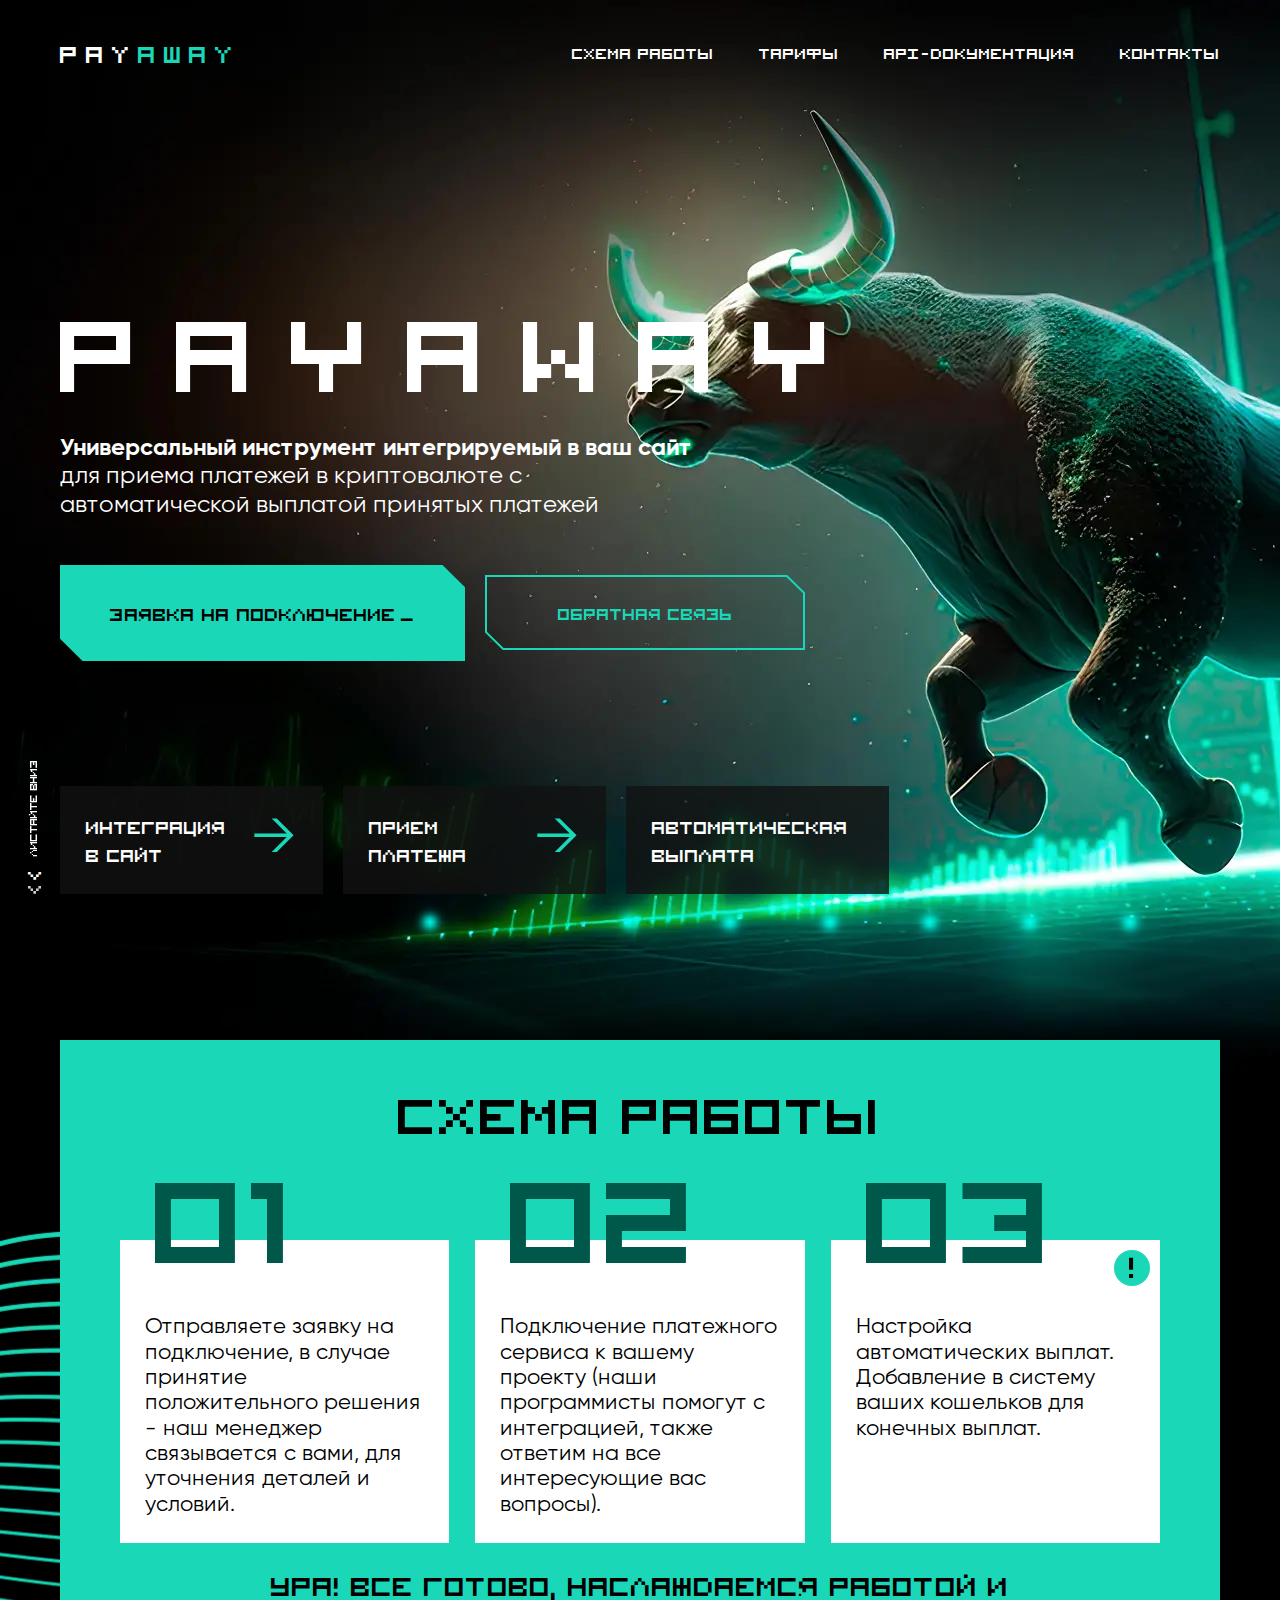
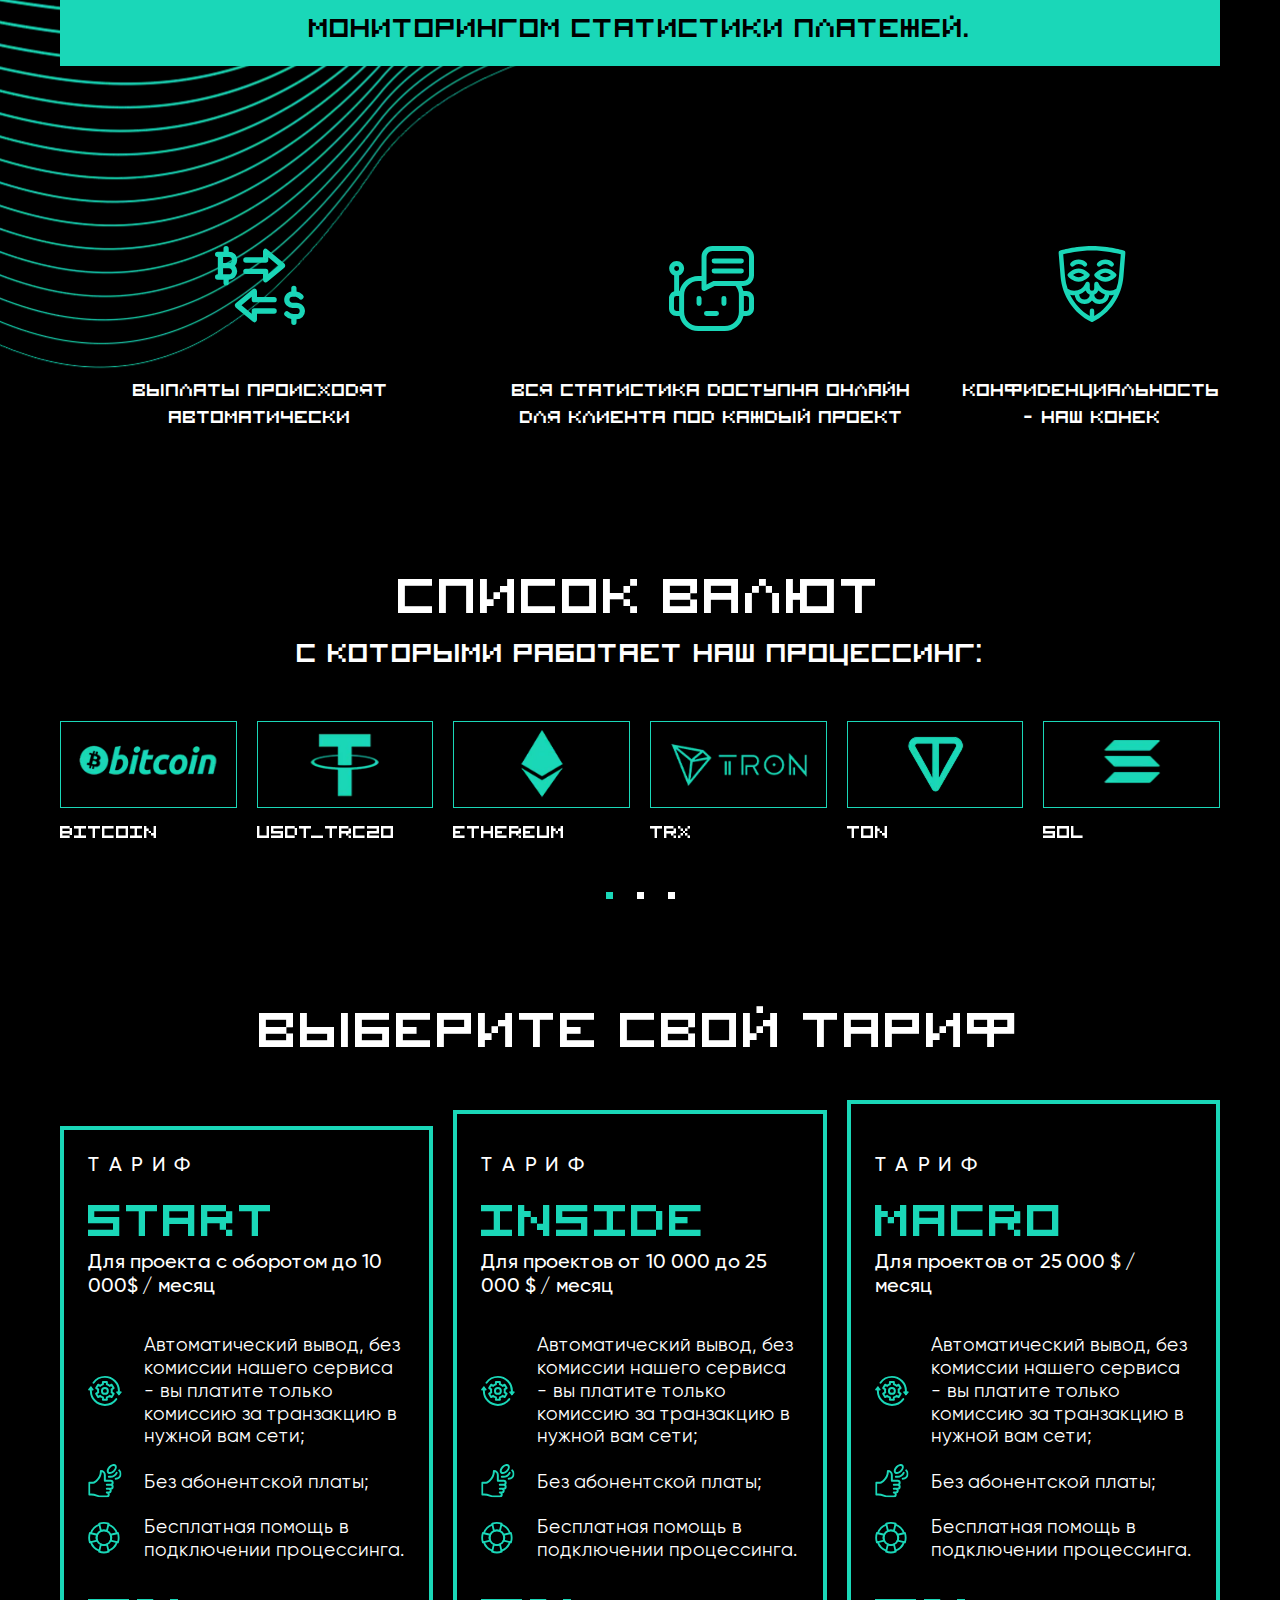
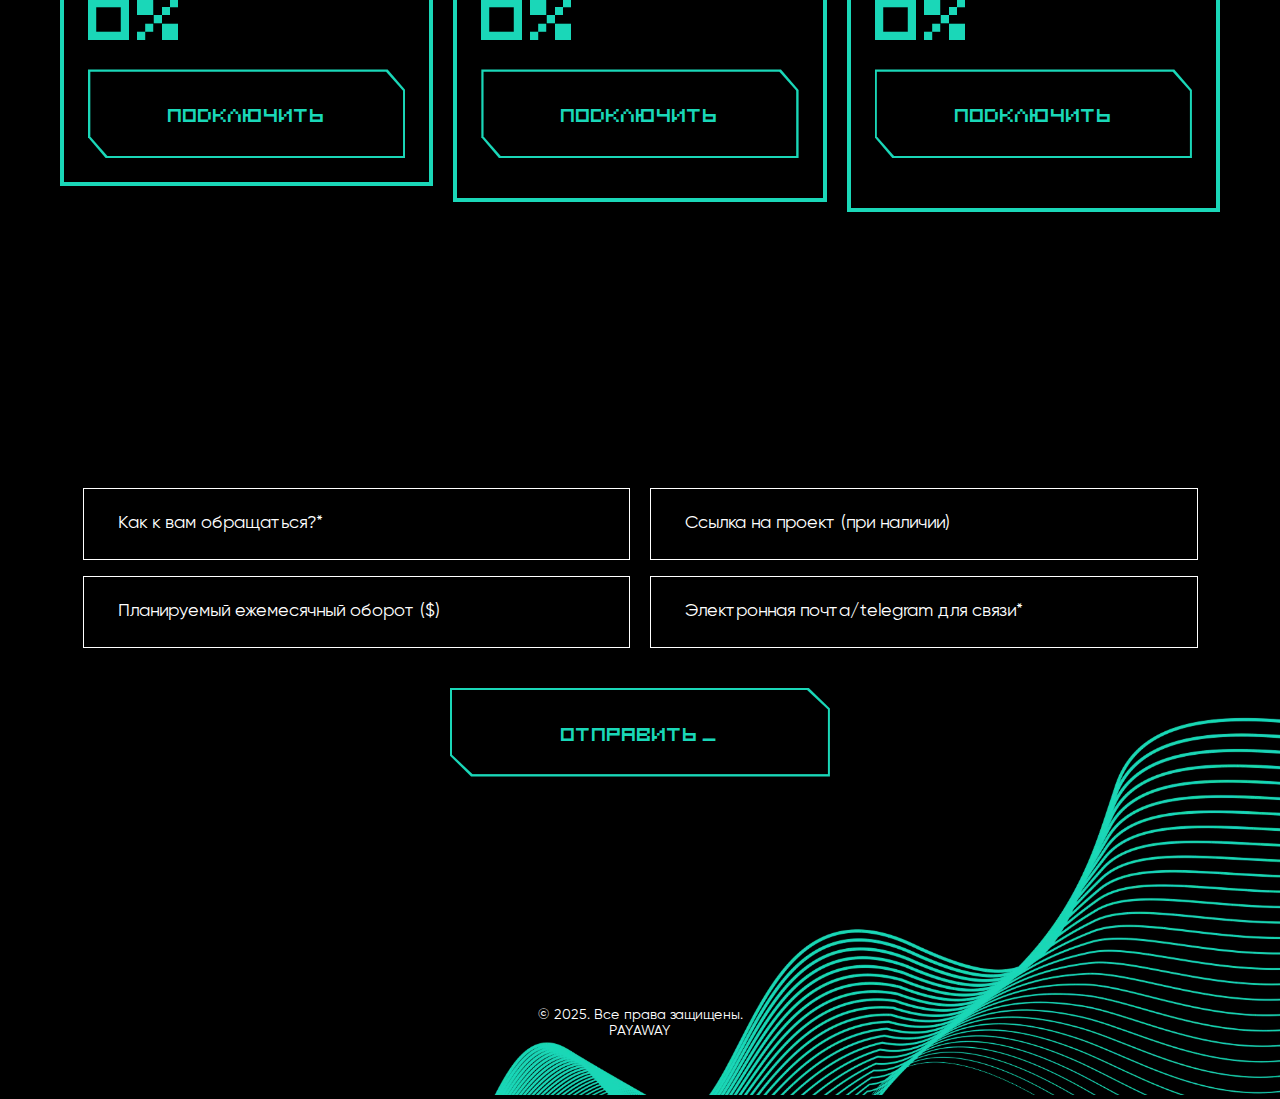
==== commit d876dd42: "comment5" ====
--- a/index.html
+++ b/index.html
@@ -29,7 +29,7 @@
                 <ul class="header__menu-list">
                     <li class="header__menu-item"><a href="#scheme">Схема работы</a></li>
                     <li class="header__menu-item"><a href="#tariffs">Тарифы</a></li>
-                    <li class="header__menu-item"><a href="">API-документация</a></li>
+                    <li class="header__menu-item"><a href="api.html">API-документация</a></li>
                     <li class="header__menu-item"><a href="">Контакты</a></li>
                 </ul>
             </div>
--- a/css/style.min.css
+++ b/css/style.min.css
@@ -1,2 +1,2 @@
-@font-face{font-family:Gilroy;font-weight:300;src:url(../fonts/Gilroy-Light.woff) format("woff")}@font-face{font-family:Gilroy;font-weight:300;src:url(../fonts/Gilroy-Light.woff2) format("woff2")}@font-face{font-family:Gilroy;font-weight:400;src:url(../fonts/Gilroy-Regular.woff) format("woff")}@font-face{font-family:Gilroy;font-weight:400;src:url(../fonts/Gilroy-Regular.woff2) format("woff2")}@font-face{font-family:"Visitor Rus";font-weight:400;src:url("../fonts/Visitor Rus.woff") format("woff")}@font-face{font-family:"Visitor Rus";font-weight:400;src:url("../fonts/Visitor Rus.woff2") format("woff2")}@font-face{font-family:Gilroy;font-weight:500;src:url(../fonts/Gilroy-Medium.woff) format("woff")}@font-face{font-family:Gilroy;font-weight:500;src:url(../fonts/Gilroy-Medium.woff2) format("woff2")}@font-face{font-family:Gilroy;font-weight:600;src:url(../fonts/Gilroy-Semibold.woff) format("woff")}@font-face{font-family:Gilroy;font-weight:600;src:url(../fonts/Gilroy-Semibold.woff2) format("woff2")}@font-face{font-family:Gilroy;font-weight:700;src:url(../fonts/Gilroy-Bold.woff) format("woff")}@font-face{font-family:Gilroy;font-weight:700;src:url(../fonts/Gilroy-Bold.woff2) format("woff2")}@font-face{font-family:AKONY;font-weight:700;src:url(../fonts/AKONY.woff) format("woff")}@font-face{font-family:AKONY;font-weight:700;src:url(../fonts/AKONY.woff2) format("woff2")}*,::after,::before{-webkit-box-sizing:inherit;box-sizing:inherit}*{-webkit-box-sizing:border-box;box-sizing:border-box}a,body,div,form,h1,h2,h3,h4,h5,label,li,p,ul{margin:0;padding:0;border:0;text-decoration:none;line-height:1;-webkit-box-sizing:border-box;box-sizing:border-box}button,input,textarea{outline:0!important}button{border:none;cursor:pointer;-webkit-transition:.3s;-o-transition:.3s;transition:.3s}.btn{display:-webkit-box;display:-ms-flexbox;display:flex;-webkit-box-pack:center;-ms-flex-pack:center;justify-content:center;-webkit-box-align:center;-ms-flex-align:center;align-items:center}input:active,input[type=checkbox]:focus,input[type=file]:focus,input[type=radio]:focus,input[type=text]:focus{outline:0!important}html{height:100%;scroll-behavior:smooth;-webkit-box-sizing:border-box;box-sizing:border-box}body{height:100%;background:#000;font-family:Gilroy,sans-serif;font-weight:400;overflow-x:hidden}.fixed-body{overflow:hidden}h1,h2,h3,h4,h5,h6,img,p{margin:0;padding:0;height:auto;-o-object-fit:cover;object-fit:cover}h1,h2,h3,h4,h5,h6{font-weight:400}a{color:inherit;text-decoration:none;-webkit-transition:.3s;-o-transition:.3s;transition:.3s}li,ul{margin:0;padding:0;list-style:none}.container{max-width:1740px;padding:0 60px;margin:0 auto}@media screen and (max-width:1200px){.container{padding:0 30px}}@media screen and (max-width:992px){.container{padding:0 20px}}@media screen and (max-width:576px){.container{padding:0 15px}}.header{position:absolute;z-index:5;top:0;left:0;width:100%;padding:34px 0;color:#fff}.header__inner{display:-webkit-box;display:-ms-flexbox;display:flex;-webkit-box-pack:justify;-ms-flex-pack:justify;justify-content:space-between;-webkit-box-align:center;-ms-flex-align:center;align-items:center;gap:45px}.header__logo{-ms-flex-negative:0;flex-shrink:0;font-family:"Visitor Rus";font-size:32px;line-height:115%;letter-spacing:7.04px}.header__logo span{color:#1ad7b8}.header__menu-list{display:-webkit-box;display:-ms-flexbox;display:flex;-webkit-box-align:center;-ms-flex-align:center;align-items:center;gap:45px}.header__menu-item a{position:relative;font-family:"Visitor Rus";font-size:20px;line-height:115%}.header__menu-item a:after{content:"//////";position:absolute;top:-65px;left:0;display:inline-block;font-family:AKONY;font-size:61px;line-height:100%;font-weight:700;color:#1ad7b8;opacity:0;pointer-events:none;-webkit-transition:.125s;-o-transition:.125s;transition:.125s}.header__menu .active a:after,.header__menu-item a:hover:after{opacity:1}.header__menu .header__logo,.header__menu-close{display:none}.header2 .header__menu-list{color:#000}.burger{position:relative;width:31px;height:24px;display:none;cursor:pointer}.burger span{position:absolute;left:0;width:100%;height:2px;background:#fff;border-radius:5px}.burger span:nth-child(1){top:0}.burger span:nth-child(2){top:50%;-webkit-transform:translate(0,-50%);-ms-transform:translate(0,-50%);transform:translate(0,-50%)}.burger span:nth-child(3){bottom:0}@media screen and (max-width:992px){.header{padding:26px 0}.header__menu{position:fixed;z-index:10;top:0;left:0;width:100%;height:100%;background:rgba(0,0,0,.95);padding:150px 15px 50px;opacity:0;pointer-events:none;-webkit-transition:.3s;-o-transition:.3s;transition:.3s;overflow-y:auto}.header__menu--active{opacity:1;pointer-events:auto}.header__menu-list{-webkit-box-orient:vertical;-webkit-box-direction:normal;-ms-flex-direction:column;flex-direction:column}.header__menu-item a:hover{color:#1ad7b8}.header__menu-item a:after{display:none}.header__menu-close{position:absolute;top:15px;right:15px;width:29px;display:block;cursor:pointer}.header__menu-close img{width:100%}.header__menu .header__logo{position:absolute;top:15px;left:50%;-webkit-transform:translate(-50%,0);-ms-transform:translate(-50%,0);transform:translate(-50%,0);display:block}.header2 .header__menu-list{color:#fff}.header2 .burger span{background:#000}.burger{display:block}.modal__dialog{margin:0 auto;max-width:calc(100% - 30px)}}@media screen and (max-width:576px){.header{padding:15px 0}.header__logo{font-size:20px;letter-spacing:4.4px}.header__menu-list{gap:30px}}.api-body{position:relative;background:#fff}.api-body:after{content:"";position:fixed;top:0;left:0;width:calc((100vw - 1740px)/ 2 + 330px);height:100%;background:#000;pointer-events:none}.wrapper{position:relative;overflow:hidden}.h2{font-family:"Visitor Rus";font-size:70px;line-height:115%}.h3{font-family:"Visitor Rus";font-size:48px;line-height:115%}.btn-blue__outline{position:relative;background:#1ad7b8;-webkit-clip-path:polygon(0 0,94.427% 0,99.979% 23.147%,99.979% 99.455%,5.552% 99.455%,0 76.308%,0 0);clip-path:polygon(0 0,94.427% 0,99.979% 23.147%,99.979% 99.455%,5.552% 99.455%,0 76.308%,0 0);color:#1ad7b8}.btn-blue__outline:hover{color:#000}.btn-blue__outline:hover:after{opacity:0}.btn-blue__outline:after{content:"";position:absolute;top:50%;left:50%;-webkit-transform:translate(-50%,-50%);-ms-transform:translate(-50%,-50%);transform:translate(-50%,-50%);width:calc(100% - 4px);height:calc(100% - 4px);background:#000;-webkit-clip-path:polygon(0 0,94.427% 0,99.979% 23.147%,99.979% 99.455%,5.552% 99.455%,0 76.308%,0 0);clip-path:polygon(0 0,94.427% 0,99.979% 23.147%,99.979% 99.455%,5.552% 99.455%,0 76.308%,0 0);pointer-events:none;-webkit-transition:.3s;-o-transition:.3s;transition:.3s}.btn-blue__outline span{position:relative;z-index:2;font-family:"Visitor Rus"}.modal{position:fixed;z-index:1000;left:0;top:0;width:100%;height:100vh;background:#000;-webkit-backdrop-filter:blur(20px);backdrop-filter:blur(20px);padding:150px 0;color:#fff;opacity:0;pointer-events:none;overflow-y:auto}.modal--active{opacity:1;pointer-events:unset}@media screen and (min-width:993px){.modal{text-align:center}.modal:before{display:inline-block;vertical-align:middle;content:" ";height:100%}.modal__dialog{display:inline-block;text-align:left;vertical-align:middle}}.modal__dialog{position:relative;max-width:calc(100% - 30px);width:100%;margin:0 auto}.modal__logo{position:absolute;top:66px;left:50%;-webkit-transform:translate(-50%,0);-ms-transform:translate(-50%,0);transform:translate(-50%,0);-ms-flex-negative:0;flex-shrink:0;font-family:"Visitor Rus";font-size:32px;line-height:115%;letter-spacing:7.04px}.modal__logo span{color:#1ad7b8}.modal__close{position:absolute;top:20px;right:20px;width:58px;background:rgba(0,0,0,0);padding:0}.modal__close svg{width:100%;height:auto}.modal__content{position:relative;z-index:3}.modal__title{text-align:center}.modal__icon{width:100px;margin:0 auto 12px}.modal__icon img{width:100%}.modal .form-group--active .input-placeholder{display:none}@-webkit-keyframes sprite{0%{opacity:1;-webkit-transform:translateX(0) translateY(0);transform:translateX(0) translateY(0)}50%{opacity:1;-webkit-transform:translateX(5px) translateY(-156px);transform:translateX(5px) translateY(-156px)}100%{opacity:0;-webkit-transform:translateX(0) translateY(-209px);transform:translateX(0) translateY(-209px)}}@keyframes sprite{0%{opacity:1;-webkit-transform:translateX(0) translateY(0);transform:translateX(0) translateY(0)}50%{opacity:1;-webkit-transform:translateX(5px) translateY(-156px);transform:translateX(5px) translateY(-156px)}100%{opacity:0;-webkit-transform:translateX(0) translateY(-209px);transform:translateX(0) translateY(-209px)}}@-webkit-keyframes sprite2{0%{opacity:1;-webkit-transform:translateX(0) translateY(0);transform:translateX(0) translateY(0)}52%{opacity:1;-webkit-transform:translateX(5px) translateY(-156px);transform:translateX(5px) translateY(-156px)}100%{opacity:0;-webkit-transform:translateX(-33px) translateY(-219px);transform:translateX(-33px) translateY(-219px)}}@keyframes sprite2{0%{opacity:1;-webkit-transform:translateX(0) translateY(0);transform:translateX(0) translateY(0)}52%{opacity:1;-webkit-transform:translateX(5px) translateY(-156px);transform:translateX(5px) translateY(-156px)}100%{opacity:0;-webkit-transform:translateX(-33px) translateY(-219px);transform:translateX(-33px) translateY(-219px)}}@-webkit-keyframes sprite3{0%{opacity:1;-webkit-transform:translateX(0) translateY(0);transform:translateX(0) translateY(0)}50%{opacity:1;-webkit-transform:translateX(5px) translateY(-180px);transform:translateX(5px) translateY(-180px)}100%{opacity:0;-webkit-transform:translateX(-33px) translateY(-260px);transform:translateX(-33px) translateY(-260px)}}@keyframes sprite3{0%{opacity:1;-webkit-transform:translateX(0) translateY(0);transform:translateX(0) translateY(0)}50%{opacity:1;-webkit-transform:translateX(5px) translateY(-180px);transform:translateX(5px) translateY(-180px)}100%{opacity:0;-webkit-transform:translateX(-33px) translateY(-260px);transform:translateX(-33px) translateY(-260px)}}@-webkit-keyframes sprite4{0%{opacity:1;-webkit-transform:translateX(0) translateY(0);transform:translateX(0) translateY(0)}50%{opacity:1;-webkit-transform:translateX(5px) translateY(-200px);transform:translateX(5px) translateY(-200px)}100%{opacity:0;-webkit-transform:translateX(-33px) translateY(-419px);transform:translateX(-33px) translateY(-419px)}}@keyframes sprite4{0%{opacity:1;-webkit-transform:translateX(0) translateY(0);transform:translateX(0) translateY(0)}50%{opacity:1;-webkit-transform:translateX(5px) translateY(-200px);transform:translateX(5px) translateY(-200px)}100%{opacity:0;-webkit-transform:translateX(-33px) translateY(-419px);transform:translateX(-33px) translateY(-419px)}}@media screen and (max-width:1740px){.api-body:after{width:330px}}@media screen and (max-width:1200px){.api-body:after{width:300px}.h2{font-size:48px}.h3{font-size:32px}.modal__close{width:40px}}@media screen and (max-width:992px){.api-body:after{width:290px}.h2,.h3{font-size:24px}.modal__icon{width:60px}@-webkit-keyframes sprite{0%{opacity:1;-webkit-transform:translateX(0) translateY(0);transform:translateX(0) translateY(0)}50%{opacity:1;-webkit-transform:translateX(5px) translateY(-106px);transform:translateX(5px) translateY(-106px)}100%{opacity:0;-webkit-transform:translateX(0) translateY(-150px);transform:translateX(0) translateY(-150px)}}@keyframes sprite{0%{opacity:1;-webkit-transform:translateX(0) translateY(0);transform:translateX(0) translateY(0)}50%{opacity:1;-webkit-transform:translateX(5px) translateY(-106px);transform:translateX(5px) translateY(-106px)}100%{opacity:0;-webkit-transform:translateX(0) translateY(-150px);transform:translateX(0) translateY(-150px)}}@-webkit-keyframes sprite2{0%{opacity:1;-webkit-transform:translateX(0) translateY(0);transform:translateX(0) translateY(0)}52%{opacity:1;-webkit-transform:translateX(5px) translateY(-106px);transform:translateX(5px) translateY(-106px)}100%{opacity:0;-webkit-transform:translateX(-23px) translateY(-150px);transform:translateX(-23px) translateY(-150px)}}@keyframes sprite2{0%{opacity:1;-webkit-transform:translateX(0) translateY(0);transform:translateX(0) translateY(0)}52%{opacity:1;-webkit-transform:translateX(5px) translateY(-106px);transform:translateX(5px) translateY(-106px)}100%{opacity:0;-webkit-transform:translateX(-23px) translateY(-150px);transform:translateX(-23px) translateY(-150px)}}@-webkit-keyframes sprite3{0%{opacity:1;-webkit-transform:translateX(0) translateY(0);transform:translateX(0) translateY(0)}50%{opacity:1;-webkit-transform:translateX(5px) translateY(-120px);transform:translateX(5px) translateY(-120px)}100%{opacity:0;-webkit-transform:translateX(-23px) translateY(-200px);transform:translateX(-23px) translateY(-200px)}}@keyframes sprite3{0%{opacity:1;-webkit-transform:translateX(0) translateY(0);transform:translateX(0) translateY(0)}50%{opacity:1;-webkit-transform:translateX(5px) translateY(-120px);transform:translateX(5px) translateY(-120px)}100%{opacity:0;-webkit-transform:translateX(-23px) translateY(-200px);transform:translateX(-23px) translateY(-200px)}}@-webkit-keyframes sprite4{0%{opacity:1;-webkit-transform:translateX(0) translateY(0);transform:translateX(0) translateY(0)}50%{opacity:1;-webkit-transform:translateX(5px) translateY(-150px);transform:translateX(5px) translateY(-150px)}100%{opacity:0;-webkit-transform:translateX(-23px) translateY(-259px);transform:translateX(-23px) translateY(-259px)}}@keyframes sprite4{0%{opacity:1;-webkit-transform:translateX(0) translateY(0);transform:translateX(0) translateY(0)}50%{opacity:1;-webkit-transform:translateX(5px) translateY(-150px);transform:translateX(5px) translateY(-150px)}100%{opacity:0;-webkit-transform:translateX(-23px) translateY(-259px);transform:translateX(-23px) translateY(-259px)}}}@media screen and (max-width:768px){.header2 .header__logo{color:#000}.api-body:after{display:none}}@media screen and (max-width:576px){.modal{padding:100px 0}.modal__logo{top:28px;font-size:20px}}@media screen and (max-width:450px){@-webkit-keyframes sprite{0%{opacity:1;-webkit-transform:translateX(0) translateY(0);transform:translateX(0) translateY(0)}50%{opacity:1;-webkit-transform:translateX(5px) translateY(-80px);transform:translateX(5px) translateY(-80px)}100%{opacity:0;-webkit-transform:translateX(0) translateY(-120px);transform:translateX(0) translateY(-120px)}}@keyframes sprite{0%{opacity:1;-webkit-transform:translateX(0) translateY(0);transform:translateX(0) translateY(0)}50%{opacity:1;-webkit-transform:translateX(5px) translateY(-80px);transform:translateX(5px) translateY(-80px)}100%{opacity:0;-webkit-transform:translateX(0) translateY(-120px);transform:translateX(0) translateY(-120px)}}@-webkit-keyframes sprite2{0%{opacity:1;-webkit-transform:translateX(0) translateY(0);transform:translateX(0) translateY(0)}52%{opacity:1;-webkit-transform:translateX(5px) translateY(-80px);transform:translateX(5px) translateY(-80px)}100%{opacity:0;-webkit-transform:translateX(-16px) translateY(-120px);transform:translateX(-16px) translateY(-120px)}}@keyframes sprite2{0%{opacity:1;-webkit-transform:translateX(0) translateY(0);transform:translateX(0) translateY(0)}52%{opacity:1;-webkit-transform:translateX(5px) translateY(-80px);transform:translateX(5px) translateY(-80px)}100%{opacity:0;-webkit-transform:translateX(-16px) translateY(-120px);transform:translateX(-16px) translateY(-120px)}}@-webkit-keyframes sprite3{0%{opacity:1;-webkit-transform:translateX(0) translateY(0);transform:translateX(0) translateY(0)}50%{opacity:1;-webkit-transform:translateX(5px) translateY(-80px);transform:translateX(5px) translateY(-80px)}100%{opacity:0;-webkit-transform:translateX(-16px) translateY(-150px);transform:translateX(-16px) translateY(-150px)}}@keyframes sprite3{0%{opacity:1;-webkit-transform:translateX(0) translateY(0);transform:translateX(0) translateY(0)}50%{opacity:1;-webkit-transform:translateX(5px) translateY(-80px);transform:translateX(5px) translateY(-80px)}100%{opacity:0;-webkit-transform:translateX(-16px) translateY(-150px);transform:translateX(-16px) translateY(-150px)}}@-webkit-keyframes sprite4{0%{opacity:1;-webkit-transform:translateX(0) translateY(0);transform:translateX(0) translateY(0)}50%{opacity:1;-webkit-transform:translateX(5px) translateY(-120px);transform:translateX(5px) translateY(-120px)}100%{opacity:0;-webkit-transform:translateX(-16px) translateY(-200px);transform:translateX(-16px) translateY(-200px)}}@keyframes sprite4{0%{opacity:1;-webkit-transform:translateX(0) translateY(0);transform:translateX(0) translateY(0)}50%{opacity:1;-webkit-transform:translateX(5px) translateY(-120px);transform:translateX(5px) translateY(-120px)}100%{opacity:0;-webkit-transform:translateX(-16px) translateY(-200px);transform:translateX(-16px) translateY(-200px)}}}.main{position:relative;background-image:url(../img/main-bg.webp);background-repeat:no-repeat;background-position:center;background-size:cover;padding:260px 0 186px;color:#fff}.main__inner{position:relative;z-index:3}.main__title{font-family:"Visitor Rus";font-size:144px;line-height:115%;letter-spacing:31.68px}.main__text{max-width:645px;font-size:24px;line-height:120%;margin-top:8px}.main__text span{font-weight:700}.main__btns{display:-webkit-box;display:-ms-flexbox;display:flex;-webkit-box-align:center;-ms-flex-align:center;align-items:center;gap:20px;margin-top:45px}.main__btn{width:405px;height:96px;background-image:url(../img/btn-blue__bg.svg);background-repeat:no-repeat;background-position:center;background-size:cover;background-color:rgba(0,0,0,0);padding:10px 20px;color:#000}.main__btn:hover{background-image:url(../img/btn-transparent__bg.svg);color:#1ad7b8}.main__btn span{font-family:"Visitor Rus";font-size:24px;line-height:115%}.main__btn2{width:320px;height:75px;background-image:url(../img/btn-transparent__bg2.svg);background-repeat:no-repeat;background-position:center;background-size:cover;background-color:rgba(0,0,0,0);padding:5px 15px;color:#1ad7b8}.main__btn2:hover{background-image:url(../img/btn-blue__bg2.svg);color:#000}.main__btn2 span{font-family:"Visitor Rus";font-size:22px;line-height:115%}.main__items{display:inline-grid;grid-template-columns:repeat(3,calc(33.3333333333% - 13.3333333333px));gap:20px;margin-top:125px}.main__item{max-width:263px;display:-webkit-box;display:-ms-flexbox;display:flex;-webkit-box-pack:justify;-ms-flex-pack:justify;justify-content:space-between;-webkit-box-align:center;-ms-flex-align:center;align-items:center;gap:16px;background:rgba(18,18,18,.8);padding:26px}.main__item-text{font-family:"Visitor Rus";font-size:24px;line-height:115%}.main__item-arrow{-ms-flex-negative:0;flex-shrink:0;font-size:56px;line-height:100%;color:#1ad7b8}.main .scroll-down{position:absolute;top:760px;left:47px;display:-webkit-box;display:-ms-flexbox;display:flex;-webkit-box-orient:vertical;-webkit-box-direction:normal;-ms-flex-direction:column;flex-direction:column;-webkit-box-align:stretch;-ms-flex-align:stretch;align-items:stretch;gap:16px}.main .scroll-down__text{-webkit-transform:rotate(-180deg);-ms-transform:rotate(-180deg);transform:rotate(-180deg);-webkit-writing-mode:vertical-rl;-ms-writing-mode:tb-rl;writing-mode:vertical-rl;font-family:"Visitor Rus";font-size:14px;line-height:115%}.main .scroll-down__arrows{display:-webkit-box;display:-ms-flexbox;display:flex;-webkit-writing-mode:vertical-rl;-ms-writing-mode:tb-rl;writing-mode:vertical-rl;font-family:"Visitor Rus";font-size:26px;line-height:100%;letter-spacing:5.72px}.main .sprites{position:absolute;right:0;bottom:0;pointer-events:none}.main .sprite{position:absolute;z-index:2;right:800px;bottom:100px;width:100px;-webkit-animation:2.4s linear infinite sprite;animation:2.4s linear infinite sprite;pointer-events:none}.main .sprite img{width:100%}.main .sprite2{position:absolute;z-index:2;right:600px;bottom:100px;width:100px;-webkit-animation:2.1s linear infinite sprite2;animation:2.1s linear infinite sprite2;pointer-events:none}.main .sprite2 img{width:100%}.main .sprite3{position:absolute;z-index:2;right:500px;bottom:100px;width:100px;-webkit-animation:7.8s linear infinite sprite3;animation:7.8s linear infinite sprite3;pointer-events:none}.main .sprite3 img{width:100%}.main .sprite4{position:absolute;z-index:2;right:400px;bottom:100px;width:100px;-webkit-animation:5s linear infinite sprite4;animation:5s linear infinite sprite4;pointer-events:none}.main .sprite4 img{width:100%}.main .sprite5{position:absolute;z-index:2;right:300px;bottom:100px;width:100px;-webkit-animation:3s linear infinite sprite;animation:3s linear infinite sprite;pointer-events:none}.main .sprite5 img{width:100%}.main .sprite6{position:absolute;z-index:2;right:200px;bottom:100px;width:100px;-webkit-animation:4s linear infinite sprite2;animation:4s linear infinite sprite2;pointer-events:none}.main .sprite6 img{width:100%}.main .sprite7{position:absolute;z-index:2;right:100px;bottom:100px;width:100px;-webkit-animation:6s linear infinite sprite2;animation:6s linear infinite sprite2;pointer-events:none}.main .sprite7 img{width:100%}.scheme{position:relative;z-index:2;padding-bottom:90px;color:#000;margin-top:-40px}.scheme__inner{position:relative}.scheme__wrap{position:relative;z-index:2;background:#1ad7b8;padding:30px 60px 20px}.scheme__title{position:relative;text-align:center}.scheme__items{display:grid;grid-template-columns:repeat(3,calc(33.3333333333% - 17.3333333333px));gap:26px;margin-top:90px}.scheme__item{position:relative;background:#fff;padding:75px 25px 25px}.scheme__item-number{position:absolute;top:-115px;left:35px;font-family:"Visitor Rus";font-size:163px;line-height:100%;color:#00584a}.scheme__item-text{font-size:22px;line-height:115%}.scheme__item-info{position:absolute;top:10px;right:10px}.scheme__item-info:hover .scheme__info-hide{opacity:1;pointer-events:auto}.scheme__info-show{width:36px;height:36px;display:-webkit-box;display:-ms-flexbox;display:flex;-webkit-box-pack:center;-ms-flex-pack:center;justify-content:center;-webkit-box-align:center;-ms-flex-align:center;align-items:center;background:#1ad7b8;border-radius:50%;cursor:pointer}.scheme__info-hide{position:absolute;right:0;bottom:100%;width:200px;background:#000;padding:10px 20px;font-size:14px;line-height:115%;color:#fff;opacity:0;pointer-events:none}.scheme__subtitle{max-width:915px;text-align:center;font-family:"Visitor Rus";font-size:36px;line-height:115%;margin:20px auto 0}.scheme__line{position:absolute;top:-74px;left:0;width:108px;height:calc(100% + 124px);background:#1ad7b8;pointer-events:none}.scheme__line2{position:absolute;top:-25px;left:5%;width:291px;height:calc(100% + 25px);background:#1ad7b8;pointer-events:none}.scheme__line3{position:absolute;top:-57px;left:22%;width:72px;height:calc(100% + 114px);background:#1ad7b8;pointer-events:none}.scheme__line4{position:absolute;top:-25px;left:35%;width:31px;height:calc(100% + 25px);background:#1ad7b8;pointer-events:none}.scheme__line5{position:absolute;top:-60px;left:38%;width:44px;height:calc(100% + 88px);background:#1ad7b8;pointer-events:none}.scheme__line6{position:absolute;top:-107px;right:35%;width:80px;height:calc(100% + 107px);background:#1ad7b8;pointer-events:none}.scheme__line7{position:absolute;top:-74px;right:33%;width:36px;height:calc(100% + 74px);background:#1ad7b8;pointer-events:none}.scheme__line8{position:absolute;top:-32px;right:11%;width:381px;height:calc(100% + 32px);background:#1ad7b8;pointer-events:none}.scheme__line9{position:absolute;top:-135px;right:0;width:201px;height:calc(100% + 165px);background:#1ad7b8;pointer-events:none}.scheme__img{position:absolute;top:20px;left:0;width:870px;pointer-events:none}.scheme__img img{width:100%}.scheme__img img:nth-child(2){display:none}.info{padding:90px 0 60px;color:#fff}.info__items{max-width:1250px;display:-webkit-box;display:-ms-flexbox;display:flex;-webkit-box-pack:justify;-ms-flex-pack:justify;justify-content:space-between;gap:32px;margin:0 auto}.info__item{max-width:400px;display:-webkit-box;display:-ms-flexbox;display:flex;-webkit-box-orient:vertical;-webkit-box-direction:normal;-ms-flex-direction:column;flex-direction:column;-webkit-box-align:center;-ms-flex-align:center;align-items:center;text-align:center}.info__item-icon{max-width:90px;height:90px;margin:0 auto}.info__item-icon img{max-width:100%;max-height:100%}.info__item-text{font-family:"Visitor Rus";font-size:24px;line-height:115%;margin-top:38px}.currencies{padding:60px 0 40px;color:#fff}.currencies__title{text-align:center}.currencies__subtitle{text-align:center;font-family:"Visitor Rus";font-size:36px;line-height:115%}.currencies__slider{position:relative;padding-bottom:60px;margin-top:50px}.currencies .swiper-pagination{bottom:0}.currencies .swiper-pagination-bullet{width:7px;height:7px;background:#fff;border-radius:0;margin:0 12px!important;opacity:1!important}.currencies .swiper-pagination-bullet-active{background:#1ad7b8}.currency-card__img{position:relative;display:-webkit-box;display:-ms-flexbox;display:flex;-webkit-box-pack:center;-ms-flex-pack:center;justify-content:center;-webkit-box-align:center;-ms-flex-align:center;align-items:center;border:1px solid #1ad7b8;padding-bottom:48%}.currency-card__img img{position:absolute;top:50%;left:50%;-webkit-transform:translate(-50%,-50%);-ms-transform:translate(-50%,-50%);transform:translate(-50%,-50%);max-width:80%;max-height:80%}.currency-card__text{font-family:"Visitor Rus";font-size:32px;line-height:115%;margin-top:8px}.tariffs{padding:40px 0 80px;color:#fff}.tariffs__title{text-align:center}.tariffs__cards{display:grid;grid-template-columns:repeat(3,calc(33.3333333333% - 13.3333333333px));-webkit-box-align:center;-ms-flex-align:center;align-items:center;gap:20px;margin-top:36px}.tariff-card{border:4.5px solid #1ad7b8;-webkit-transition:.3s;-o-transition:.3s;transition:.3s}.tariff-card:hover{background:#fff;border-color:#fff;color:#000}.tariff-card:hover .tariff-card__title{opacity:.5}.tariff-card:hover .tariff-card__btn:after{opacity:0}.tariff-card:hover .tariff-card__btn span{color:#000}.tariff-card:nth-child(1){padding:24px}.tariff-card:nth-child(2){padding:40px 24px}.tariff-card:nth-child(3){padding:50px 24px}.tariff-card__title{font-size:20px;line-height:120%;font-weight:500;text-transform:uppercase;letter-spacing:9.6px}.tariff-card__name{font-family:"Visitor Rus";font-size:64px;line-height:115%;color:#1ad7b8}.tariff-card__price{font-size:20px;line-height:120%;font-weight:500}.tariff-card__list{display:grid;grid-template-columns:100%;gap:15px;margin-top:36px}.tariff-card__list li{display:-webkit-box;display:-ms-flexbox;display:flex;-webkit-box-align:center;-ms-flex-align:center;align-items:center;gap:22px}.tariff-card__list li i{width:34px;-ms-flex-negative:0;flex-shrink:0}.tariff-card__list li i img{max-width:100%}.tariff-card__list li span{font-size:19px;line-height:120%}.tariff-card__percent{font-family:"Visitor Rus";font-size:84px;line-height:115%;color:#1ad7b8}.tariff-card__btn{max-width:380px;width:100%;height:89px;padding:5px;margin-top:10px}.tariff-card__btn span{font-size:26px}.connection{padding:80px 0 170px;color:#fff}.connection__title{text-align:center}.connection__form{max-width:1115px;margin:35px auto 0}.connection__form-grid{display:grid;grid-template-columns:repeat(2,calc(50% - 10px));gap:16px 20px}.connection__form-group{position:relative;overflow:hidden}.connection__form-group input{width:100%;height:72px;background:rgba(0,0,0,0);border:1px solid #fff;padding:0 35px;font-size:18px;line-height:120%;color:#fff}.connection__form-group input::-webkit-input-placeholder{color:#fff}.connection__form-group input::-moz-placeholder{color:#fff}.connection__form-group input:-ms-input-placeholder{color:#fff}.connection__form-group input::-ms-input-placeholder{color:#fff}.connection__form-group input::placeholder{color:#fff}.connection__form-group input:focus{background:#fff;color:#010101}.connection__form-group input:focus~.input-placeholder{color:#010101}.connection__form-group .input-placeholder{position:absolute;top:50%;left:35px;-webkit-transform:translate(0,-50%);-ms-transform:translate(0,-50%);transform:translate(0,-50%);width:100%;font-size:18px;line-height:120%;white-space:nowrap;color:#fff;pointer-events:none}.connection__form-btn{max-width:380px;width:100%;height:89px;padding:5px;margin:40px auto 0}.connection__form-btn span{font-size:26px}.connection .form-group--active .input-placeholder{display:none}@media screen and (max-width:1800px){.main .scroll-down{left:24px}}@media screen and (max-width:1400px){.currency-card__text{font-size:24px}}@media screen and (max-width:1200px){.main{padding:200px 0 160px}.main__title{font-size:102px;letter-spacing:22.44px}.main__text{max-width:460px;font-size:17px}.main__btns{gap:15px;margin-top:30px}.main__btn{width:290px;height:68px}.main__btn span{font-size:17px}.main__btn2{width:230px;height:54px}.main__btn2 span{font-size:16px}.main__items{grid-template-columns:repeat(3,calc(33.3333333333% - 10px));gap:15px;margin-top:50px}.main__item{max-width:178px;padding:18px}.main__item-text{font-size:16px}.main__item-arrow{font-size:38px}.main .scroll-down{display:none}.main .sprites{width:100%;height:0}.main .sprite{right:58%;bottom:20px;width:60px}.main .sprite2{right:50%;bottom:50px;width:60px}.main .sprite3{right:42%;bottom:40px;width:60px}.main .sprite4{right:35%;bottom:50px;width:60px}.main .sprite5{right:20%;bottom:30px;width:60px}.main .sprite6{right:14%;bottom:20px;width:60px}.main .sprite7{right:5%;bottom:50px;width:60px}.scheme__wrap{padding:20px}.scheme__items{margin-top:40px}.scheme__item{padding:35px 15px 15px}.scheme__item-number{top:-40px;font-size:64px}.scheme__item-text{font-size:16px}.scheme__item-info{top:10px;right:10px}.scheme__info-show{width:24px;height:24px}.scheme__info-show img{width:3px}.scheme__info-hide{padding:8px 16px;font-size:12px}.scheme__subtitle{max-width:400px;font-size:20px}.scheme__line{top:-24px;width:36px;height:calc(100% + 38px)}.scheme__line2{top:-8px;width:97px;height:calc(100% + 8px)}.scheme__line3{top:-18px;width:24px;height:calc(100% + 18px)}.scheme__line4{top:-8px;width:10px;height:calc(100% + 8px)}.scheme__line5{top:-18px;width:15px;height:calc(100% + 24px)}.scheme__line6{top:-35px;width:27px;height:calc(100% + 35px)}.scheme__line7{top:-24px;width:12px;height:calc(100% + 24px)}.scheme__line8{top:-10px;width:127px;height:calc(100% + 10px)}.scheme__line9{top:-43px;width:67px;height:calc(100% + 43px)}.scheme__img{top:unset;bottom:0;width:400px}.scheme__img img:nth-child(1){display:none}.scheme__img img:nth-child(2){display:block}.info__items{grid-template-columns:repeat(3,calc(33.3333333333% - 14.6666666667px));gap:22px}.info__item{max-width:280px}.info__item-icon{max-width:53px;height:53px}.info__item-text{font-size:16px;margin-top:24px}.currencies__subtitle{font-size:24px}.currencies__slider{padding-bottom:30px;margin-top:25px}.currencies .swiper-pagination-bullet{width:5px;height:5px;margin:0 4px!important}.currency-card__text{font-size:18px}.tariffs__cards{margin-top:25px}.tariff-card__title{font-size:16px}.tariff-card__name{font-size:48px}.tariff-card__price{font-size:16px}.tariff-card__list{margin-top:24px}.tariff-card__list li i{width:24px}.tariff-card__list li span{font-size:16px}.tariff-card__percent{font-size:48px}.tariff-card__btn{height:60px}.tariff-card__btn span{font-size:16px}.connection__form{margin-top:25px}.connection__form-group input{padding:0 20px;font-size:16px}.connection__form-group .input-placeholder{left:20px;font-size:16px}}@media screen and (max-width:992px){.main{border-radius:10px 10px 0 0;padding:100px 0}.scheme{padding-bottom:50px}.scheme__wrap{padding:15px}.scheme__items{grid-template-columns:repeat(3,calc(33.3333333333% - 6.6666666667px));gap:10px;margin-top:30px}.scheme__item{padding:25px 15px 15px}.scheme__item-number{top:-36px;left:15px;font-size:55px}.scheme__item-text{font-size:12px}.scheme__item-info{top:5px;right:5px}.scheme__info-show{width:14px;height:14px}.scheme__info-show img{width:2px}.scheme__info-hide{font-size:10px}.scheme__subtitle{max-width:315px;font-size:15px;margin-top:10px}.scheme__img{bottom:-50px}.currencies,.info{padding:50px 0}.currencies__subtitle{font-size:16px}.currency-card__text{font-size:14px}.tariffs{padding:50px 0}.tariff-card:nth-child(1){padding:15px}.tariff-card:nth-child(2){padding:24px 15px}.tariff-card:nth-child(3){padding:32px 15px}.tariff-card__title{font-size:14px}.tariff-card__name{font-size:22px}.tariff-card__price{font-size:14px}.tariff-card__list{gap:10px;margin-top:15px}.tariff-card__list li{gap:12px}.tariff-card__list li i{width:16px}.tariff-card__list li span{font-size:14px}.tariff-card__percent{font-size:32px}.connection{padding:50px 0}}@media screen and (max-width:768px){.tariff-card__list li span,.tariff-card__price{font-size:12px}.tariff-card__btn{height:50px}.connection__form-group input{height:40px;font-size:12px}.connection__form-group .input-placeholder{font-size:12px}.connection__form-btn{height:68px;margin-top:20px}.connection__form-btn span{font-size:20px}}@media screen and (max-width:650px){.main{background-image:none;padding:320px 0 25px}.main:after{content:"";position:absolute;top:0;left:0;width:100%;min-width:600px;height:450px;background-image:url(../img/main-bg2.webp);background-repeat:no-repeat;background-position:right bottom;background-size:cover;pointer-events:none}.main__items{display:grid}.main__item{max-width:100%}.main .sprites{top:0;bottom:unset;height:450px}.main .sprite{left:5%;right:unset}.main .sprite2{left:15%;right:unset}.main .sprite3{left:25%;right:unset}.scheme{padding-top:25px;margin-top:0}.currencies__subtitle{font-size:12px}.currencies__slider{margin-top:15px}.currency-card__text{font-size:12px}}@media screen and (max-width:620px){.main__item-text{font-size:14px}.main__item-arrow{font-size:24px}}@media screen and (max-width:576px){.main:after{min-width:unset;background-image:url(../img/main-bg3.webp)}.main__title{text-align:center;font-size:54px;letter-spacing:11.88px}.main__text{max-width:290px;text-align:center;font-size:14px;margin:8px auto 0}.main__btns{-webkit-box-pack:center;-ms-flex-pack:center;justify-content:center;gap:8px;margin-top:15px}.main__btn{position:relative;height:38px;background-image:unset!important;background:#1ad7b8;-webkit-clip-path:polygon(0 0,94.427% 0,99.979% 23.147%,99.979% 99.455%,5.552% 99.455%,0 76.308%,0 0);clip-path:polygon(0 0,94.427% 0,99.979% 23.147%,99.979% 99.455%,5.552% 99.455%,0 76.308%,0 0);padding:5px}.main__btn:hover:after{opacity:1;pointer-events:auto}.main__btn:after{content:"";position:absolute;top:50%;left:50%;-webkit-transform:translate(-50%,-50%);-ms-transform:translate(-50%,-50%);transform:translate(-50%,-50%);width:calc(100% - 4px);height:calc(100% - 4px);background:#000;-webkit-clip-path:polygon(0 0,94.427% 0,99.979% 23.147%,99.979% 99.455%,5.552% 99.455%,0 76.308%,0 0);clip-path:polygon(0 0,94.427% 0,99.979% 23.147%,99.979% 99.455%,5.552% 99.455%,0 76.308%,0 0);opacity:0;pointer-events:none;-webkit-transition:.3s;-o-transition:.3s;transition:.3s}.main__btn span{position:relative;z-index:2;font-size:10px}.main__btn2{position:relative;height:38px;background-image:unset!important;background:#1ad7b8;-webkit-clip-path:polygon(0 0,94.427% 0,99.979% 23.147%,99.979% 99.455%,5.552% 99.455%,0 76.308%,0 0);clip-path:polygon(0 0,94.427% 0,99.979% 23.147%,99.979% 99.455%,5.552% 99.455%,0 76.308%,0 0);padding:5px}.main__btn2:hover:after{opacity:0}.main__btn2:after{content:"";position:absolute;top:50%;left:50%;-webkit-transform:translate(-50%,-50%);-ms-transform:translate(-50%,-50%);transform:translate(-50%,-50%);width:calc(100% - 4px);height:calc(100% - 4px);background:#000;-webkit-clip-path:polygon(0 0,94.427% 0,99.979% 23.147%,99.979% 99.455%,5.552% 99.455%,0 76.308%,0 0);clip-path:polygon(0 0,94.427% 0,99.979% 23.147%,99.979% 99.455%,5.552% 99.455%,0 76.308%,0 0);-webkit-transition:.3s;-o-transition:.3s;transition:.3s}.main__btn2 span{position:relative;z-index:2;font-size:10px}.main__items{grid-template-columns:repeat(3,calc(33.3333333333% - 5.3333333333px));gap:8px;margin-top:24px}.main__item{padding:10px}.main__item-text{font-size:12px}.main__item-arrow{font-size:19px}.scheme{padding-bottom:25px}.scheme__img{bottom:-75px}.info{padding:25px 0}.info__items{-webkit-box-orient:vertical;-webkit-box-direction:normal;-ms-flex-direction:column;flex-direction:column;-webkit-box-align:center;-ms-flex-align:center;align-items:center}.info__item{max-width:270px;margin:0 auto}.currencies{padding:25px 0}.currencies__subtitle{font-size:15px}.currencies__slider{margin-top:25px}.currency-card__text{font-size:16px}.tariffs{padding:25px 0}.tariffs__cards{grid-template-columns:repeat(2,calc(50% - 7.5px));-webkit-box-align:unset;-ms-flex-align:unset;align-items:unset;gap:15px}.tariff-card{padding:24px!important}.connection{padding:25px 0}.connection__form-grid{grid-template-columns:100%;gap:15px}}@media screen and (max-width:450px){.main{padding-top:295px}.main:after{height:380px}.main__item{gap:8px;padding:10px}.main__item-text{font-size:8px}.main .sprites{height:380px}.main .sprite,.main .sprite2,.main .sprite3,.main .sprite4,.main .sprite5,.main .sprite6,.main .sprite7{width:40px}.scheme{padding-bottom:25px}.scheme__items{grid-template-columns:100%;gap:20px;margin-top:45px}.scheme__item{padding:30px 15px}.scheme__item-number{top:-64px;font-size:87px}.scheme__line{top:-12px;width:18px;height:calc(100% + 26px)}.scheme__line2{top:-4px;width:50px;height:calc(100% + 4px)}.scheme__line3{top:-10px;width:12px;height:calc(100% + 10px)}.scheme__line4{top:-4px;width:5px;height:calc(100% + 4px)}.scheme__line5{top:-10px;width:8px;height:calc(100% + 15px)}.scheme__line6{top:-18px;width:14px;height:calc(100% + 18px)}.scheme__line7{top:-12px;width:6px;height:calc(100% + 12px)}.scheme__line8{top:-5px;width:65px;height:calc(100% + 5px)}.scheme__line9{top:-22px;width:34px;height:calc(100% + 32px)}.scheme__img{top:unset;bottom:-60px;width:100%}.tariffs__cards{grid-template-columns:100%}.tariff-card__name{font-size:34px}.tariff-card__percent{font-size:45px}}@media screen and (max-width:360px){.main .sprites,.main:after{height:300px}}.text-page{padding:170px 0 110px}.text-page__inner{display:-webkit-box;display:-ms-flexbox;display:flex;-webkit-box-pack:justify;-ms-flex-pack:justify;justify-content:space-between;gap:67px}.text-page__sidebar{position:relative;width:270px;-ms-flex-negative:0;flex-shrink:0;padding-right:30px;color:#fff}.text-page__sidebar-list{position:relative;z-index:3;display:grid;grid-template-columns:100%;gap:30px}.text-page__sidebar-list li a{font-family:"Visitor Rus";font-size:24px;line-height:115%}.text-page__sidebar-list li a:hover{color:#1ad7b8}.text-page__content{width:calc(100% - 337px)}.text-page__text h3{font-family:"Visitor Rus";font-size:48px;line-height:115%;margin-bottom:20px}.text-page__text p{font-size:20px;line-height:115%}.text-page__text b{width:100%;height:40px;display:block;opacity:0;pointer-events:none}@media screen and (max-width:1200px){.text-page__inner{gap:30px}.text-page__sidebar-list li a{font-size:20px}.text-page__content{width:calc(100% - 300px)}.text-page__text h3{font-size:32px;margin-bottom:15px}.text-page__text p{font-size:16px}.text-page__text b{height:30px}}@media screen and (max-width:992px){.text-page{padding:120px 0 60px}.text-page__sidebar-list li a{font-size:16px}.text-page__text h3{font-size:24px;margin-bottom:10px}.text-page__text p{font-size:14px}.text-page__text b{height:20px}}@media screen and (max-width:768px){.text-page__inner{-webkit-box-orient:vertical;-webkit-box-direction:normal;-ms-flex-direction:column;flex-direction:column}.text-page__sidebar{width:100%;color:#000}.text-page__sidebar-list{grid-template-columns:repeat(2,calc(50% - 15px))}.text-page__content{width:100%}}@media screen and (max-width:576px){.text-page{padding:80px 0 50px}}.footer{padding:60px 0;color:#fff}.footer__inner{position:relative;z-index:2}.footer__text{text-align:center;font-size:14px;line-height:115%}.footer__img{position:absolute;right:0;bottom:0;max-width:1220px;pointer-events:none}.footer__img img{width:100%}@media screen and (max-width:1600px){.footer__img{max-width:800px}}@media screen and (max-width:1200px){.footer{padding:40px 0}.footer__img{max-width:600px}}@media screen and (max-width:992px){.footer__img{bottom:-32px;max-width:400px}}@media screen and (max-width:576px){.footer__img{max-width:300px}}
+@font-face{font-family:Gilroy;font-weight:300;src:url(../fonts/Gilroy-Light.woff) format("woff")}@font-face{font-family:Gilroy;font-weight:300;src:url(../fonts/Gilroy-Light.woff2) format("woff2")}@font-face{font-family:Gilroy;font-weight:400;src:url(../fonts/Gilroy-Regular.woff) format("woff")}@font-face{font-family:Gilroy;font-weight:400;src:url(../fonts/Gilroy-Regular.woff2) format("woff2")}@font-face{font-family:"Visitor Rus";font-weight:400;src:url("../fonts/Visitor Rus.woff") format("woff")}@font-face{font-family:"Visitor Rus";font-weight:400;src:url("../fonts/Visitor Rus.woff2") format("woff2")}@font-face{font-family:Gilroy;font-weight:500;src:url(../fonts/Gilroy-Medium.woff) format("woff")}@font-face{font-family:Gilroy;font-weight:500;src:url(../fonts/Gilroy-Medium.woff2) format("woff2")}@font-face{font-family:Gilroy;font-weight:600;src:url(../fonts/Gilroy-Semibold.woff) format("woff")}@font-face{font-family:Gilroy;font-weight:600;src:url(../fonts/Gilroy-Semibold.woff2) format("woff2")}@font-face{font-family:Gilroy;font-weight:700;src:url(../fonts/Gilroy-Bold.woff) format("woff")}@font-face{font-family:Gilroy;font-weight:700;src:url(../fonts/Gilroy-Bold.woff2) format("woff2")}@font-face{font-family:AKONY;font-weight:700;src:url(../fonts/AKONY.woff) format("woff")}@font-face{font-family:AKONY;font-weight:700;src:url(../fonts/AKONY.woff2) format("woff2")}*,::after,::before{-webkit-box-sizing:inherit;box-sizing:inherit}*{-webkit-box-sizing:border-box;box-sizing:border-box}a,body,div,form,h1,h2,h3,h4,h5,label,li,p,ul{margin:0;padding:0;border:0;text-decoration:none;line-height:1;-webkit-box-sizing:border-box;box-sizing:border-box}button,input,textarea{outline:0!important}button{border:none;cursor:pointer;-webkit-transition:.3s;-o-transition:.3s;transition:.3s}.btn{display:-webkit-box;display:-ms-flexbox;display:flex;-webkit-box-pack:center;-ms-flex-pack:center;justify-content:center;-webkit-box-align:center;-ms-flex-align:center;align-items:center}input:active,input[type=checkbox]:focus,input[type=file]:focus,input[type=radio]:focus,input[type=text]:focus{outline:0!important}html{height:100%;scroll-behavior:smooth;-webkit-box-sizing:border-box;box-sizing:border-box}body{height:100%;background:#000;font-family:Gilroy,sans-serif;font-weight:400;overflow-x:hidden}.fixed-body{overflow:hidden}h1,h2,h3,h4,h5,h6,img,p{margin:0;padding:0;height:auto;-o-object-fit:cover;object-fit:cover}h1,h2,h3,h4,h5,h6{font-weight:400}a{color:inherit;text-decoration:none;-webkit-transition:.3s;-o-transition:.3s;transition:.3s}li,ul{margin:0;padding:0;list-style:none}.container{max-width:1740px;padding:0 60px;margin:0 auto}@media screen and (max-width:1200px){.container{padding:0 30px}}@media screen and (max-width:992px){.container{padding:0 20px}}@media screen and (max-width:576px){.container{padding:0 15px}}.header{position:absolute;z-index:5;top:0;left:0;width:100%;padding:34px 0;color:#fff}.header__inner{display:-webkit-box;display:-ms-flexbox;display:flex;-webkit-box-pack:justify;-ms-flex-pack:justify;justify-content:space-between;-webkit-box-align:center;-ms-flex-align:center;align-items:center;gap:45px}.header__logo{-ms-flex-negative:0;flex-shrink:0;font-family:"Visitor Rus";font-size:32px;line-height:115%;letter-spacing:7.04px}.header__logo span{color:#1ad7b8}.header__menu-list{display:-webkit-box;display:-ms-flexbox;display:flex;-webkit-box-align:center;-ms-flex-align:center;align-items:center;gap:45px}.header__menu-item a{position:relative;font-family:"Visitor Rus";font-size:20px;line-height:115%}.header__menu-item a:after{content:"//////";position:absolute;top:-65px;left:50%;-webkit-transform:translate(-50%,0);-ms-transform:translate(-50%,0);transform:translate(-50%,0);width:160px;display:inline-block;font-family:AKONY;font-size:61px;line-height:100%;font-weight:700;color:#1ad7b8;opacity:0;pointer-events:none;-webkit-transition:.125s;-o-transition:.125s;transition:.125s}.header__menu .active a:after,.header__menu-item a:hover:after{opacity:1}.header__menu .header__logo,.header__menu-close{display:none}.header2 .header__menu-list{color:#000}.burger{position:relative;width:31px;height:24px;display:none;cursor:pointer}.burger span{position:absolute;left:0;width:100%;height:2px;background:#fff;border-radius:5px}.burger span:nth-child(1){top:0}.burger span:nth-child(2){top:50%;-webkit-transform:translate(0,-50%);-ms-transform:translate(0,-50%);transform:translate(0,-50%)}.burger span:nth-child(3){bottom:0}@media screen and (max-width:992px){.header{padding:26px 0}.header__menu{position:fixed;z-index:10;top:0;left:0;width:100%;height:100%;background:rgba(0,0,0,.95);padding:150px 15px 50px;opacity:0;pointer-events:none;-webkit-transition:.3s;-o-transition:.3s;transition:.3s;overflow-y:auto}.header__menu--active{opacity:1;pointer-events:auto}.header__menu-list{-webkit-box-orient:vertical;-webkit-box-direction:normal;-ms-flex-direction:column;flex-direction:column}.header__menu-item a:hover{color:#1ad7b8}.header__menu-item a:after{display:none}.header__menu-close{position:absolute;top:15px;right:15px;width:29px;display:block;cursor:pointer}.header__menu-close img{width:100%}.header__menu .header__logo{position:absolute;top:15px;left:50%;-webkit-transform:translate(-50%,0);-ms-transform:translate(-50%,0);transform:translate(-50%,0);display:block}.header2 .header__menu-list{color:#fff}.header2 .burger span{background:#000}.burger{display:block}.modal__dialog{margin:0 auto;max-width:calc(100% - 30px)}}@media screen and (max-width:576px){.header{padding:15px 0}.header__logo{font-size:20px;letter-spacing:4.4px}.header__menu-list{gap:30px}}.api-body{position:relative;background:#fff}.api-body:after{content:"";position:fixed;top:0;left:0;width:calc((100vw - 1740px)/ 2 + 330px);height:100%;background:#000;pointer-events:none}.wrapper{position:relative;overflow:hidden}.h2{font-family:"Visitor Rus";font-size:70px;line-height:115%}.h3{font-family:"Visitor Rus";font-size:48px;line-height:115%}.btn-blue__outline{position:relative;background:#1ad7b8;-webkit-clip-path:polygon(0 0,94.427% 0,99.979% 23.147%,99.979% 99.455%,5.552% 99.455%,0 76.308%,0 0);clip-path:polygon(0 0,94.427% 0,99.979% 23.147%,99.979% 99.455%,5.552% 99.455%,0 76.308%,0 0);color:#1ad7b8}.btn-blue__outline:hover{color:#000}.btn-blue__outline:hover:after{opacity:0}.btn-blue__outline:after{content:"";position:absolute;top:50%;left:50%;-webkit-transform:translate(-50%,-50%);-ms-transform:translate(-50%,-50%);transform:translate(-50%,-50%);width:calc(100% - 4px);height:calc(100% - 4px);background:#000;-webkit-clip-path:polygon(0 0,94.427% 0,99.979% 23.147%,99.979% 99.455%,5.552% 99.455%,0 76.308%,0 0);clip-path:polygon(0 0,94.427% 0,99.979% 23.147%,99.979% 99.455%,5.552% 99.455%,0 76.308%,0 0);pointer-events:none;-webkit-transition:.3s;-o-transition:.3s;transition:.3s}.btn-blue__outline span{position:relative;z-index:2;font-family:"Visitor Rus"}.modal{position:fixed;z-index:1000;left:0;top:0;width:100%;height:100vh;background:#000;-webkit-backdrop-filter:blur(20px);backdrop-filter:blur(20px);padding:150px 0;color:#fff;opacity:0;pointer-events:none;overflow-y:auto}.modal--active{opacity:1;pointer-events:unset}@media screen and (min-width:993px){.modal{text-align:center}.modal:before{display:inline-block;vertical-align:middle;content:" ";height:100%}.modal__dialog{display:inline-block;text-align:left;vertical-align:middle}}.modal__dialog{position:relative;max-width:calc(100% - 30px);width:100%;margin:0 auto}.modal__logo{position:absolute;top:66px;left:50%;-webkit-transform:translate(-50%,0);-ms-transform:translate(-50%,0);transform:translate(-50%,0);-ms-flex-negative:0;flex-shrink:0;font-family:"Visitor Rus";font-size:32px;line-height:115%;letter-spacing:7.04px}.modal__logo span{color:#1ad7b8}.modal__close{position:absolute;top:20px;right:20px;width:58px;background:rgba(0,0,0,0);padding:0}.modal__close svg{width:100%;height:auto}.modal__content{position:relative;z-index:3}.modal__title{text-align:center}.modal__icon{width:100px;margin:0 auto 12px}.modal__icon img{width:100%}.modal .form-group--active .input-placeholder{display:none}@-webkit-keyframes sprite{0%{opacity:1;-webkit-transform:translateX(0) translateY(0);transform:translateX(0) translateY(0)}50%{opacity:1;-webkit-transform:translateX(5px) translateY(-156px);transform:translateX(5px) translateY(-156px)}100%{opacity:0;-webkit-transform:translateX(0) translateY(-209px);transform:translateX(0) translateY(-209px)}}@keyframes sprite{0%{opacity:1;-webkit-transform:translateX(0) translateY(0);transform:translateX(0) translateY(0)}50%{opacity:1;-webkit-transform:translateX(5px) translateY(-156px);transform:translateX(5px) translateY(-156px)}100%{opacity:0;-webkit-transform:translateX(0) translateY(-209px);transform:translateX(0) translateY(-209px)}}@-webkit-keyframes sprite2{0%{opacity:1;-webkit-transform:translateX(0) translateY(0);transform:translateX(0) translateY(0)}52%{opacity:1;-webkit-transform:translateX(5px) translateY(-156px);transform:translateX(5px) translateY(-156px)}100%{opacity:0;-webkit-transform:translateX(-33px) translateY(-219px);transform:translateX(-33px) translateY(-219px)}}@keyframes sprite2{0%{opacity:1;-webkit-transform:translateX(0) translateY(0);transform:translateX(0) translateY(0)}52%{opacity:1;-webkit-transform:translateX(5px) translateY(-156px);transform:translateX(5px) translateY(-156px)}100%{opacity:0;-webkit-transform:translateX(-33px) translateY(-219px);transform:translateX(-33px) translateY(-219px)}}@-webkit-keyframes sprite3{0%{opacity:1;-webkit-transform:translateX(0) translateY(0);transform:translateX(0) translateY(0)}50%{opacity:1;-webkit-transform:translateX(5px) translateY(-180px);transform:translateX(5px) translateY(-180px)}100%{opacity:0;-webkit-transform:translateX(-33px) translateY(-260px);transform:translateX(-33px) translateY(-260px)}}@keyframes sprite3{0%{opacity:1;-webkit-transform:translateX(0) translateY(0);transform:translateX(0) translateY(0)}50%{opacity:1;-webkit-transform:translateX(5px) translateY(-180px);transform:translateX(5px) translateY(-180px)}100%{opacity:0;-webkit-transform:translateX(-33px) translateY(-260px);transform:translateX(-33px) translateY(-260px)}}@-webkit-keyframes sprite4{0%{opacity:1;-webkit-transform:translateX(0) translateY(0);transform:translateX(0) translateY(0)}50%{opacity:1;-webkit-transform:translateX(5px) translateY(-200px);transform:translateX(5px) translateY(-200px)}100%{opacity:0;-webkit-transform:translateX(-33px) translateY(-419px);transform:translateX(-33px) translateY(-419px)}}@keyframes sprite4{0%{opacity:1;-webkit-transform:translateX(0) translateY(0);transform:translateX(0) translateY(0)}50%{opacity:1;-webkit-transform:translateX(5px) translateY(-200px);transform:translateX(5px) translateY(-200px)}100%{opacity:0;-webkit-transform:translateX(-33px) translateY(-419px);transform:translateX(-33px) translateY(-419px)}}@media screen and (max-width:1740px){.api-body:after{width:330px}}@media screen and (max-width:1200px){.api-body:after{width:300px}.h2{font-size:48px}.h3{font-size:32px}.modal__close{width:40px}}@media screen and (max-width:992px){.api-body:after{width:290px}.h2,.h3{font-size:24px}.modal__icon{width:60px}@-webkit-keyframes sprite{0%{opacity:1;-webkit-transform:translateX(0) translateY(0);transform:translateX(0) translateY(0)}50%{opacity:1;-webkit-transform:translateX(5px) translateY(-106px);transform:translateX(5px) translateY(-106px)}100%{opacity:0;-webkit-transform:translateX(0) translateY(-150px);transform:translateX(0) translateY(-150px)}}@keyframes sprite{0%{opacity:1;-webkit-transform:translateX(0) translateY(0);transform:translateX(0) translateY(0)}50%{opacity:1;-webkit-transform:translateX(5px) translateY(-106px);transform:translateX(5px) translateY(-106px)}100%{opacity:0;-webkit-transform:translateX(0) translateY(-150px);transform:translateX(0) translateY(-150px)}}@-webkit-keyframes sprite2{0%{opacity:1;-webkit-transform:translateX(0) translateY(0);transform:translateX(0) translateY(0)}52%{opacity:1;-webkit-transform:translateX(5px) translateY(-106px);transform:translateX(5px) translateY(-106px)}100%{opacity:0;-webkit-transform:translateX(-23px) translateY(-150px);transform:translateX(-23px) translateY(-150px)}}@keyframes sprite2{0%{opacity:1;-webkit-transform:translateX(0) translateY(0);transform:translateX(0) translateY(0)}52%{opacity:1;-webkit-transform:translateX(5px) translateY(-106px);transform:translateX(5px) translateY(-106px)}100%{opacity:0;-webkit-transform:translateX(-23px) translateY(-150px);transform:translateX(-23px) translateY(-150px)}}@-webkit-keyframes sprite3{0%{opacity:1;-webkit-transform:translateX(0) translateY(0);transform:translateX(0) translateY(0)}50%{opacity:1;-webkit-transform:translateX(5px) translateY(-120px);transform:translateX(5px) translateY(-120px)}100%{opacity:0;-webkit-transform:translateX(-23px) translateY(-200px);transform:translateX(-23px) translateY(-200px)}}@keyframes sprite3{0%{opacity:1;-webkit-transform:translateX(0) translateY(0);transform:translateX(0) translateY(0)}50%{opacity:1;-webkit-transform:translateX(5px) translateY(-120px);transform:translateX(5px) translateY(-120px)}100%{opacity:0;-webkit-transform:translateX(-23px) translateY(-200px);transform:translateX(-23px) translateY(-200px)}}@-webkit-keyframes sprite4{0%{opacity:1;-webkit-transform:translateX(0) translateY(0);transform:translateX(0) translateY(0)}50%{opacity:1;-webkit-transform:translateX(5px) translateY(-150px);transform:translateX(5px) translateY(-150px)}100%{opacity:0;-webkit-transform:translateX(-23px) translateY(-259px);transform:translateX(-23px) translateY(-259px)}}@keyframes sprite4{0%{opacity:1;-webkit-transform:translateX(0) translateY(0);transform:translateX(0) translateY(0)}50%{opacity:1;-webkit-transform:translateX(5px) translateY(-150px);transform:translateX(5px) translateY(-150px)}100%{opacity:0;-webkit-transform:translateX(-23px) translateY(-259px);transform:translateX(-23px) translateY(-259px)}}}@media screen and (max-width:768px){.header2 .header__logo{color:#000}.header2 .header__menu .header__logo{color:#fff}.api-body:after{display:none}}@media screen and (max-width:576px){.modal{padding:100px 0}.modal__logo{top:28px;font-size:20px}}@media screen and (max-width:450px){@-webkit-keyframes sprite{0%{opacity:1;-webkit-transform:translateX(0) translateY(0);transform:translateX(0) translateY(0)}50%{opacity:1;-webkit-transform:translateX(5px) translateY(-80px);transform:translateX(5px) translateY(-80px)}100%{opacity:0;-webkit-transform:translateX(0) translateY(-120px);transform:translateX(0) translateY(-120px)}}@keyframes sprite{0%{opacity:1;-webkit-transform:translateX(0) translateY(0);transform:translateX(0) translateY(0)}50%{opacity:1;-webkit-transform:translateX(5px) translateY(-80px);transform:translateX(5px) translateY(-80px)}100%{opacity:0;-webkit-transform:translateX(0) translateY(-120px);transform:translateX(0) translateY(-120px)}}@-webkit-keyframes sprite2{0%{opacity:1;-webkit-transform:translateX(0) translateY(0);transform:translateX(0) translateY(0)}52%{opacity:1;-webkit-transform:translateX(5px) translateY(-80px);transform:translateX(5px) translateY(-80px)}100%{opacity:0;-webkit-transform:translateX(-16px) translateY(-120px);transform:translateX(-16px) translateY(-120px)}}@keyframes sprite2{0%{opacity:1;-webkit-transform:translateX(0) translateY(0);transform:translateX(0) translateY(0)}52%{opacity:1;-webkit-transform:translateX(5px) translateY(-80px);transform:translateX(5px) translateY(-80px)}100%{opacity:0;-webkit-transform:translateX(-16px) translateY(-120px);transform:translateX(-16px) translateY(-120px)}}@-webkit-keyframes sprite3{0%{opacity:1;-webkit-transform:translateX(0) translateY(0);transform:translateX(0) translateY(0)}50%{opacity:1;-webkit-transform:translateX(5px) translateY(-80px);transform:translateX(5px) translateY(-80px)}100%{opacity:0;-webkit-transform:translateX(-16px) translateY(-150px);transform:translateX(-16px) translateY(-150px)}}@keyframes sprite3{0%{opacity:1;-webkit-transform:translateX(0) translateY(0);transform:translateX(0) translateY(0)}50%{opacity:1;-webkit-transform:translateX(5px) translateY(-80px);transform:translateX(5px) translateY(-80px)}100%{opacity:0;-webkit-transform:translateX(-16px) translateY(-150px);transform:translateX(-16px) translateY(-150px)}}@-webkit-keyframes sprite4{0%{opacity:1;-webkit-transform:translateX(0) translateY(0);transform:translateX(0) translateY(0)}50%{opacity:1;-webkit-transform:translateX(5px) translateY(-120px);transform:translateX(5px) translateY(-120px)}100%{opacity:0;-webkit-transform:translateX(-16px) translateY(-200px);transform:translateX(-16px) translateY(-200px)}}@keyframes sprite4{0%{opacity:1;-webkit-transform:translateX(0) translateY(0);transform:translateX(0) translateY(0)}50%{opacity:1;-webkit-transform:translateX(5px) translateY(-120px);transform:translateX(5px) translateY(-120px)}100%{opacity:0;-webkit-transform:translateX(-16px) translateY(-200px);transform:translateX(-16px) translateY(-200px)}}}.main{position:relative;background-image:url(../img/main-bg.webp);background-repeat:no-repeat;background-position:center;background-size:cover;padding:260px 0 186px;color:#fff}.main__inner{position:relative;z-index:3}.main__title{font-family:"Visitor Rus";font-size:144px;line-height:115%;letter-spacing:31.68px}.main__text{max-width:645px;font-size:24px;line-height:120%;margin-top:8px}.main__text span{font-weight:700}.main__btns{display:-webkit-box;display:-ms-flexbox;display:flex;-webkit-box-align:center;-ms-flex-align:center;align-items:center;gap:20px;margin-top:45px}.main__btn{width:405px;height:96px;background-image:url(../img/btn-blue__bg.svg);background-repeat:no-repeat;background-position:center;background-size:cover;background-color:rgba(0,0,0,0);padding:10px 20px;color:#000}.main__btn:hover{background-image:url(../img/btn-transparent__bg.svg);color:#1ad7b8}.main__btn span{font-family:"Visitor Rus";font-size:24px;line-height:115%}.main__btn2{width:320px;height:75px;background-image:url(../img/btn-transparent__bg2.svg);background-repeat:no-repeat;background-position:center;background-size:cover;background-color:rgba(0,0,0,0);padding:5px 15px;color:#1ad7b8}.main__btn2:hover{background-image:url(../img/btn-blue__bg2.svg);color:#000}.main__btn2 span{font-family:"Visitor Rus";font-size:22px;line-height:115%}.main__items{display:inline-grid;grid-template-columns:repeat(3,calc(33.3333333333% - 13.3333333333px));gap:20px;margin-top:125px}.main__item{max-width:263px;display:-webkit-box;display:-ms-flexbox;display:flex;-webkit-box-pack:justify;-ms-flex-pack:justify;justify-content:space-between;-webkit-box-align:center;-ms-flex-align:center;align-items:center;gap:16px;background:rgba(18,18,18,.8);padding:26px}.main__item-text{font-family:"Visitor Rus";font-size:24px;line-height:115%}.main__item-arrow{-ms-flex-negative:0;flex-shrink:0;font-size:56px;line-height:100%;color:#1ad7b8}.main .scroll-down{position:absolute;top:760px;left:47px;display:-webkit-box;display:-ms-flexbox;display:flex;-webkit-box-orient:vertical;-webkit-box-direction:normal;-ms-flex-direction:column;flex-direction:column;-webkit-box-align:stretch;-ms-flex-align:stretch;align-items:stretch;gap:16px}.main .scroll-down__text{-webkit-transform:rotate(-180deg);-ms-transform:rotate(-180deg);transform:rotate(-180deg);-webkit-writing-mode:vertical-rl;-ms-writing-mode:tb-rl;writing-mode:vertical-rl;font-family:"Visitor Rus";font-size:14px;line-height:115%}.main .scroll-down__arrows{display:-webkit-box;display:-ms-flexbox;display:flex;-webkit-writing-mode:vertical-rl;-ms-writing-mode:tb-rl;writing-mode:vertical-rl;font-family:"Visitor Rus";font-size:26px;line-height:100%;letter-spacing:5.72px}.main .sprites{position:absolute;right:0;bottom:0;pointer-events:none}.main .sprite{position:absolute;z-index:2;right:800px;bottom:100px;width:100px;-webkit-animation:2.4s linear infinite sprite;animation:2.4s linear infinite sprite;pointer-events:none}.main .sprite img{width:100%}.main .sprite2{position:absolute;z-index:2;right:600px;bottom:100px;width:100px;-webkit-animation:2.1s linear infinite sprite2;animation:2.1s linear infinite sprite2;pointer-events:none}.main .sprite2 img{width:100%}.main .sprite3{position:absolute;z-index:2;right:500px;bottom:100px;width:100px;-webkit-animation:7.8s linear infinite sprite3;animation:7.8s linear infinite sprite3;pointer-events:none}.main .sprite3 img{width:100%}.main .sprite4{position:absolute;z-index:2;right:400px;bottom:100px;width:100px;-webkit-animation:5s linear infinite sprite4;animation:5s linear infinite sprite4;pointer-events:none}.main .sprite4 img{width:100%}.main .sprite5{position:absolute;z-index:2;right:300px;bottom:100px;width:100px;-webkit-animation:3s linear infinite sprite;animation:3s linear infinite sprite;pointer-events:none}.main .sprite5 img{width:100%}.main .sprite6{position:absolute;z-index:2;right:200px;bottom:100px;width:100px;-webkit-animation:4s linear infinite sprite2;animation:4s linear infinite sprite2;pointer-events:none}.main .sprite6 img{width:100%}.main .sprite7{position:absolute;z-index:2;right:100px;bottom:100px;width:100px;-webkit-animation:6s linear infinite sprite2;animation:6s linear infinite sprite2;pointer-events:none}.main .sprite7 img{width:100%}.scheme{position:relative;z-index:2;padding-bottom:90px;color:#000;margin-top:-40px}.scheme__inner{position:relative}.scheme__wrap{position:relative;z-index:2;background:#1ad7b8;padding:30px 60px 20px}.scheme__title{position:relative;text-align:center}.scheme__items{display:grid;grid-template-columns:repeat(3,calc(33.3333333333% - 17.3333333333px));gap:26px;margin-top:90px}.scheme__item{position:relative;background:#fff;padding:75px 25px 25px}.scheme__item-number{position:absolute;top:-115px;left:35px;font-family:"Visitor Rus";font-size:163px;line-height:100%;color:#00584a}.scheme__item-text{font-size:22px;line-height:115%}.scheme__item-info{position:absolute;top:10px;right:10px}.scheme__item-info:hover .scheme__info-hide{opacity:1;pointer-events:auto}.scheme__info-show{width:36px;height:36px;display:-webkit-box;display:-ms-flexbox;display:flex;-webkit-box-pack:center;-ms-flex-pack:center;justify-content:center;-webkit-box-align:center;-ms-flex-align:center;align-items:center;background:#1ad7b8;border-radius:50%;cursor:pointer}.scheme__info-hide{position:absolute;right:0;bottom:100%;width:200px;background:#000;padding:10px 20px;font-size:14px;line-height:115%;color:#fff;opacity:0;pointer-events:none}.scheme__subtitle{max-width:915px;text-align:center;font-family:"Visitor Rus";font-size:36px;line-height:115%;margin:20px auto 0}.scheme__line{position:absolute;top:-74px;left:0;width:108px;height:calc(100% + 124px);background:#1ad7b8;pointer-events:none}.scheme__line2{position:absolute;top:-25px;left:5%;width:291px;height:calc(100% + 25px);background:#1ad7b8;pointer-events:none}.scheme__line3{position:absolute;top:-57px;left:22%;width:72px;height:calc(100% + 114px);background:#1ad7b8;pointer-events:none}.scheme__line4{position:absolute;top:-25px;left:35%;width:31px;height:calc(100% + 25px);background:#1ad7b8;pointer-events:none}.scheme__line5{position:absolute;top:-60px;left:38%;width:44px;height:calc(100% + 88px);background:#1ad7b8;pointer-events:none}.scheme__line6{position:absolute;top:-107px;right:35%;width:80px;height:calc(100% + 107px);background:#1ad7b8;pointer-events:none}.scheme__line7{position:absolute;top:-74px;right:33%;width:36px;height:calc(100% + 74px);background:#1ad7b8;pointer-events:none}.scheme__line8{position:absolute;top:-32px;right:11%;width:381px;height:calc(100% + 32px);background:#1ad7b8;pointer-events:none}.scheme__line9{position:absolute;top:-135px;right:0;width:201px;height:calc(100% + 165px);background:#1ad7b8;pointer-events:none}.scheme__img{position:absolute;top:20px;left:0;width:870px;pointer-events:none}.scheme__img img{width:100%}.scheme__img img:nth-child(2){display:none}.info{padding:90px 0 60px;color:#fff}.info__items{max-width:1250px;display:-webkit-box;display:-ms-flexbox;display:flex;-webkit-box-pack:justify;-ms-flex-pack:justify;justify-content:space-between;gap:32px;margin:0 auto}.info__item{max-width:400px;display:-webkit-box;display:-ms-flexbox;display:flex;-webkit-box-orient:vertical;-webkit-box-direction:normal;-ms-flex-direction:column;flex-direction:column;-webkit-box-align:center;-ms-flex-align:center;align-items:center;text-align:center}.info__item-icon{max-width:90px;height:90px;margin:0 auto}.info__item-icon img{max-width:100%;max-height:100%}.info__item-text{font-family:"Visitor Rus";font-size:24px;line-height:115%;margin-top:38px}.currencies{padding:60px 0 40px;color:#fff}.currencies__title{text-align:center}.currencies__subtitle{text-align:center;font-family:"Visitor Rus";font-size:36px;line-height:115%}.currencies__slider{position:relative;padding-bottom:60px;margin-top:50px}.currencies .swiper-pagination{bottom:0}.currencies .swiper-pagination-bullet{width:7px;height:7px;background:#fff;border-radius:0;margin:0 12px!important;opacity:1!important}.currencies .swiper-pagination-bullet-active{background:#1ad7b8}.currency-card__img{position:relative;display:-webkit-box;display:-ms-flexbox;display:flex;-webkit-box-pack:center;-ms-flex-pack:center;justify-content:center;-webkit-box-align:center;-ms-flex-align:center;align-items:center;border:1px solid #1ad7b8;padding-bottom:48%}.currency-card__img img{position:absolute;top:50%;left:50%;-webkit-transform:translate(-50%,-50%);-ms-transform:translate(-50%,-50%);transform:translate(-50%,-50%);max-width:80%;max-height:80%}.currency-card__text{font-family:"Visitor Rus";font-size:32px;line-height:115%;margin-top:8px}.tariffs{padding:40px 0 80px;color:#fff}.tariffs__title{text-align:center}.tariffs__cards{display:grid;grid-template-columns:repeat(3,calc(33.3333333333% - 13.3333333333px));-webkit-box-align:center;-ms-flex-align:center;align-items:center;gap:20px;margin-top:36px}.tariff-card{border:4.5px solid #1ad7b8;-webkit-transition:.3s;-o-transition:.3s;transition:.3s}.tariff-card:hover{background:#fff;border-color:#fff;color:#000}.tariff-card:hover .tariff-card__title{opacity:.5}.tariff-card:hover .tariff-card__btn:after{opacity:0}.tariff-card:hover .tariff-card__btn span{color:#000}.tariff-card:nth-child(1){padding:24px}.tariff-card:nth-child(2){padding:40px 24px}.tariff-card:nth-child(3){padding:50px 24px}.tariff-card__title{font-size:20px;line-height:120%;font-weight:500;text-transform:uppercase;letter-spacing:9.6px}.tariff-card__name{font-family:"Visitor Rus";font-size:64px;line-height:115%;color:#1ad7b8}.tariff-card__price{font-size:20px;line-height:120%;font-weight:500}.tariff-card__list{display:grid;grid-template-columns:100%;gap:15px;margin-top:36px}.tariff-card__list li{display:-webkit-box;display:-ms-flexbox;display:flex;-webkit-box-align:center;-ms-flex-align:center;align-items:center;gap:22px}.tariff-card__list li i{width:34px;-ms-flex-negative:0;flex-shrink:0}.tariff-card__list li i img{max-width:100%}.tariff-card__list li span{font-size:19px;line-height:120%}.tariff-card__percent{font-family:"Visitor Rus";font-size:84px;line-height:115%;color:#1ad7b8}.tariff-card__btn{max-width:380px;width:100%;height:89px;padding:5px;margin-top:10px}.tariff-card__btn span{font-size:26px}.connection{padding:80px 0 170px;color:#fff}.connection__title{text-align:center}.connection__form{max-width:1115px;margin:35px auto 0}.connection__form-grid{display:grid;grid-template-columns:repeat(2,calc(50% - 10px));gap:16px 20px}.connection__form-group{position:relative;overflow:hidden}.connection__form-group input{width:100%;height:72px;background:rgba(0,0,0,0);border:1px solid #fff;padding:0 35px;font-size:18px;line-height:120%;color:#fff}.connection__form-group input::-webkit-input-placeholder{color:#fff}.connection__form-group input::-moz-placeholder{color:#fff}.connection__form-group input:-ms-input-placeholder{color:#fff}.connection__form-group input::-ms-input-placeholder{color:#fff}.connection__form-group input::placeholder{color:#fff}.connection__form-group input:focus{background:#fff;color:#010101}.connection__form-group input:focus~.input-placeholder{color:#010101}.connection__form-group .input-placeholder{position:absolute;top:50%;left:35px;-webkit-transform:translate(0,-50%);-ms-transform:translate(0,-50%);transform:translate(0,-50%);width:100%;font-size:18px;line-height:120%;white-space:nowrap;color:#fff;pointer-events:none}.connection__form-btn{max-width:380px;width:100%;height:89px;padding:5px;margin:40px auto 0}.connection__form-btn span{font-size:26px}.connection .form-group--active .input-placeholder{display:none}@media screen and (max-width:1800px){.main .scroll-down{left:24px}}@media screen and (max-width:1400px){.currency-card__text{font-size:24px}}@media screen and (max-width:1200px){.main{padding:200px 0 160px}.main__title{font-size:102px;letter-spacing:22.44px}.main__text{max-width:460px;font-size:17px}.main__btns{gap:15px;margin-top:30px}.main__btn{width:290px;height:68px}.main__btn span{font-size:17px}.main__btn2{width:230px;height:54px}.main__btn2 span{font-size:16px}.main__items{grid-template-columns:repeat(3,calc(33.3333333333% - 10px));gap:15px;margin-top:50px}.main__item{max-width:178px;padding:18px}.main__item-text{font-size:16px}.main__item-arrow{font-size:38px}.main .scroll-down{display:none}.main .sprites{width:100%;height:0}.main .sprite{right:58%;bottom:20px;width:60px}.main .sprite2{right:50%;bottom:50px;width:60px}.main .sprite3{right:42%;bottom:40px;width:60px}.main .sprite4{right:35%;bottom:50px;width:60px}.main .sprite5{right:20%;bottom:30px;width:60px}.main .sprite6{right:14%;bottom:20px;width:60px}.main .sprite7{right:5%;bottom:50px;width:60px}.scheme__wrap{padding:20px}.scheme__items{margin-top:40px}.scheme__item{padding:35px 15px 15px}.scheme__item-number{top:-40px;font-size:64px}.scheme__item-text{font-size:16px}.scheme__item-info{top:10px;right:10px}.scheme__info-show{width:24px;height:24px}.scheme__info-show img{width:3px}.scheme__info-hide{padding:8px 16px;font-size:12px}.scheme__subtitle{max-width:400px;font-size:20px}.scheme__line{top:-24px;width:36px;height:calc(100% + 38px)}.scheme__line2{top:-8px;width:97px;height:calc(100% + 8px)}.scheme__line3{top:-18px;width:24px;height:calc(100% + 18px)}.scheme__line4{top:-8px;width:10px;height:calc(100% + 8px)}.scheme__line5{top:-18px;width:15px;height:calc(100% + 24px)}.scheme__line6{top:-35px;width:27px;height:calc(100% + 35px)}.scheme__line7{top:-24px;width:12px;height:calc(100% + 24px)}.scheme__line8{top:-10px;width:127px;height:calc(100% + 10px)}.scheme__line9{top:-43px;width:67px;height:calc(100% + 43px)}.scheme__img{top:unset;bottom:0;width:400px}.scheme__img img:nth-child(1){display:none}.scheme__img img:nth-child(2){display:block}.info__items{grid-template-columns:repeat(3,calc(33.3333333333% - 14.6666666667px));gap:22px}.info__item{max-width:280px}.info__item-icon{max-width:53px;height:53px}.info__item-text{font-size:16px;margin-top:24px}.currencies__subtitle{font-size:24px}.currencies__slider{padding-bottom:30px;margin-top:25px}.currencies .swiper-pagination-bullet{width:5px;height:5px;margin:0 4px!important}.currency-card__text{font-size:18px}.tariffs__cards{margin-top:25px}.tariff-card__title{font-size:16px}.tariff-card__name{font-size:48px}.tariff-card__price{font-size:16px}.tariff-card__list{margin-top:24px}.tariff-card__list li i{width:24px}.tariff-card__list li span{font-size:16px}.tariff-card__percent{font-size:48px}.tariff-card__btn{height:60px}.tariff-card__btn span{font-size:16px}.connection__form{margin-top:25px}.connection__form-group input{padding:0 20px;font-size:16px}.connection__form-group .input-placeholder{left:20px;font-size:16px}}@media screen and (max-width:992px){.main{border-radius:10px 10px 0 0;padding:100px 0}.scheme{padding-bottom:50px}.scheme__wrap{padding:15px}.scheme__items{grid-template-columns:repeat(3,calc(33.3333333333% - 6.6666666667px));gap:10px;margin-top:30px}.scheme__item{padding:25px 15px 15px}.scheme__item-number{top:-36px;left:15px;font-size:55px}.scheme__item-text{font-size:12px}.scheme__item-info{top:5px;right:5px}.scheme__info-show{width:14px;height:14px}.scheme__info-show img{width:2px}.scheme__info-hide{font-size:10px}.scheme__subtitle{max-width:315px;font-size:16px;margin-top:10px}.scheme__img{bottom:-50px}.currencies,.info{padding:50px 0}.currencies__subtitle{font-size:16px}.currency-card__text{font-size:14px}.tariffs{padding:50px 0}.tariff-card:nth-child(1){padding:15px}.tariff-card:nth-child(2){padding:24px 15px}.tariff-card:nth-child(3){padding:32px 15px}.tariff-card__title{font-size:14px}.tariff-card__name{font-size:22px}.tariff-card__price{font-size:14px}.tariff-card__list{gap:10px;margin-top:15px}.tariff-card__list li{gap:12px}.tariff-card__list li i{width:16px}.tariff-card__list li span{font-size:14px}.tariff-card__percent{font-size:32px}.connection{padding:50px 0}}@media screen and (max-width:768px){.tariff-card__list li span,.tariff-card__price{font-size:12px}.tariff-card__btn{height:50px}.connection__form-group input{height:40px;font-size:12px}.connection__form-group .input-placeholder{font-size:12px}.connection__form-btn{height:68px;margin-top:20px}.connection__form-btn span{font-size:20px}}@media screen and (max-width:650px){.main{background-image:none;padding:320px 0 25px}.main:after{content:"";position:absolute;top:0;left:0;width:100%;min-width:600px;height:450px;background-image:url(../img/main-bg2.webp);background-repeat:no-repeat;background-position:right bottom;background-size:cover;pointer-events:none}.main__items{display:grid}.main__item{max-width:100%}.main .sprites{top:0;bottom:unset;height:450px}.main .sprite{left:5%;right:unset}.main .sprite2{left:15%;right:unset}.main .sprite3{left:25%;right:unset}.scheme{padding-top:25px;margin-top:0}.currencies__subtitle{font-size:12px}.currencies__slider{margin-top:15px}.currency-card__text{font-size:12px}}@media screen and (max-width:620px){.main__item-text{font-size:14px}.main__item-arrow{font-size:24px}}@media screen and (max-width:576px){.main:after{min-width:unset;background-image:url(../img/main-bg3.webp)}.main__title{text-align:center;font-size:54px;letter-spacing:11.88px}.main__text{max-width:290px;text-align:center;font-size:14px;margin:8px auto 0}.main__btns{-webkit-box-pack:center;-ms-flex-pack:center;justify-content:center;gap:8px;margin-top:15px}.main__btn{position:relative;height:38px;background-image:unset!important;background:#1ad7b8;-webkit-clip-path:polygon(0 0,94.427% 0,99.979% 23.147%,99.979% 99.455%,5.552% 99.455%,0 76.308%,0 0);clip-path:polygon(0 0,94.427% 0,99.979% 23.147%,99.979% 99.455%,5.552% 99.455%,0 76.308%,0 0);padding:5px}.main__btn:hover:after{opacity:1;pointer-events:auto}.main__btn:after{content:"";position:absolute;top:50%;left:50%;-webkit-transform:translate(-50%,-50%);-ms-transform:translate(-50%,-50%);transform:translate(-50%,-50%);width:calc(100% - 4px);height:calc(100% - 4px);background:#000;-webkit-clip-path:polygon(0 0,94.427% 0,99.979% 23.147%,99.979% 99.455%,5.552% 99.455%,0 76.308%,0 0);clip-path:polygon(0 0,94.427% 0,99.979% 23.147%,99.979% 99.455%,5.552% 99.455%,0 76.308%,0 0);opacity:0;pointer-events:none;-webkit-transition:.3s;-o-transition:.3s;transition:.3s}.main__btn span{position:relative;z-index:2;font-size:10px}.main__btn2{position:relative;height:38px;background-image:unset!important;background:#1ad7b8;-webkit-clip-path:polygon(0 0,94.427% 0,99.979% 23.147%,99.979% 99.455%,5.552% 99.455%,0 76.308%,0 0);clip-path:polygon(0 0,94.427% 0,99.979% 23.147%,99.979% 99.455%,5.552% 99.455%,0 76.308%,0 0);padding:5px}.main__btn2:hover:after{opacity:0}.main__btn2:after{content:"";position:absolute;top:50%;left:50%;-webkit-transform:translate(-50%,-50%);-ms-transform:translate(-50%,-50%);transform:translate(-50%,-50%);width:calc(100% - 4px);height:calc(100% - 4px);background:#000;-webkit-clip-path:polygon(0 0,94.427% 0,99.979% 23.147%,99.979% 99.455%,5.552% 99.455%,0 76.308%,0 0);clip-path:polygon(0 0,94.427% 0,99.979% 23.147%,99.979% 99.455%,5.552% 99.455%,0 76.308%,0 0);-webkit-transition:.3s;-o-transition:.3s;transition:.3s}.main__btn2 span{position:relative;z-index:2;font-size:10px}.main__items{grid-template-columns:repeat(3,calc(33.3333333333% - 5.3333333333px));gap:8px;margin-top:24px}.main__item{padding:10px}.main__item-text{font-size:12px}.main__item-arrow{font-size:19px}.scheme{padding-bottom:25px}.scheme__img{bottom:-75px}.info{padding:25px 0}.info__items{-webkit-box-orient:vertical;-webkit-box-direction:normal;-ms-flex-direction:column;flex-direction:column;-webkit-box-align:center;-ms-flex-align:center;align-items:center}.info__item{max-width:270px;margin:0 auto}.currencies{padding:25px 0}.currencies__subtitle{font-size:15px}.currencies__slider{margin-top:25px}.currency-card__text{font-size:16px}.tariffs{padding:25px 0}.tariffs__cards{grid-template-columns:repeat(2,calc(50% - 7.5px));-webkit-box-align:unset;-ms-flex-align:unset;align-items:unset;gap:15px}.tariff-card{padding:24px!important}.connection{padding:25px 0}.connection__form-grid{grid-template-columns:100%;gap:15px}}@media screen and (max-width:450px){.main:after{height:380px}.main__item{gap:8px;padding:10px}.main__item-text{font-size:8px}.main .sprites{height:380px}.main .sprite,.main .sprite2,.main .sprite3,.main .sprite4,.main .sprite5,.main .sprite6,.main .sprite7{width:40px}.scheme{padding-bottom:25px}.scheme__items{grid-template-columns:100%;gap:20px;margin-top:45px}.scheme__item{min-height:127px;display:-webkit-box;display:-ms-flexbox;display:flex;-webkit-box-orient:vertical;-webkit-box-direction:normal;-ms-flex-direction:column;flex-direction:column;-webkit-box-pack:center;-ms-flex-pack:center;justify-content:center;padding:30px 15px}.scheme__item-number{top:-64px;font-size:87px}.scheme__line{top:-12px;width:18px;height:calc(100% + 26px)}.scheme__line2{top:-4px;width:50px;height:calc(100% + 4px)}.scheme__line3{top:-10px;width:12px;height:calc(100% + 10px)}.scheme__line4{top:-4px;width:5px;height:calc(100% + 4px)}.scheme__line5{top:-10px;width:8px;height:calc(100% + 15px)}.scheme__line6{top:-18px;width:14px;height:calc(100% + 18px)}.scheme__line7{top:-12px;width:6px;height:calc(100% + 12px)}.scheme__line8{top:-5px;width:65px;height:calc(100% + 5px)}.scheme__line9{top:-22px;width:34px;height:calc(100% + 32px)}.scheme__img{top:unset;bottom:-60px;width:100%}.scheme__subtitle{max-width:240px}.tariffs__cards{grid-template-columns:100%}.tariff-card__name{font-size:34px}.tariff-card__percent{font-size:45px}}@media screen and (max-width:360px){.main{padding-top:250px}.main .sprites,.main:after{height:300px}}.text-page{padding:170px 0 110px}.text-page__inner{display:-webkit-box;display:-ms-flexbox;display:flex;-webkit-box-pack:justify;-ms-flex-pack:justify;justify-content:space-between;gap:67px}.text-page__sidebar{position:relative;width:270px;-ms-flex-negative:0;flex-shrink:0;padding-right:30px;color:#fff}.text-page__sidebar-list{position:relative;z-index:3;display:grid;grid-template-columns:100%;gap:30px}.text-page__sidebar-list li a{font-family:"Visitor Rus";font-size:24px;line-height:115%}.text-page__sidebar-list li a:hover{color:#1ad7b8}.text-page__content{width:calc(100% - 337px)}.text-page__text h3{font-family:"Visitor Rus";font-size:48px;line-height:115%;margin-bottom:20px}.text-page__text p{font-size:20px;line-height:115%}.text-page__text b{width:100%;height:40px;display:block;opacity:0;pointer-events:none}@media screen and (max-width:1200px){.text-page__inner{gap:30px}.text-page__sidebar-list li a{font-size:20px}.text-page__content{width:calc(100% - 300px)}.text-page__text h3{font-size:32px;margin-bottom:15px}.text-page__text p{font-size:16px}.text-page__text b{height:30px}}@media screen and (max-width:992px){.text-page{padding:120px 0 60px}.text-page__sidebar-list li a{font-size:16px}.text-page__text h3{font-size:24px;margin-bottom:10px}.text-page__text p{font-size:14px}.text-page__text b{height:20px}}@media screen and (max-width:768px){.text-page__inner{-webkit-box-orient:vertical;-webkit-box-direction:normal;-ms-flex-direction:column;flex-direction:column}.text-page__sidebar{width:100%;color:#000}.text-page__sidebar-list{grid-template-columns:repeat(2,calc(50% - 15px))}.text-page__content{width:100%}}@media screen and (max-width:576px){.text-page{padding:80px 0 50px}}.footer{padding:60px 0;color:#fff}.footer__inner{position:relative;z-index:2}.footer__text{text-align:center;font-size:14px;line-height:115%}.footer__img{position:absolute;right:0;bottom:0;max-width:1220px;pointer-events:none}.footer__img img{width:100%}@media screen and (max-width:1600px){.footer__img{max-width:800px}}@media screen and (max-width:1200px){.footer{padding:40px 0}.footer__img{max-width:600px}}@media screen and (max-width:992px){.footer__img{bottom:-32px;max-width:400px}}@media screen and (max-width:576px){.footer__img{max-width:300px}}
 /*# sourceMappingURL=../sourcemaps/style.min.css.map */
